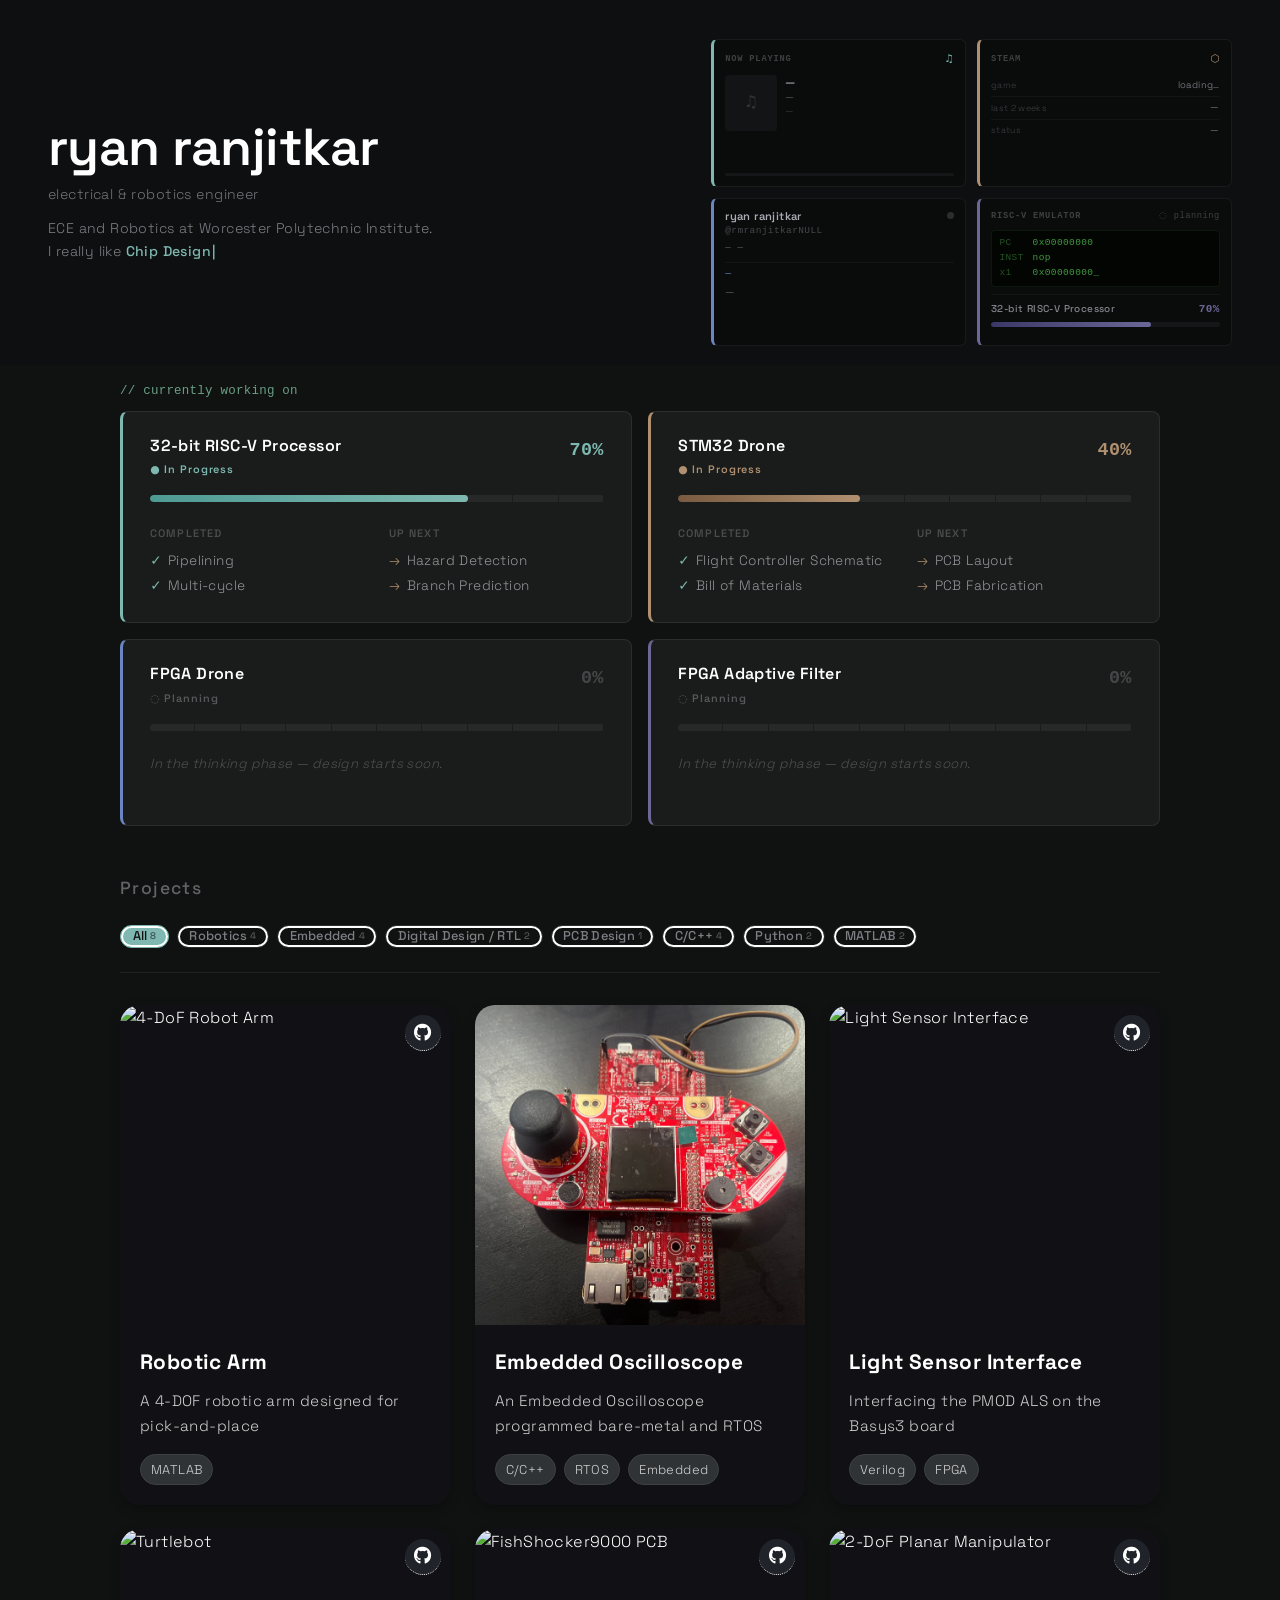
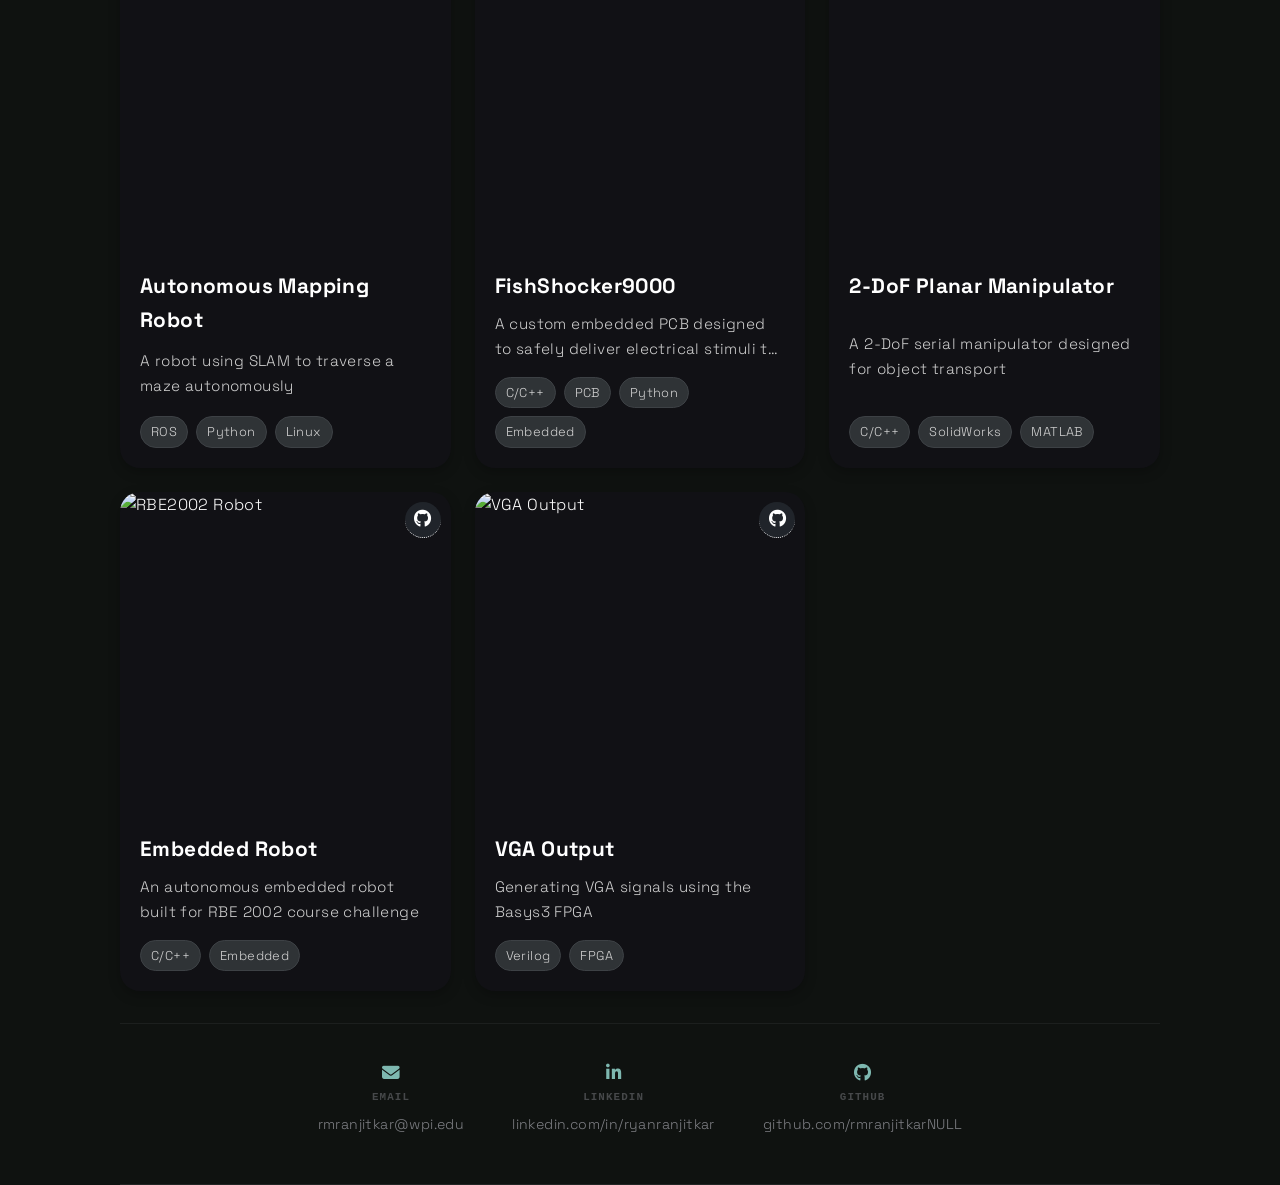
==== index.html @ ca146d17 "Fixed the background color" ====
<!DOCTYPE HTML>
<html>
  <head>
    <title>Ryan Ranjitkar</title>
    <meta charset="utf-8" />
    <meta name="viewport" content="width=device-width, initial-scale=1, user-scalable=no" />
    <link rel="preconnect" href="https://fonts.googleapis.com">
    <link rel="preconnect" href="https://fonts.gstatic.com" crossorigin>
    <link rel="stylesheet" href="assets/css/main.css" />
    <link rel="stylesheet" href="assets/css/project_list.css" />
    <link rel="stylesheet" href="https://cdnjs.cloudflare.com/ajax/libs/font-awesome/6.5.0/css/all.min.css" />
    <style>
      /* ── Global background override ────────────── */
      html, body, #wrapper { background: #0f1210 !important; }

      /* ── Keyframes ─────────────────────────────── */
      @keyframes heroFade {
        from { opacity: 0; transform: translateY(22px); }
        to   { opacity: 1; transform: translateY(0);    }
      }

      /* ── Hero banner animations ─────────────────── */
      body:not(.is-preload) #banner h1 {
        animation: heroFade 0.75s cubic-bezier(0.16, 1, 0.3, 1) both;
      }
      body:not(.is-preload) #banner .content p {
        animation: heroFade 0.75s 0.14s cubic-bezier(0.16, 1, 0.3, 1) both;
      }

      /* ── Scroll-reveal base ─────────────────────── */
      .reveal {
        opacity: 0;
        transform: translateY(14px);
        transition: opacity 0.55s ease, transform 0.55s ease;
      }
      .reveal.visible { opacity: 1; transform: none; }
      .reveal.visible.delay-1 { transition-delay: 0.09s; }

      /* ── Project cards ──────────────────────────── */
      .project-card {
        opacity: 0;
        transform: translateY(16px);
        transition: opacity 0.4s ease, transform 0.35s ease, box-shadow 0.25s ease;
      }
      .project-card.visible { opacity: 1; transform: none; }
      .project-card.hidden  { display: none !important; }

      .project-card.exiting {
        opacity: 0 !important;
        transform: scale(0.93) translateY(6px) !important;
        transition: opacity 0.16s ease, transform 0.16s ease !important;
        pointer-events: none;
      }

      /* ── BANNER FIX: override HTML5UP Forty's absolute-positioned .inner ── */
      #banner {
        display: block !important;
        height: auto !important;
        min-height: 0 !important;
        max-height: none !important;
        padding: 0 !important;
        overflow: visible !important;
      }
      /* Forty theme sets .inner to position:absolute — undo that */
      #banner > .inner {
        position: relative !important;
        top: auto !important;
        left: auto !important;
        right: auto !important;
        bottom: auto !important;
        transform: none !important;
        display: flex !important;
        flex-direction: row !important;
        align-items: center !important;
        justify-content: space-between !important;
        gap: 3.5em;
        padding: 2.2em 3em 1.2em !important;
        width: 100% !important;
        box-sizing: border-box !important;
        max-width: none !important;
      }

      /* Left column: name + subtitle + bio */
      .banner-left { flex: 1; min-width: 0; }
      .banner-name {
        font-size: 2.8em;
        font-weight: 600;
        color: #fff;
        line-height: 1.15;
        margin: 0 0 0.1em;
        letter-spacing: -0.01em;
        /* override any template h1 inside #banner */
        border: none !important;
      }
      .banner-sub {
        font-size: 0.88em;
        color: rgba(200,200,210,0.55);
        letter-spacing: 0.03em;
        margin: 0 0 0.75em;
      }
      .banner-bio {
        font-size: 0.88em;
        color: rgba(200,200,210,0.6);
        line-height: 1.65;
        margin: 0;
      }

      /* ── Banner right: 2×2 cards ───────────────── */
      .banner-right { flex: 0 0 44%; min-width: 0; padding-top: 0.25em; }
      .banner-cards-grid { display: grid; grid-template-columns: 1fr 1fr; gap: 0.65em; }

      /* Base card */
      .bc-card {
        background: rgba(10,12,10,0.82);
        border: 1px solid rgba(200,200,210,0.08);
        border-left: 3px solid var(--bc-accent, #7eb8b0);
        border-radius: 6px;
        padding: 0.8em 0.9em;
        font-size: 0.78em;
        display: flex;
        flex-direction: column;
        gap: 0.55em;
        overflow: hidden;
        height: 148px;
      }
      .bc-header { display: flex; align-items: center; justify-content: space-between; gap: 0.4em; flex-shrink: 0; }
      .bc-label {
        font-family: ui-monospace, 'Cascadia Mono', monospace;
        font-size: 0.7em; letter-spacing: 0.09em; text-transform: uppercase;
        color: rgba(200,200,210,0.28); font-weight: 600;
      }
      .bc-label-icon { font-size: 0.85em; color: var(--bc-accent, #7eb8b0); }

      /* Card A: Now Playing */
      .bc-now-playing { --bc-accent: #7eb8b0; }
      .bc-music-body { display: flex; gap: 0.6em; align-items: flex-start; flex: 1; min-height: 0; }
      .bc-album-art {
        width: 52px; height: 56px; border-radius: 4px; background: rgba(200,200,210,0.05);
        flex-shrink: 0; display: flex; align-items: center; justify-content: center; overflow: hidden;
      }
      .bc-album-art img { width: 100%; height: 100%; object-fit: cover; border-radius: 4px; display: block; }
      .bc-art-placeholder { color: rgba(200,200,210,0.18); font-size: 1.3em; }
      .bc-music-info { flex: 1; min-width: 0; display: flex; flex-direction: column; gap: 0.12em; justify-content: center; }
      .bc-track  { font-size: 0.92em; font-weight: 500; color: rgba(200,200,210,0.85); margin: 0; line-height: 1.3; white-space: nowrap; overflow: hidden; text-overflow: ellipsis; }
      .bc-artist { font-size: 0.80em; color: rgba(200,200,210,0.50); margin: 0; line-height: 1.3; white-space: nowrap; overflow: hidden; text-overflow: ellipsis; }
      .bc-album  { font-size: 0.74em; color: rgba(200,200,210,0.28); margin: 0; line-height: 1.3; white-space: nowrap; overflow: hidden; text-overflow: ellipsis; }
      .bc-progress-track { height: 3px; background: rgba(200,200,210,0.06); border-radius: 2px; overflow: hidden; flex-shrink: 0; }
      .bc-progress-fill  { height: 100%; background: #7eb8b0; width: 0; border-radius: 2px; transition: width 0.5s ease; }
      .bc-progress-scan  { animation: bc-scan 200s linear forwards; }
      @keyframes bc-scan { 0%{width:0%} 100%{width:100%} }
      .bc-eq { display: none; align-items: flex-end; gap: 2px; height: 13px; }
      .bc-eq.active { display: flex; }
      .bc-eq span { width: 3px; background: #7eb8b0; border-radius: 1px; animation: bc-bar 0.8s ease infinite; }
      .bc-eq span:nth-child(1){animation-delay:0s;    animation-duration:0.70s}
      .bc-eq span:nth-child(2){animation-delay:0.10s; animation-duration:0.90s}
      .bc-eq span:nth-child(3){animation-delay:0.20s; animation-duration:0.75s}
      .bc-eq span:nth-child(4){animation-delay:0.05s; animation-duration:0.85s}
      .bc-eq span:nth-child(5){animation-delay:0.15s; animation-duration:0.65s}
      @keyframes bc-bar { 0%,100%{height:4px} 50%{height:13px} }

      /* Card B: Steam */
      .bc-steam { --bc-accent: #b09070; }
      .bc-stat-rows { display: flex; flex-direction: column; flex: 1; }
      .bc-stat-row { display: flex; justify-content: space-between; align-items: center; padding: 0.28em 0; border-bottom: 1px solid rgba(200,200,210,0.05); font-size: 0.88em; }
      .bc-stat-row:last-child { border-bottom: none; }
      .bc-stat-label { color: rgba(200,200,210,0.28); font-size: 0.80em; letter-spacing: 0.04em; }
      .bc-stat-val   { color: rgba(200,200,210,0.70); font-size: 0.86em; text-align: right; max-width: 65%; white-space: nowrap; overflow: hidden; text-overflow: ellipsis; }

      /* Card C: GitHub */
      .bc-github { --bc-accent: #6a85c0; }
      .bc-gh-header { display: flex; align-items: flex-start; gap: 0.6em; flex-shrink: 0; }
      .bc-gh-avatar  { width: 34px; height: 34px; border-radius: 50%; background: rgba(200,200,210,0.08); flex-shrink: 0; display: block; }
      .bc-gh-info    { flex: 1; min-width: 0; }
      .bc-gh-name    { font-size: 0.90em; color: rgba(200,200,210,0.85); font-weight: 600; margin: 0; line-height: 1.25; }
      .bc-gh-handle  { font-family: ui-monospace,monospace; font-size: 0.76em; color: rgba(200,200,210,0.32); margin: 0 0 0.2em; }
      .bc-gh-stats   { display: flex; gap: 0.5em; flex-wrap: wrap; }
      .bc-gh-stats span { font-family: ui-monospace,monospace; font-size: 0.73em; color: rgba(200,200,210,0.42); }
      .bc-pulse      { width: 7px; height: 7px; border-radius: 50%; background: rgba(200,200,210,0.18); flex-shrink: 0; margin-top: 0.25em; }
      .bc-pulse.active { background: #7eb8b0; animation: bc-pulse 1.8s ease infinite; }
      @keyframes bc-pulse { 0%{box-shadow:0 0 0 0 rgba(126,184,176,0.4)} 70%{box-shadow:0 0 0 5px rgba(126,184,176,0)} 100%{box-shadow:0 0 0 0 rgba(126,184,176,0)} }
      .bc-gh-commit  { display: flex; flex-direction: column; gap: 0.12em; padding: 0.28em 0; border-top: 1px solid rgba(200,200,210,0.05); flex-shrink: 0; }
      .bc-gh-repo-name  { font-family: ui-monospace,monospace; font-size: 0.78em; color: #6a85c0; }
      .bc-gh-commit-msg { font-size: 0.82em; color: rgba(200,200,210,0.52); white-space: nowrap; overflow: hidden; text-overflow: ellipsis; }
      .bc-heatmap { display: flex; gap: 2px; overflow: hidden; flex-shrink: 0; }
      .bc-heat-cell { width: 8px; height: 8px; border-radius: 1.5px; background: rgba(106,133,192,0.08); flex-shrink: 0; }
      .bc-heat-cell.l1 { background: rgba(106,133,192,0.22); }
      .bc-heat-cell.l2 { background: rgba(106,133,192,0.48); }
      .bc-heat-cell.l3 { background: rgba(106,133,192,0.78); }

      /* Card D: RISC-V */
      .bc-riscv { --bc-accent: #6b6898; }
      .bc-planning-badge { font-family: ui-monospace,monospace; font-size: 0.70em; color: rgba(200,200,210,0.28); letter-spacing: 0.06em; }
      .bc-terminal {
        background: rgba(3,6,3,0.92); border: 1px solid rgba(80,160,80,0.12); border-radius: 4px;
        padding: 0.45em 0.6em; font-family: ui-monospace,'Cascadia Mono',monospace;
        display: flex; flex-direction: column; gap: 0.05em; flex-shrink: 0;
      }
      .bc-term-line { font-size: 0.76em; color: rgba(90,210,90,0.72); line-height: 1.5; }
      .bc-term-reg  { color: rgba(90,210,90,0.38); display: inline-block; width: 3.5em; }
      .bc-cursor { animation: bc-blink 0.7s steps(1) infinite; }
      @keyframes bc-blink { 0%,100%{opacity:1} 50%{opacity:0} }
      .bc-wip { display: flex; flex-direction: column; gap: 0.35em; padding-top: 0.4em; border-top: 1px solid rgba(200,200,210,0.05); }
      .bc-wip-hdr { display: flex; justify-content: space-between; align-items: center; }
      .bc-wip-name { font-size: 0.80em; color: rgba(200,200,210,0.65); font-weight: 500; }
      .bc-wip-pct  { font-family: ui-monospace,monospace; font-size: 0.88em; font-weight: 700; color: #6b6898; }
      .bc-wip-track { height: 5px; border-radius: 3px; background: rgba(200,200,210,0.06); overflow: hidden; }
      .bc-wip-fill  { height: 100%; background: linear-gradient(90deg,#3b3868,#6b6898); border-radius: 3px; width: 0; transition: width 1.1s cubic-bezier(0.16,1,0.3,1); position: relative; overflow: hidden; }
      .bc-wip-fill::after { content:''; position:absolute; top:0; left:-100%; width:100%; height:100%; background:linear-gradient(90deg,transparent,rgba(255,255,255,0.18),transparent); animation: bc-shimmer 2.2s infinite; }
      @keyframes bc-shimmer { 0%{left:-100%} 100%{left:100%} }
      .bc-wip-tasks { display: grid; grid-template-columns: 1fr 1fr; gap: 0.4em 0.8em; }
      .bc-task-label { font-size: 0.64em; letter-spacing: 0.1em; text-transform: uppercase; color: rgba(200,200,210,0.22); font-weight: 600; margin-bottom: 0.25em; }
      .bc-wip-done ul, .bc-wip-next ul { list-style: none; padding: 0; margin: 0; }
      .bc-wip-done li, .bc-wip-next li { font-size: 0.79em; color: rgba(200,200,210,0.58); padding: 0.1em 0; display: flex; align-items: flex-start; gap: 0.3em; line-height: 1.35; }
      .bc-wip-done li::before { content:'✓'; color:#7eb8b0; flex-shrink:0; }
      .bc-wip-next li::before { content:'→'; color:#b09070; flex-shrink:0; }


      /* ── Banner name link ───────────────────────── */
      .banner-name-link {
        color: inherit;
        text-decoration: none;
        border: 0;
        transition: color 0.2s;
        position: relative;
        display: inline-block;
        cursor: pointer;
      }
      .banner-name-link:hover { color: #7eb8b0; }
      .banner-name-link .name-tooltip {
        position: absolute;
        bottom: calc(100% + 0.15em);
        left: 0.05em;
        font-family: ui-monospace, 'Cascadia Mono', monospace;
        font-size: 0.27em;
        font-weight: 400;
        letter-spacing: 0.06em;
        color: rgba(200,200,210,0.3);
        white-space: nowrap;
        opacity: 0;
        transition: opacity 0.25s;
        pointer-events: none;
      }
      .banner-name-link:hover .name-tooltip { opacity: 1; }

      /* ── Unified contact ────────────────────────── */
      .unified-contact {
        display: flex;
        justify-content: center;
        gap: 3em;
        flex-wrap: wrap;
        padding: 2.5em 1em 3em;
        border-top: 1px solid rgba(200,200,210,0.07);
        max-width: 65em;
        margin: 0 auto;
        width: calc(100% - 6em);
        box-sizing: border-box;
        opacity: 0;
        transform: translateY(12px);
        transition: opacity 0.55s ease, transform 0.55s ease;
      }
      .unified-contact.visible { opacity: 1; transform: none; }
      .unified-contact-item {
        display: flex;
        flex-direction: column;
        align-items: center;
        gap: 0.35em;
        text-align: center;
      }
      .unified-contact-item i {
        font-size: 1.1em;
        color: #7eb8b0;
        margin-bottom: 0.1em;
      }
      .uc-label {
        font-family: ui-monospace, 'Cascadia Mono', monospace;
        font-size: 0.68em;
        letter-spacing: 0.1em;
        text-transform: uppercase;
        color: rgba(200,200,210,0.3);
        font-weight: 600;
      }
      .unified-contact-item a {
        font-size: 0.88em;
        color: rgba(200,200,210,0.6);
        text-decoration: none;
        border: 0;
        transition: color 0.2s;
      }
      .unified-contact-item a:hover { color: #7eb8b0; }

      /* ── Responsive ─────────────────────────────── */
      @media (max-width: 900px) {
        #banner > .inner { flex-direction: column !important; gap: 1.5em; padding: 1.8em 2em !important; }
        .banner-right { flex: none !important; width: 100%; }
      }
      @media (max-width: 736px) {
        .unified-contact { gap: 2em; width: calc(100% - 3em); }
      }
      @media (max-width: 600px) {
        .banner-cards-grid { grid-template-columns: 1fr; }
      }
      @media (max-width: 500px) {
        .banner-name { font-size: 2em; }
        #banner > .inner { padding: 1.5em 1.25em !important; }
      }

      /* ── Projects section ───────────────────────── */
      .projects-section {
        max-width: 65em;
        margin: 1em auto 0;
        width: calc(100% - 6em);
        padding: 0 0 2em;
      }
      .bio { display: none; }

      /* ── Bio + typewriter ───────────────────────── */
      .bio-intro {
        font-size: 0.95em;
        color: rgba(200,200,210,0.6);
        line-height: 1.6;
      }
      .type-target {
        color: #7eb8b0;
        font-weight: 500;
      }
      .type-target::after {
        content: '|';
        color: #7eb8b0;
        animation: cursor-blink 0.65s steps(1) infinite;
        margin-left: 1px;
      }
      @keyframes cursor-blink {
        0%, 100% { opacity: 1; }
        50%       { opacity: 0; }
      }

      /* ── Section label (comment style) ─────────── */
      .section-comment {
        font-family: ui-monospace, 'Cascadia Mono', 'Fira Code', 'Courier New', monospace;
        font-size: 0.78em;
        color: #6a9e85;
        letter-spacing: 0.02em;
        margin-bottom: 0.75em;
      }

      /* ── WIP Grid 2×2 ──────────────────────────── */
      .wip-grid {
        display: grid;
        grid-template-columns: 1fr 1fr;
        gap: 1em;
        margin-bottom: 3em;
      }

      .wip-card {
        --accent:      #7eb8b0;
        --accent-dark: #4e9a93;
        background: rgba(255,255,255,0.045);
        border: 1px solid rgba(200,200,210,0.1);
        border-left: 3px solid var(--accent);
        border-radius: 8px;
        padding: 1.5em 1.7em;
        transition: transform 0.22s ease, box-shadow 0.22s ease;
      }
      .wip-card:hover {
        transform: translateY(-3px);
        box-shadow: 0 8px 24px rgba(0,0,0,0.22);
      }

      .wip-header {
        display: flex;
        justify-content: space-between;
        align-items: flex-start;
        gap: 1em;
        margin-bottom: 1em;
      }
      .wip-title-block { display: flex; flex-direction: column; gap: 0.3em; }
      .wip-name {
        font-size: 1em;
        font-weight: 600;
        color: #fff;
        line-height: 1.3;
      }
      .wip-status-badge {
        font-size: 0.68em;
        font-weight: 600;
        letter-spacing: 0.08em;
        color: var(--accent);
      }
      .wip-planning-badge { color: rgba(200,200,210,0.35); }
      .wip-pct {
        font-family: ui-monospace, 'Cascadia Mono', 'Courier New', monospace;
        font-size: 1.15em;
        font-weight: 700;
        color: var(--accent);
        flex-shrink: 0;
      }
      .wip-planning .wip-pct { color: rgba(200,200,210,0.25); }

      .wip-track {
        height: 7px;
        border-radius: 4px;
        background: rgba(200,200,210,0.08);
        background-image: repeating-linear-gradient(
          90deg,
          transparent 0, transparent calc(10% - 1px),
          rgba(15,15,18,0.5) calc(10% - 1px), rgba(15,15,18,0.5) 10%
        );
        margin-bottom: 1.4em;
        overflow: hidden;
      }
      .wip-fill {
        height: 100%;
        background: linear-gradient(90deg, var(--accent-dark), var(--accent));
        border-radius: 4px;
        width: 0;
        transition: width 1.1s cubic-bezier(0.16, 1, 0.3, 1);
      }

      .wip-tasks {
        display: grid;
        grid-template-columns: 1fr 1fr;
        gap: 0.8em 1.5em;
      }
      .task-label {
        font-size: 0.68em;
        letter-spacing: 0.1em;
        text-transform: uppercase;
        color: rgba(200,200,210,0.28);
        font-weight: 600;
        margin-bottom: 0.5em;
      }
      .wip-tasks ul { list-style: none; padding: 0; margin: 0; }
      .wip-tasks li {
        font-size: 0.85em;
        color: rgba(200,200,210,0.7);
        padding: 0.22em 0;
        display: flex;
        align-items: flex-start;
        gap: 0.45em;
        line-height: 1.4;
      }
      .wip-done li::before { content: '✓'; color: #7eb8b0; flex-shrink: 0; }
      .wip-next li::before { content: '→'; color: #b09070; flex-shrink: 0; }

      .planning-note {
        font-size: 0.83em;
        color: rgba(200,200,210,0.3);
        font-style: italic;
        margin-top: 0.2em;
      }

      @media (max-width: 900px) { .wip-grid  { grid-template-columns: 1fr; } }
      @media (max-width: 600px) { .wip-tasks { grid-template-columns: 1fr; } }

      /* ── Projects section h2 ────────────────────── */
      .projects-section h2 {
        font-size: 1.1em;
        font-weight: 500;
        letter-spacing: 0.08em;
        color: rgba(200,200,210,0.45);
        margin-bottom: 1.2em;
      }

      /* ── Filter bar ─────────────────────────────── */
      .filter-bar {
        display: flex;
        flex-wrap: wrap;
        gap: 0.5em;
        margin-bottom: 2em;
        padding-bottom: 1.5em;
        border-bottom: 1px solid rgba(200,200,210,0.08);
      }
      .filter-btn {
        display: inline-flex;
        align-items: center;
        justify-content: center;
        background: transparent;
        border: 1px solid rgba(200,200,210,0.15);
        color: rgba(200,200,210,0.6);
        font-family: "Space Grotesk", system-ui, sans-serif;
        font-size: 0.8em;
        font-weight: 500;
        padding: 0.35em 0.9em;
        line-height: 1;
        height: auto;
        min-height: 0;
        border-radius: 2em;
        cursor: pointer;
        transition: background 0.2s, border-color 0.2s, color 0.2s, transform 0.12s;
        letter-spacing: 0.02em;
      }
      .filter-btn:hover  { border-color: rgba(200,200,210,0.4); color: #fff; }
      .filter-btn:active { transform: scale(0.94); }
      .filter-btn.active {
        background: #7eb8b0;
        border-color: #7eb8b0;
        color: #0f0f12;
      }
      .filter-count {
        font-size: 0.75em;
        opacity: 0.6;
        margin-left: 0.3em;
      }

      /* ── Card hover preview ─────────────────────── */
      .card-preview {
        position: absolute;
        top: 0; left: 0;
        width: 100%;
        height: 320px;
        object-fit: cover;
        opacity: 0;
        transition: opacity 0.4s ease;
        pointer-events: none;
        z-index: 2;
        border-radius: 20px 20px 0 0;
      }
      .card-preview.preview-visible { opacity: 1; }

      @media (max-width: 736px) {
        .projects-section { width: calc(100% - 3em); padding: 2em 0; }
      }
    </style>
  </head>
  <body class="is-preload">

    <div id="wrapper">

      <!-- Banner -->
      <section id="banner" class="major" style="background-image: url('assets/images/pics/prof_photo.jpg'); background-size: cover; background-position: center;">
        <div class="inner">

          <!-- LEFT: name + subtitle + bio -->
          <div class="banner-left">
            <h1 class="banner-name"><a href="aboutme.html" class="banner-name-link">ryan ranjitkar<span class="name-tooltip">about me →</span></a></h1>
            <p class="banner-sub">electrical &amp; robotics engineer</p>
            <p class="banner-bio">ECE and Robotics at Worcester Polytechnic Institute.
            <p class="banner-bio">I really like <span class="type-target"></span></p>
          </div>

          <!-- RIGHT: 2×2 activity cards -->
          <div class="banner-right">
            <div class="banner-cards-grid">

              <!-- Card A: Now Playing -->
              <div class="bc-card bc-now-playing">
                <div class="bc-header">
                  <span class="bc-label">now playing</span>
                  <span class="bc-eq" id="bc-eq"><span></span><span></span><span></span><span></span><span></span></span>
                  <span class="bc-label-icon" id="bc-music-icon">♫</span>
                </div>
                <div class="bc-music-body">
                  <div class="bc-album-art" id="bc-album-art">
                    <span class="bc-art-placeholder">♫</span>
                  </div>
                  <div class="bc-music-info">
                    <p class="bc-track"  id="bc-track">—</p>
                    <p class="bc-artist" id="bc-artist">—</p>
                    <p class="bc-album"  id="bc-album">—</p>
                  </div>
                </div>
                <div class="bc-progress-track">
                  <div class="bc-progress-fill" id="bc-progress"></div>
                </div>
              </div>

              <!-- Card B: Steam -->
              <div class="bc-card bc-steam">
                <div class="bc-header">
                  <span class="bc-label">steam</span>
                  <span class="bc-label-icon">⬡</span>
                </div>
                <div class="bc-stat-rows">
                  <div class="bc-stat-row">
                    <span class="bc-stat-label">game</span>
                    <span class="bc-stat-val" id="bc-steam-game">loading…</span>
                  </div>
                  <div class="bc-stat-row">
                    <span class="bc-stat-label">last 2 weeks</span>
                    <span class="bc-stat-val" id="bc-steam-hrs">—</span>
                  </div>
                  <div class="bc-stat-row">
                    <span class="bc-stat-label">status</span>
                    <span class="bc-stat-val" id="bc-steam-status">—</span>
                  </div>
                </div>
              </div>

              <!-- Card C: GitHub -->
              <div class="bc-card bc-github">
                <div class="bc-gh-header">
                  <img src="https://github.com/rmranjitkarNULL.png" class="bc-gh-avatar" alt="avatar" onerror="this.style.display='none'">
                  <div class="bc-gh-info">
                    <p class="bc-gh-name">ryan ranjitkar</p>
                    <p class="bc-gh-handle">@rmranjitkarNULL</p>
                    <div class="bc-gh-stats">
                      <span id="bc-gh-repos">—</span>
                      <span id="bc-gh-followers">—</span>
                    </div>
                  </div>
                  <span class="bc-pulse" id="bc-pulse"></span>
                </div>
                <div class="bc-gh-commit">
                  <span class="bc-gh-repo-name"  id="bc-gh-cmt-repo">—</span>
                  <span class="bc-gh-commit-msg" id="bc-gh-cmt-msg">—</span>
                </div>
              </div>

              <!-- Card D: RISC-V Emulator -->
              <div class="bc-card bc-riscv">
                <div class="bc-header">
                  <span class="bc-label">risc-v emulator</span>
                  <span class="bc-planning-badge">◌ planning</span>
                </div>
                <div class="bc-terminal">
                  <span class="bc-term-line"><span class="bc-term-reg">PC  </span>0x00000000</span>
                  <span class="bc-term-line"><span class="bc-term-reg">INST</span>nop</span>
                  <span class="bc-term-line"><span class="bc-term-reg">x1  </span>0x00000000<span class="bc-cursor">_</span></span>
                </div>
                <div class="bc-wip">
                  <div class="bc-wip-hdr">
                    <span class="bc-wip-name">32-bit RISC-V Processor</span>
                    <span class="bc-wip-pct" id="bc-rv-pct">0%</span>
                  </div>
                  <div class="bc-wip-track">
                    <div class="bc-wip-fill" id="bc-rv-fill" data-pct="70"></div>
                  </div>
                </div>
              </div>

            </div>
          </div>

        </div>
      </section>

      <!-- Projects -->
      <div class="projects-section">

        <!-- ── Currently Working On ──────────────────── -->
        <div class="wip-section">
          <p class="section-comment reveal">// currently working on</p>
          <div class="wip-grid">

            <!-- 32-bit RISC-V Processor -->
            <div class="wip-card reveal">
              <div class="wip-header">
                <div class="wip-title-block">
                  <span class="wip-name">32-bit RISC-V Processor</span>
                  <span class="wip-status-badge">● In Progress</span>
                </div>
                <span class="wip-pct">0%</span>
              </div>
              <div class="wip-track">
                <div class="wip-fill" data-pct="70"></div>
              </div>
              <div class="wip-tasks">
                <div class="wip-done">
                  <p class="task-label">Completed</p>
                  <ul>
                    <li>Pipelining</li>
                    <li>Multi-cycle</li>
                  </ul>
                </div>
                <div class="wip-next">
                  <p class="task-label">Up Next</p>
                  <ul>
                    <li>Hazard Detection</li>
                    <li>Branch Prediction</li>
                  </ul>
                </div>
              </div>
            </div>

            <!-- STM32 Drone -->
            <div class="wip-card reveal" style="--accent:#b09070;--accent-dark:#7a5a40;">
              <div class="wip-header">
                <div class="wip-title-block">
                  <span class="wip-name">STM32 Drone</span>
                  <span class="wip-status-badge">● In Progress</span>
                </div>
                <span class="wip-pct">0%</span>
              </div>
              <div class="wip-track">
                <div class="wip-fill" data-pct="40"></div>
              </div>
              <div class="wip-tasks">
                <div class="wip-done">
                  <p class="task-label">Completed</p>
                  <ul>
                    <li>Flight Controller Schematic</li>
                    <li>Bill of Materials</li>
                  </ul>
                </div>
                <div class="wip-next">
                  <p class="task-label">Up Next</p>
                  <ul>
                    <li>PCB Layout</li>
                    <li>PCB Fabrication</li>
                  </ul>
                </div>
              </div>
            </div>

            <!-- FPGA Drone -->
            <div class="wip-card wip-planning reveal" style="--accent:#6a85c0;--accent-dark:#3a5590;">
              <div class="wip-header">
                <div class="wip-title-block">
                  <span class="wip-name">FPGA Drone</span>
                  <span class="wip-status-badge wip-planning-badge">◌ Planning</span>
                </div>
                <span class="wip-pct">0%</span>
              </div>
              <div class="wip-track">
                <div class="wip-fill" data-pct="0"></div>
              </div>
              <p class="planning-note">In the thinking phase — design starts soon.</p>
            </div>

            <!-- FPGA Adaptive Filter -->
            <div class="wip-card wip-planning reveal" style="--accent:#6b6898;--accent-dark:#3b3868;">
              <div class="wip-header">
                <div class="wip-title-block">
                  <span class="wip-name">FPGA Adaptive Filter</span>
                  <span class="wip-status-badge wip-planning-badge">◌ Planning</span>
                </div>
                <span class="wip-pct">0%</span>
              </div>
              <div class="wip-track">
                <div class="wip-fill" data-pct="0"></div>
              </div>
              <p class="planning-note">In the thinking phase — design starts soon.</p>
            </div>

          </div>
        </div>

        <h2 class="reveal">Projects</h2>

        <!-- Filter bar -->
        <div class="filter-bar reveal delay-1">
          <button class="filter-btn active" data-filter="all">All <span class="filter-count"></span></button>
          <button class="filter-btn" data-filter="robotics">Robotics <span class="filter-count"></span></button>
          <button class="filter-btn" data-filter="embedded">Embedded <span class="filter-count"></span></button>
          <button class="filter-btn" data-filter="digital-design">Digital Design / RTL <span class="filter-count"></span></button>
          <button class="filter-btn" data-filter="pcb">PCB Design <span class="filter-count"></span></button>
          <button class="filter-btn" data-filter="cpp">C/C++ <span class="filter-count"></span></button>
          <button class="filter-btn" data-filter="python">Python <span class="filter-count"></span></button>
          <button class="filter-btn" data-filter="matlab">MATLAB <span class="filter-count"></span></button>
        </div>

        <!-- Grid -->
        <div class="projects-grid">

          <div class="project-card" data-category="robotics matlab" data-preview="assets/images/projects/proj4_RBE3001/3001VidShort.mp4">
            <a href="projects/proj4_4DoFArm.html" class="project-link">
              <img src="assets/images/projects/proj4_RBE3001/robotArm.jpg" alt="4-DoF Robot Arm" loading="lazy">
              <div class="content">
                <h3>Robotic Arm</h3>
                <p>A 4-DOF robotic arm designed for pick-and-place</p>
                <div class="tags"><span>MATLAB</span></div>
              </div>
            </a>
            <a href="https://github.com/WPI-RBE-300n/RBE3001_A25_16" target="_blank" class="github-icon-btn" title="View on GitHub">
              <i class="fab fa-github"></i>
            </a>
          </div>

          <div class="project-card" data-category="embedded cpp">
            <a href="projects/proj1_EmbeddedOscope.html" class="project-link">
              <img src="assets/images/projects/proj1_EmbeddedOscop/escope.jpg" alt="TI-Board" loading="lazy">
              <div class="content">
                <h3>Embedded Oscilloscope</h3>
                <p>An Embedded Oscilloscope programmed bare-metal and RTOS</p>
                <div class="tags"><span>C/C++</span><span>RTOS</span><span>Embedded</span></div>
              </div>
            </a>
          </div>

          <div class="project-card" data-category="digital-design">
            <a href="projects/proj6_3829Lab3.html" class="project-link">
              <img src="assets/images/under-construction-warning-sign-vector.jpg" alt="Light Sensor Interface" loading="lazy">
              <div class="content">
                <h3>Light Sensor Interface</h3>
                <p>Interfacing the PMOD ALS on the Basys3 board</p>
                <div class="tags"><span>Verilog</span><span>FPGA</span></div>
              </div>
            </a>
            <a href="https://github.com/rmranjitkarNULL/ECE3829" target="_blank" class="github-icon-btn" title="View on GitHub">
              <i class="fab fa-github"></i>
            </a>
          </div>

          <div class="project-card" data-category="robotics python" data-preview="assets/images/projects/proj2_turtlebot/pp.gif">
            <a href="projects/proj2_RBE3002.html" class="project-link">
              <img src="assets/images/projects/proj2_turtlebot/turtlebot.png" alt="Turtlebot" loading="lazy">
              <div class="content">
                <h3>Autonomous Mapping Robot</h3>
                <p>A robot using SLAM to traverse a maze autonomously</p>
                <div class="tags"><span>ROS</span><span>Python</span><span>Linux</span></div>
              </div>
            </a>
            <a href="https://github.com/RBE300X-Lab/RBE3002_D25_Team05" target="_blank" class="github-icon-btn" title="View on GitHub">
              <i class="fab fa-github"></i>
            </a>
          </div>

          <div class="project-card" data-category="embedded pcb python cpp">
            <a href="projects/proj3_fshkr9k.html" class="project-link">
              <img src="assets/images/projects/proj3_FSH9K/FishShocker9000.png" alt="FishShocker9000 PCB" loading="lazy">
              <div class="content">
                <h3>FishShocker9000</h3>
                <p>A custom embedded PCB designed to safely deliver electrical stimuli to Zebra fish for research</p>
                <div class="tags"><span>C/C++</span><span>PCB</span><span>Python</span><span>Embedded</span></div>
              </div>
            </a>
            <a href="https://github.com/rmranjitkarNULL/FishShocker9000" target="_blank" class="github-icon-btn" title="View on GitHub">
              <i class="fab fa-github"></i>
            </a>
          </div>

          <div class="project-card" data-category="robotics embedded matlab cpp" data-preview="assets/images/projects/proj5_RBE2001/2001GripperDemo.mp4">
            <a href="projects/proj5_RBE2001.html" class="project-link">
              <img src="assets/images/projects/proj5_RBE2001/2001RomiRender.png" alt="2-DoF Planar Manipulator" loading="lazy">
              <div class="content">
                <h3>2-DoF Planar Manipulator</h3>
                <p>A 2-DoF serial manipulator designed for object transport</p>
                <div class="tags"><span>C/C++</span><span>SolidWorks</span><span>MATLAB</span></div>
              </div>
            </a>
            <a href="https://github.com/notMarque/RBE2001Group1Final" target="_blank" class="github-icon-btn" title="View on GitHub">
              <i class="fab fa-github"></i>
            </a>
          </div>

          <div class="project-card" data-category="robotics embedded cpp">
            <a href="projects/proj7_RBE2002.html" class="project-link">
              <img src="assets/images/under-construction-warning-sign-vector.jpg" alt="RBE2002 Robot" loading="lazy">
              <div class="content">
                <h3>Embedded Robot</h3>
                <p>An autonomous embedded robot built for RBE 2002 course challenge</p>
                <div class="tags"><span>C/C++</span><span>Embedded</span></div>
              </div>
            </a>
            <a href="https://github.com/rmranjitkarNULL/RBE2002FINAL" target="_blank" class="github-icon-btn" title="View on GitHub">
              <i class="fab fa-github"></i>
            </a>
          </div>

          <div class="project-card" data-category="digital-design">
            <a href="projects/proj6_3829Lab3.html" class="project-link">
              <img src="assets/images/under-construction-warning-sign-vector.jpg" alt="VGA Output" loading="lazy">
              <div class="content">
                <h3>VGA Output</h3>
                <p>Generating VGA signals using the Basys3 FPGA</p>
                <div class="tags"><span>Verilog</span><span>FPGA</span></div>
              </div>
            </a>
            <a href="https://github.com/rmranjitkarNULL/ECE3829" target="_blank" class="github-icon-btn" title="View on GitHub">
              <i class="fab fa-github"></i>
            </a>
          </div>

        </div>
      </div>

      <!-- Contact -->
      <div class="unified-contact" id="contact">
        <div class="unified-contact-item">
          <i class="fas fa-envelope"></i>
          <span class="uc-label">email</span>
          <a href="mailto:rmranjitkar@wpi.edu">rmranjitkar@wpi.edu</a>
        </div>
        <div class="unified-contact-item">
          <i class="fab fa-linkedin-in"></i>
          <span class="uc-label">linkedin</span>
          <a href="https://www.linkedin.com/in/ryanranjitkar/">linkedin.com/in/ryanranjitkar</a>
        </div>
        <div class="unified-contact-item">
          <i class="fab fa-github"></i>
          <span class="uc-label">github</span>
          <a href="https://github.com/rmranjitkarNULL">github.com/rmranjitkarNULL</a>
        </div>
      </div>

    </div>

    <script>
      document.addEventListener('DOMContentLoaded', () => {
        document.body.classList.remove('is-preload');

        const LASTFM_USER     = 'rmranjitkar';
        const LASTFM_KEY      = 'a9a1d649b3cabcf5600dac93702c5acb';
        const STEAM_PROXY_URL = 'https://steep-limit-8708.rmranjitkar.workers.dev/';

        function timeAgo(iso) {
          const s = Math.floor((Date.now() - new Date(iso)) / 1000);
          if (s < 60)   return 'just now';
          if (s < 3600) return `${Math.floor(s/60)}m ago`;
          if (s < 86400)return `${Math.floor(s/3600)}h ago`;
          return `${Math.floor(s/86400)}d ago`;
        }

        function cache(key, ttlMs, fn) {
          const hit = JSON.parse(sessionStorage.getItem(key) || 'null');
          if (hit && Date.now() - hit.ts < ttlMs) return Promise.resolve(hit.data);
          return fn().then(data => {
            sessionStorage.setItem(key, JSON.stringify({ ts: Date.now(), data }));
            return data;
          });
        }

        async function loadGitHub() {
          try {
            const data = await cache('act_gh', 5*60*1000, async () => {
              const r = await fetch('https://api.github.com/users/rmranjitkarNULL/events/public');
              if (!r.ok) return null;
              const events = await r.json();
              const push = events.find(e => e.type === 'PushEvent');

              const now = Date.now(), dayMs = 86400000;
              const heatmap = Array(21).fill(0);
              let pulse = false;
              events.forEach(ev => {
                const age = (now - new Date(ev.created_at)) / dayMs;
                if (age < 21) heatmap[Math.min(20, Math.floor(age))]++;
                if (age < 1) pulse = true;
              });

              return {
                repo:    push ? push.repo.name.split('/')[1] : null,
                url:     push ? `https://github.com/${push.repo.name}` : 'https://github.com/rmranjitkarNULL',
                msg:     push ? (push.payload.commits?.[0]?.message || 'pushed code').split('\n')[0] : null,
                time:    push ? push.created_at : null,
                heatmap: [...heatmap].reverse(),
                pulse,
              };
            });
            if (data) {
              // Card C — commit
              const cRepoEl = document.getElementById('bc-gh-cmt-repo');
              const cMsgEl  = document.getElementById('bc-gh-cmt-msg');
              if (cRepoEl) cRepoEl.textContent = data.repo || '—';
              if (cMsgEl)  cMsgEl.textContent  = data.msg  || '—';
              // Card C — heatmap
              const hmEl = document.getElementById('bc-heatmap');
              if (hmEl && data.heatmap) {
                const mx = Math.max(1, ...data.heatmap);
                hmEl.innerHTML = data.heatmap.map(n => {
                  const l = n === 0 ? '' : n/mx < 0.33 ? 'l1' : n/mx < 0.66 ? 'l2' : 'l3';
                  return `<span class="bc-heat-cell${l ? ' '+l : ''}"></span>`;
                }).join('');
              }
              // Card C — pulse dot
              const pulseEl = document.getElementById('bc-pulse');
              if (pulseEl) pulseEl.classList.toggle('active', !!data.pulse);
            }
          } catch { /* noop */ }
        }

        async function loadLastFm() {
          if (!LASTFM_USER || !LASTFM_KEY) return;
          try {
            const data = await cache('act_lfm2', 90*1000, async () => {
              const url = `https://ws.audioscrobbler.com/2.0/?method=user.getrecenttracks&user=${LASTFM_USER}&api_key=${LASTFM_KEY}&format=json&limit=1`;
              const r = await fetch(url);
              const j = await r.json();
              const t = j.recenttracks?.track?.[0];
              if (!t) return null;
              return {
                name:       t.name,
                artist:     t.artist['#text'],
                album:      t.album?.['#text'] || '',
                image:      t.image?.[3]?.['#text'] || t.image?.[2]?.['#text'] || '',
                nowplaying: !!t['@attr']?.nowplaying,
                time:       t.date ? new Date(t.date.uts * 1000).toISOString() : null,
              };
            });
            if (data) {
              // Card A
              const trackEl  = document.getElementById('bc-track');
              const artistEl = document.getElementById('bc-artist');
              const albumEl  = document.getElementById('bc-album');
              const artEl    = document.getElementById('bc-album-art');
              const eqEl     = document.getElementById('bc-eq');
              const iconEl   = document.getElementById('bc-music-icon');
              const progEl   = document.getElementById('bc-progress');
              if (trackEl)  trackEl.textContent  = data.name;
              if (artistEl) artistEl.textContent = data.artist;
              if (albumEl)  albumEl.textContent  = data.album;
              if (artEl && data.image) {
                artEl.innerHTML = `<img src="${data.image}" alt="" onerror="this.parentElement.innerHTML='<span class=bc-art-placeholder>♫</span>'">`;
              }
              if (eqEl)   eqEl.classList.toggle('active', !!data.nowplaying);
              if (iconEl) iconEl.style.display = data.nowplaying ? 'none' : '';
              if (progEl) {
                if (data.nowplaying) {
                  progEl.classList.add('bc-progress-scan');
                } else {
                  progEl.classList.remove('bc-progress-scan');
                  progEl.style.width = '0';
                }
              }
            } else {
              const trackEl = document.getElementById('bc-track');
              if (trackEl) trackEl.textContent = 'not playing';
            }
          } catch { /* noop */ }
        }

        async function loadSteam() {
          if (!STEAM_PROXY_URL) return;
          try {
            const data = await cache('act_steam', 5*60*1000, async () => {
              const r = await fetch(STEAM_PROXY_URL);
              const j = await r.json();
              const game = j.response?.games?.[0];
              if (!game) return null;
              return { name: game.name, hrs: (game.playtime_2weeks / 60).toFixed(1) };
            });
            if (data) {
              // Card B
              const gameEl   = document.getElementById('bc-steam-game');
              const hrsEl    = document.getElementById('bc-steam-hrs');
              const statusEl = document.getElementById('bc-steam-status');
              if (gameEl)   gameEl.textContent   = data.name;
              if (hrsEl)    hrsEl.textContent    = `${data.hrs}h`;
              if (statusEl) statusEl.textContent = 'recently played';
            } else {
              const gameEl = document.getElementById('bc-steam-game');
              if (gameEl) gameEl.textContent = 'no recent games';
            }
          } catch { /* noop */ }
        }

        async function loadGitHubStats() {
          try {
            const data = await cache('act_gh_user', 30*60*1000, async () => {
              const r = await fetch('https://api.github.com/users/rmranjitkarNULL');
              if (!r.ok) return null;
              const u = await r.json();
              return { repos: u.public_repos, followers: u.followers };
            });
            if (data) {
              // Card C
              const reposEl = document.getElementById('bc-gh-repos');
              const follEl  = document.getElementById('bc-gh-followers');
              if (reposEl) reposEl.textContent = `${data.repos} repos`;
              if (follEl)  follEl.textContent  = `${data.followers} followers`;
            }
          } catch { /* noop */ }
        }

        loadGitHub();
        loadLastFm();
        loadSteam();
        loadGitHubStats();

        // ── Card hover preview ────────────────────────────────────
        document.querySelectorAll('.project-card[data-preview]').forEach(card => {
          let timer = null;
          let preview = null;

          card.addEventListener('mouseenter', () => {
            timer = setTimeout(() => {
              if (!preview) {
                const src = card.dataset.preview;
                const isVideo = /\.(mp4|webm)$/i.test(src);
                if (isVideo) {
                  preview = document.createElement('video');
                  preview.src = src;
                  preview.autoplay = true;
                  preview.loop = true;
                  preview.muted = true;
                  preview.playsInline = true;
                } else {
                  preview = document.createElement('img');
                  preview.src = src;
                }
                preview.className = 'card-preview';
                card.appendChild(preview);
                preview.getBoundingClientRect();
              }
              preview.classList.add('preview-visible');
              if (preview.tagName === 'VIDEO') preview.play().catch(() => {});
            }, 500);
          });

          card.addEventListener('mouseleave', () => {
            clearTimeout(timer);
            if (preview) {
              preview.classList.remove('preview-visible');
              if (preview.tagName === 'VIDEO') { preview.pause(); preview.currentTime = 0; }
            }
          });
        });

        // ── Filter / cards ────────────────────────────────────────
        const cards   = Array.from(document.querySelectorAll('.project-card'));
        const buttons = Array.from(document.querySelectorAll('.filter-btn'));
        let filtering = false;
        const activeFilters = new Set();

        // Counts: total per category (not filtered)
        buttons.forEach(btn => {
          const f = btn.dataset.filter;
          const n = f === 'all' ? cards.length
            : cards.filter(c => c.dataset.category.split(' ').includes(f)).length;
          btn.querySelector('.filter-count').textContent = n;
        });

        function cardVisible(card) {
          if (activeFilters.size === 0) return true;
          return [...activeFilters].some(f => card.dataset.category.split(' ').includes(f));
        }

        function syncAllBtn() {
          const allBtn = buttons.find(b => b.dataset.filter === 'all');
          if (allBtn) allBtn.classList.toggle('active', activeFilters.size === 0);
        }

        function applyFilters() {
          if (filtering) return;
          const leaving  = cards.filter(c => !cardVisible(c) && !c.classList.contains('hidden'));
          const entering = cards.filter(c =>  cardVisible(c) &&  c.classList.contains('hidden'));
          if (leaving.length === 0 && entering.length === 0) return;
          filtering = true;
          leaving.forEach(c => c.classList.add('exiting'));
          setTimeout(() => {
            leaving.forEach(c => { c.classList.remove('exiting', 'visible'); c.classList.add('hidden'); });
            entering.forEach((c, i) => {
              c.classList.remove('hidden');
              requestAnimationFrame(() => setTimeout(() => c.classList.add('visible'), i * 55));
            });
            filtering = false;
          }, 180);
        }

        // ── Typewriter ────────────────────────────────────────────
        const interests = [
          'Chip Design', 'FPGAs', 'Real Time Embedded Systems',
          'Digital Signal Processing', 'Image Processing', 'Robotics'
        ];
        const typeEl = document.querySelector('.type-target');
        if (typeEl) {
          let idx = 0, txt = '', deleting = false;
          const S = { type: 68, del: 36, pause: 1900, gap: 380 };
          (function tick() {
            const word = interests[idx];
            txt = deleting ? word.slice(0, txt.length - 1) : word.slice(0, txt.length + 1);
            typeEl.textContent = txt;
            let delay = deleting ? S.del : S.type;
            if (!deleting && txt === word)  { delay = S.pause; deleting = true; }
            else if (deleting && txt === '') { deleting = false; idx = (idx + 1) % interests.length; delay = S.gap; }
            setTimeout(tick, delay);
          })();
        }

        // ── Scroll reveal ─────────────────────────────────────────
        const io = new IntersectionObserver((entries) => {
          entries.forEach(entry => {
            if (!entry.isIntersecting) return;
            io.unobserve(entry.target);
            entry.target.classList.add('visible');
          });
        }, { threshold: 0.08, rootMargin: '0px 0px -30px 0px' });

        document.querySelectorAll('.reveal').forEach(el => io.observe(el));

        const cardIo = new IntersectionObserver((entries) => {
          const hitting = entries.filter(e => e.isIntersecting);
          hitting.forEach((entry, i) => {
            cardIo.unobserve(entry.target);
            setTimeout(() => entry.target.classList.add('visible'), i * 60);
          });
        }, { threshold: 0.08, rootMargin: '0px 0px -20px 0px' });

        cards.forEach(c => cardIo.observe(c));

        // ── Progress bars ─────────────────────────────────────────
        document.querySelectorAll('.wip-card').forEach(card => {
          const fill  = card.querySelector('.wip-fill');
          const pctEl = card.querySelector('.wip-pct');
          if (!fill || !pctEl) return;
          const target = parseInt(fill.dataset.pct, 10) || 0;

          const barIo = new IntersectionObserver(([e]) => {
            if (!e.isIntersecting) return;
            barIo.disconnect();
            fill.style.width = target + '%';
            if (target > 0) {
              let cur = 0;
              const step = () => {
                cur = Math.min(cur + 1, target);
                pctEl.textContent = cur + '%';
                if (cur < target) requestAnimationFrame(step);
              };
              requestAnimationFrame(step);
            }
          }, { threshold: 0.25 });

          barIo.observe(card);
        });

        // ── Card D: sync with first RISC-V wip-card ──────────────────
        (() => {
          const src = document.querySelector('.wip-card');
          const rvFill   = document.getElementById('bc-rv-fill');
          const rvPct    = document.getElementById('bc-rv-pct');
          const rvDone   = document.getElementById('bc-rv-done');
          const rvNext   = document.getElementById('bc-rv-next');
          if (!src || !rvFill) return;

          const pct  = parseInt(src.querySelector('.wip-fill')?.dataset.pct, 10) || 70;
          const done = Array.from(src.querySelectorAll('.wip-done li')).map(li => li.textContent.trim());
          const next = Array.from(src.querySelectorAll('.wip-next li')).map(li => li.textContent.trim());
          rvFill.dataset.pct = pct;
          if (rvDone) rvDone.innerHTML = done.map(t => `<li>${t}</li>`).join('');
          if (rvNext) rvNext.innerHTML = next.map(t => `<li>${t}</li>`).join('');

          const rvIo = new IntersectionObserver(([e]) => {
            if (!e.isIntersecting) return;
            rvIo.disconnect();
            rvFill.style.width = pct + '%';
            if (pct > 0 && rvPct) {
              let cur = 0;
              const step = () => { cur = Math.min(cur + 1, pct); rvPct.textContent = cur + '%'; if (cur < pct) requestAnimationFrame(step); };
              requestAnimationFrame(step);
            }
          }, { threshold: 0.25 });
          const rvCard = document.querySelector('.bc-riscv');
          if (rvCard) rvIo.observe(rvCard);
        })();

        // ── Contact reveal ────────────────────────────────────────
        const contactIo = new IntersectionObserver((entries) => {
          entries.forEach(e => {
            if (!e.isIntersecting) return;
            contactIo.unobserve(e.target);
            e.target.classList.add('visible');
          });
        }, { threshold: 0.1 });
        const contact = document.getElementById('contact');
        if (contact) contactIo.observe(contact);

        // ── Filter with animation (multi-select) ─────────────────
        buttons.forEach(btn => {
          btn.addEventListener('click', () => {
            const filter = btn.dataset.filter;
            if (filter === 'all') {
              activeFilters.clear();
              buttons.forEach(b => b.classList.remove('active'));
            } else {
              if (activeFilters.has(filter)) {
                activeFilters.delete(filter);
                btn.classList.remove('active');
              } else {
                activeFilters.add(filter);
                btn.classList.add('active');
              }
            }
            syncAllBtn();
            applyFilters();
          });
        });

        // ── GitHub buttons: prevent card navigation ───────────────
        document.querySelectorAll('.github-icon-btn').forEach(btn => {
          btn.addEventListener('click', e => e.stopPropagation());
        });
      });
    </script>

  </body>
</html>
---- assets/css/main.css ----
@import url(fontawesome-all.min.css);
@import url("https://fonts.googleapis.com/css2?family=Space+Grotesk:wght@300;400;500;600&display=swap");

/*
	Forty by HTML5 UP
	html5up.net | @ajlkn
	Free for personal and commercial use under the CCA 3.0 license (html5up.net/license)
*/

html, body, div, span, applet, object,
iframe, h1, h2, h3, h4, h5, h6, p, blockquote,
pre, a, abbr, acronym, address, big, cite,
code, del, dfn, em, img, ins, kbd, q, s, samp,
small, strike, strong, sub, sup, tt, var, b,
u, i, center, dl, dt, dd, ol, ul, li, fieldset,
form, label, legend, table, caption, tbody,
tfoot, thead, tr, th, td, article, aside,
canvas, details, embed, figure, figcaption,
footer, header, hgroup, menu, nav, output, ruby,
section, summary, time, mark, audio, video {
	margin: 0;
	padding: 0;
	border: 0;
	font-size: 100%;
	font: inherit;
	vertical-align: baseline;}

article, aside, details, figcaption, figure,
footer, header, hgroup, menu, nav, section {
	display: block;}

body {
	line-height: 1;
}

ol, ul {
	list-style: none;
}

blockquote, q {
	quotes: none;
}

	blockquote:before, blockquote:after, q:before, q:after {
		content: '';
		content: none;
	}

table {
	border-collapse: collapse;
	border-spacing: 0;
}

body {
	-webkit-text-size-adjust: none;
}

mark {
	background-color: transparent;
	color: inherit;
}

input::-moz-focus-inner {
	border: 0;
	padding: 0;
}

input, select, textarea {
	-moz-appearance: none;
	-webkit-appearance: none;
	-ms-appearance: none;
	appearance: none;
}

/* Basic */

	@-ms-viewport {
		width: device-width;
	}

	body {
		-ms-overflow-style: scrollbar;
	}

	@media screen and (max-width: 480px) {

		html, body {
			min-width: 320px;
		}

	}

	html {
		box-sizing: border-box;
	}

	*, *:before, *:after {
		box-sizing: inherit;
	}

	body {
		background: #0f0f12;
	}

		body.is-preload *, body.is-preload *:before, body.is-preload *:after {
			-moz-animation: none !important;
			-webkit-animation: none !important;
			-ms-animation: none !important;
			animation: none !important;
			-moz-transition: none !important;
			-webkit-transition: none !important;
			-ms-transition: none !important;
			transition: none !important;
		}

/* Type */

	body, input, select, textarea {
		color: #ffffff;
		font-family: "Space Grotesk", system-ui, sans-serif;
		font-size: 17pt;
		font-weight: 300;
		letter-spacing: 0.025em;
		line-height: 1.65;
	}

		@media screen and (max-width: 1680px) {

			body, input, select, textarea {
				font-size: 14pt;
			}

		}

		@media screen and (max-width: 1280px) {

			body, input, select, textarea {
				font-size: 12pt;
			}

		}

		@media screen and (max-width: 360px) {

			body, input, select, textarea {
				font-size: 11pt;
			}

		}

	a {
		-moz-transition: color 0.2s ease-in-out, border-bottom-color 0.2s ease-in-out;
		-webkit-transition: color 0.2s ease-in-out, border-bottom-color 0.2s ease-in-out;
		-ms-transition: color 0.2s ease-in-out, border-bottom-color 0.2s ease-in-out;
		transition: color 0.2s ease-in-out, border-bottom-color 0.2s ease-in-out;
		border-bottom: dotted 1px;
		color: inherit;
		text-decoration: none;
	}

		a:hover {
			border-bottom-color: transparent;
			color: #7eb8b0 !important;
		}

		a:active {
			color: #4e9a93 !important;
		}

	strong, b {
		color: #ffffff;
		font-weight: 600;
	}

	em, i {
		font-style: italic;
	}

	p {
		margin: 0 0 2em 0;
	}

	h1, h2, h3, h4, h5, h6 {
		color: #ffffff;
		font-weight: 600;
		line-height: 1.65;
		margin: 0 0 1em 0;
	}

		h1 a, h2 a, h3 a, h4 a, h5 a, h6 a {
			color: inherit;
			border-bottom: 0;
		}

	h1 {
		font-size: 2.5em;
	}

	h2 {
		font-size: 1.75em;
	}

	h3 {
		font-size: 1.35em;
	}

	h4 {
		font-size: 1.1em;
	}

	h5 {
		font-size: 0.9em;
	}

	h6 {
		font-size: 0.7em;
	}

	@media screen and (max-width: 736px) {

		h1 {
			font-size: 2em;
		}

		h2 {
			font-size: 1.5em;
		}

		h3 {
			font-size: 1.25em;
		}

	}

	sub {
		font-size: 0.8em;
		position: relative;
		top: 0.5em;
	}

	sup {
		font-size: 0.8em;
		position: relative;
		top: -0.5em;
	}

	blockquote {
		border-left: solid 4px rgba(200, 200, 210, 0.1);
		font-style: italic;
		margin: 0 0 2em 0;
		padding: 0.5em 0 0.5em 2em;
	}

	code {
		background: rgba(200, 200, 210, 0.035);
		font-family: "Courier New", monospace;
		font-size: 0.9em;
		margin: 0 0.25em;
		padding: 0.25em 0.65em;
	}

	pre {
		-webkit-overflow-scrolling: touch;
		font-family: "Courier New", monospace;
		font-size: 0.9em;
		margin: 0 0 2em 0;
	}

		pre code {
			display: block;
			line-height: 1.75;
			padding: 1em 1.5em;
			overflow-x: auto;
		}

	hr {
		border: 0;
		border-bottom: solid 1px rgba(200, 200, 210, 0.1);
		margin: 2em 0;
	}

		hr.major {
			margin: 3em 0;
		}

	.align-left {
		text-align: left;
	}

	.align-center {
		text-align: center;
	}

	.align-right {
		text-align: right;
	}

/* Row */

	.row {
		display: flex;
		flex-wrap: wrap;
		box-sizing: border-box;
		align-items: stretch;
	}

		.row > * {
			box-sizing: border-box;
		}

		.row.gtr-uniform > * > :last-child {
			margin-bottom: 0;
		}

		.row.aln-left {
			justify-content: flex-start;
		}

		.row.aln-center {
			justify-content: center;
		}

		.row.aln-right {
			justify-content: flex-end;
		}

		.row.aln-top {
			align-items: flex-start;
		}

		.row.aln-middle {
			align-items: center;
		}

		.row.aln-bottom {
			align-items: flex-end;
		}

		.row > .imp {
			order: -1;
		}

		.row > .col-1 {
			width: 8.33333%;
		}

		.row > .off-1 {
			margin-left: 8.33333%;
		}

		.row > .col-2 {
			width: 16.66667%;
		}

		.row > .off-2 {
			margin-left: 16.66667%;
		}

		.row > .col-3 {
			width: 25%;
		}

		.row > .off-3 {
			margin-left: 25%;
		}

		.row > .col-4 {
			width: 33.33333%;
		}

		.row > .off-4 {
			margin-left: 33.33333%;
		}

		.row > .col-5 {
			width: 41.66667%;
		}

		.row > .off-5 {
			margin-left: 41.66667%;
		}

		.row > .col-6 {
			width: 50%;
		}

		.row > .off-6 {
			margin-left: 50%;
		}

		.row > .col-7 {
			width: 58.33333%;
		}

		.row > .off-7 {
			margin-left: 58.33333%;
		}

		.row > .col-8 {
			width: 66.66667%;
		}

		.row > .off-8 {
			margin-left: 66.66667%;
		}

		.row > .col-9 {
			width: 75%;
		}

		.row > .off-9 {
			margin-left: 75%;
		}

		.row > .col-10 {
			width: 83.33333%;
		}

		.row > .off-10 {
			margin-left: 83.33333%;
		}

		.row > .col-11 {
			width: 91.66667%;
		}

		.row > .off-11 {
			margin-left: 91.66667%;
		}

		.row > .col-12 {
			width: 100%;
		}

		.row > .off-12 {
			margin-left: 100%;
		}

		.row.gtr-0 {
			margin-top: 0;
			margin-left: 0em;
		}

			.row.gtr-0 > * {
				padding: 0 0 0 0em;
			}

			.row.gtr-0.gtr-uniform {
				margin-top: 0em;
			}

				.row.gtr-0.gtr-uniform > * {
					padding-top: 0em;
				}

		.row.gtr-25 {
			margin-top: 0;
			margin-left: -0.5em;
		}

			.row.gtr-25 > * {
				padding: 0 0 0 0.5em;
			}

			.row.gtr-25.gtr-uniform {
				margin-top: -0.5em;
			}

				.row.gtr-25.gtr-uniform > * {
					padding-top: 0.5em;
				}

		.row.gtr-50 {
			margin-top: 0;
			margin-left: -1em;
		}

			.row.gtr-50 > * {
				padding: 0 0 0 1em;
			}

			.row.gtr-50.gtr-uniform {
				margin-top: -1em;
			}

				.row.gtr-50.gtr-uniform > * {
					padding-top: 1em;
				}

		.row {
			margin-top: 0;
			margin-left: -2em;
		}

			.row > * {
				padding: 0 0 0 2em;
			}

			.row.gtr-uniform {
				margin-top: -2em;
			}

				.row.gtr-uniform > * {
					padding-top: 2em;
				}

		.row.gtr-150 {
			margin-top: 0;
			margin-left: -3em;
		}

			.row.gtr-150 > * {
				padding: 0 0 0 3em;
			}

			.row.gtr-150.gtr-uniform {
				margin-top: -3em;
			}

				.row.gtr-150.gtr-uniform > * {
					padding-top: 3em;
				}

		.row.gtr-200 {
			margin-top: 0;
			margin-left: -4em;
		}

			.row.gtr-200 > * {
				padding: 0 0 0 4em;
			}

			.row.gtr-200.gtr-uniform {
				margin-top: -4em;
			}

				.row.gtr-200.gtr-uniform > * {
					padding-top: 4em;
				}

		@media screen and (max-width: 1680px) {

			.row {
				display: flex;
				flex-wrap: wrap;
				box-sizing: border-box;
				align-items: stretch;
			}

				.row > * {
					box-sizing: border-box;
				}

				.row.gtr-uniform > * > :last-child {
					margin-bottom: 0;
				}

				.row.aln-left {
					justify-content: flex-start;
				}

				.row.aln-center {
					justify-content: center;
				}

				.row.aln-right {
					justify-content: flex-end;
				}

				.row.aln-top {
					align-items: flex-start;
				}

				.row.aln-middle {
					align-items: center;
				}

				.row.aln-bottom {
					align-items: flex-end;
				}

				.row > .imp-xlarge {
					order: -1;
				}

				.row > .col-1-xlarge {
					width: 8.33333%;
				}

				.row > .off-1-xlarge {
					margin-left: 8.33333%;
				}

				.row > .col-2-xlarge {
					width: 16.66667%;
				}

				.row > .off-2-xlarge {
					margin-left: 16.66667%;
				}

				.row > .col-3-xlarge {
					width: 25%;
				}

				.row > .off-3-xlarge {
					margin-left: 25%;
				}

				.row > .col-4-xlarge {
					width: 33.33333%;
				}

				.row > .off-4-xlarge {
					margin-left: 33.33333%;
				}

				.row > .col-5-xlarge {
					width: 41.66667%;
				}

				.row > .off-5-xlarge {
					margin-left: 41.66667%;
				}

				.row > .col-6-xlarge {
					width: 50%;
				}

				.row > .off-6-xlarge {
					margin-left: 50%;
				}

				.row > .col-7-xlarge {
					width: 58.33333%;
				}

				.row > .off-7-xlarge {
					margin-left: 58.33333%;
				}

				.row > .col-8-xlarge {
					width: 66.66667%;
				}

				.row > .off-8-xlarge {
					margin-left: 66.66667%;
				}

				.row > .col-9-xlarge {
					width: 75%;
				}

				.row > .off-9-xlarge {
					margin-left: 75%;
				}

				.row > .col-10-xlarge {
					width: 83.33333%;
				}

				.row > .off-10-xlarge {
					margin-left: 83.33333%;
				}

				.row > .col-11-xlarge {
					width: 91.66667%;
				}

				.row > .off-11-xlarge {
					margin-left: 91.66667%;
				}

				.row > .col-12-xlarge {
					width: 100%;
				}

				.row > .off-12-xlarge {
					margin-left: 100%;
				}

				.row.gtr-0 {
					margin-top: 0;
					margin-left: 0em;
				}

					.row.gtr-0 > * {
						padding: 0 0 0 0em;
					}

					.row.gtr-0.gtr-uniform {
						margin-top: 0em;
					}

						.row.gtr-0.gtr-uniform > * {
							padding-top: 0em;
						}

				.row.gtr-25 {
					margin-top: 0;
					margin-left: -0.5em;
				}

					.row.gtr-25 > * {
						padding: 0 0 0 0.5em;
					}

					.row.gtr-25.gtr-uniform {
						margin-top: -0.5em;
					}

						.row.gtr-25.gtr-uniform > * {
							padding-top: 0.5em;
						}

				.row.gtr-50 {
					margin-top: 0;
					margin-left: -1em;
				}

					.row.gtr-50 > * {
						padding: 0 0 0 1em;
					}

					.row.gtr-50.gtr-uniform {
						margin-top: -1em;
					}

						.row.gtr-50.gtr-uniform > * {
							padding-top: 1em;
						}

				.row {
					margin-top: 0;
					margin-left: -2em;
				}

					.row > * {
						padding: 0 0 0 2em;
					}

					.row.gtr-uniform {
						margin-top: -2em;
					}

						.row.gtr-uniform > * {
							padding-top: 2em;
						}

				.row.gtr-150 {
					margin-top: 0;
					margin-left: -3em;
				}

					.row.gtr-150 > * {
						padding: 0 0 0 3em;
					}

					.row.gtr-150.gtr-uniform {
						margin-top: -3em;
					}

						.row.gtr-150.gtr-uniform > * {
							padding-top: 3em;
						}

				.row.gtr-200 {
					margin-top: 0;
					margin-left: -4em;
				}

					.row.gtr-200 > * {
						padding: 0 0 0 4em;
					}

					.row.gtr-200.gtr-uniform {
						margin-top: -4em;
					}

						.row.gtr-200.gtr-uniform > * {
							padding-top: 4em;
						}

		}

		@media screen and (max-width: 1280px) {

			.row {
				display: flex;
				flex-wrap: wrap;
				box-sizing: border-box;
				align-items: stretch;
			}

				.row > * {
					box-sizing: border-box;
				}

				.row.gtr-uniform > * > :last-child {
					margin-bottom: 0;
				}

				.row.aln-left {
					justify-content: flex-start;
				}

				.row.aln-center {
					justify-content: center;
				}

				.row.aln-right {
					justify-content: flex-end;
				}

				.row.aln-top {
					align-items: flex-start;
				}

				.row.aln-middle {
					align-items: center;
				}

				.row.aln-bottom {
					align-items: flex-end;
				}

				.row > .imp-large {
					order: -1;
				}

				.row > .col-1-large {
					width: 8.33333%;
				}

				.row > .off-1-large {
					margin-left: 8.33333%;
				}

				.row > .col-2-large {
					width: 16.66667%;
				}

				.row > .off-2-large {
					margin-left: 16.66667%;
				}

				.row > .col-3-large {
					width: 25%;
				}

				.row > .off-3-large {
					margin-left: 25%;
				}

				.row > .col-4-large {
					width: 33.33333%;
				}

				.row > .off-4-large {
					margin-left: 33.33333%;
				}

				.row > .col-5-large {
					width: 41.66667%;
				}

				.row > .off-5-large {
					margin-left: 41.66667%;
				}

				.row > .col-6-large {
					width: 50%;
				}

				.row > .off-6-large {
					margin-left: 50%;
				}

				.row > .col-7-large {
					width: 58.33333%;
				}

				.row > .off-7-large {
					margin-left: 58.33333%;
				}

				.row > .col-8-large {
					width: 66.66667%;
				}

				.row > .off-8-large {
					margin-left: 66.66667%;
				}

				.row > .col-9-large {
					width: 75%;
				}

				.row > .off-9-large {
					margin-left: 75%;
				}

				.row > .col-10-large {
					width: 83.33333%;
				}

				.row > .off-10-large {
					margin-left: 83.33333%;
				}

				.row > .col-11-large {
					width: 91.66667%;
				}

				.row > .off-11-large {
					margin-left: 91.66667%;
				}

				.row > .col-12-large {
					width: 100%;
				}

				.row > .off-12-large {
					margin-left: 100%;
				}

				.row.gtr-0 {
					margin-top: 0;
					margin-left: 0em;
				}

					.row.gtr-0 > * {
						padding: 0 0 0 0em;
					}

					.row.gtr-0.gtr-uniform {
						margin-top: 0em;
					}

						.row.gtr-0.gtr-uniform > * {
							padding-top: 0em;
						}

				.row.gtr-25 {
					margin-top: 0;
					margin-left: -0.375em;
				}

					.row.gtr-25 > * {
						padding: 0 0 0 0.375em;
					}

					.row.gtr-25.gtr-uniform {
						margin-top: -0.375em;
					}

						.row.gtr-25.gtr-uniform > * {
							padding-top: 0.375em;
						}

				.row.gtr-50 {
					margin-top: 0;
					margin-left: -0.75em;
				}

					.row.gtr-50 > * {
						padding: 0 0 0 0.75em;
					}

					.row.gtr-50.gtr-uniform {
						margin-top: -0.75em;
					}

						.row.gtr-50.gtr-uniform > * {
							padding-top: 0.75em;
						}

				.row {
					margin-top: 0;
					margin-left: -1.5em;
				}

					.row > * {
						padding: 0 0 0 1.5em;
					}

					.row.gtr-uniform {
						margin-top: -1.5em;
					}

						.row.gtr-uniform > * {
							padding-top: 1.5em;
						}

				.row.gtr-150 {
					margin-top: 0;
					margin-left: -2.25em;
				}

					.row.gtr-150 > * {
						padding: 0 0 0 2.25em;
					}

					.row.gtr-150.gtr-uniform {
						margin-top: -2.25em;
					}

						.row.gtr-150.gtr-uniform > * {
							padding-top: 2.25em;
						}

				.row.gtr-200 {
					margin-top: 0;
					margin-left: -3em;
				}

					.row.gtr-200 > * {
						padding: 0 0 0 3em;
					}

					.row.gtr-200.gtr-uniform {
						margin-top: -3em;
					}

						.row.gtr-200.gtr-uniform > * {
							padding-top: 3em;
						}

		}

		@media screen and (max-width: 980px) {

			.row {
				display: flex;
				flex-wrap: wrap;
				box-sizing: border-box;
				align-items: stretch;
			}

				.row > * {
					box-sizing: border-box;
				}

				.row.gtr-uniform > * > :last-child {
					margin-bottom: 0;
				}

				.row.aln-left {
					justify-content: flex-start;
				}

				.row.aln-center {
					justify-content: center;
				}

				.row.aln-right {
					justify-content: flex-end;
				}

				.row.aln-top {
					align-items: flex-start;
				}

				.row.aln-middle {
					align-items: center;
				}

				.row.aln-bottom {
					align-items: flex-end;
				}

				.row > .imp-medium {
					order: -1;
				}

				.row > .col-1-medium {
					width: 8.33333%;
				}

				.row > .off-1-medium {
					margin-left: 8.33333%;
				}

				.row > .col-2-medium {
					width: 16.66667%;
				}

				.row > .off-2-medium {
					margin-left: 16.66667%;
				}

				.row > .col-3-medium {
					width: 25%;
				}

				.row > .off-3-medium {
					margin-left: 25%;
				}

				.row > .col-4-medium {
					width: 33.33333%;
				}

				.row > .off-4-medium {
					margin-left: 33.33333%;
				}

				.row > .col-5-medium {
					width: 41.66667%;
				}

				.row > .off-5-medium {
					margin-left: 41.66667%;
				}

				.row > .col-6-medium {
					width: 50%;
				}

				.row > .off-6-medium {
					margin-left: 50%;
				}

				.row > .col-7-medium {
					width: 58.33333%;
				}

				.row > .off-7-medium {
					margin-left: 58.33333%;
				}

				.row > .col-8-medium {
					width: 66.66667%;
				}

				.row > .off-8-medium {
					margin-left: 66.66667%;
				}

				.row > .col-9-medium {
					width: 75%;
				}

				.row > .off-9-medium {
					margin-left: 75%;
				}

				.row > .col-10-medium {
					width: 83.33333%;
				}

				.row > .off-10-medium {
					margin-left: 83.33333%;
				}

				.row > .col-11-medium {
					width: 91.66667%;
				}

				.row > .off-11-medium {
					margin-left: 91.66667%;
				}

				.row > .col-12-medium {
					width: 100%;
				}

				.row > .off-12-medium {
					margin-left: 100%;
				}

				.row.gtr-0 {
					margin-top: 0;
					margin-left: 0em;
				}

					.row.gtr-0 > * {
						padding: 0 0 0 0em;
					}

					.row.gtr-0.gtr-uniform {
						margin-top: 0em;
					}

						.row.gtr-0.gtr-uniform > * {
							padding-top: 0em;
						}

				.row.gtr-25 {
					margin-top: 0;
					margin-left: -0.375em;
				}

					.row.gtr-25 > * {
						padding: 0 0 0 0.375em;
					}

					.row.gtr-25.gtr-uniform {
						margin-top: -0.375em;
					}

						.row.gtr-25.gtr-uniform > * {
							padding-top: 0.375em;
						}

				.row.gtr-50 {
					margin-top: 0;
					margin-left: -0.75em;
				}

					.row.gtr-50 > * {
						padding: 0 0 0 0.75em;
					}

					.row.gtr-50.gtr-uniform {
						margin-top: -0.75em;
					}

						.row.gtr-50.gtr-uniform > * {
							padding-top: 0.75em;
						}

				.row {
					margin-top: 0;
					margin-left: -1.5em;
				}

					.row > * {
						padding: 0 0 0 1.5em;
					}

					.row.gtr-uniform {
						margin-top: -1.5em;
					}

						.row.gtr-uniform > * {
							padding-top: 1.5em;
						}

				.row.gtr-150 {
					margin-top: 0;
					margin-left: -2.25em;
				}

					.row.gtr-150 > * {
						padding: 0 0 0 2.25em;
					}

					.row.gtr-150.gtr-uniform {
						margin-top: -2.25em;
					}

						.row.gtr-150.gtr-uniform > * {
							padding-top: 2.25em;
						}

				.row.gtr-200 {
					margin-top: 0;
					margin-left: -3em;
				}

					.row.gtr-200 > * {
						padding: 0 0 0 3em;
					}

					.row.gtr-200.gtr-uniform {
						margin-top: -3em;
					}

						.row.gtr-200.gtr-uniform > * {
							padding-top: 3em;
						}

		}

		@media screen and (max-width: 736px) {

			.row {
				display: flex;
				flex-wrap: wrap;
				box-sizing: border-box;
				align-items: stretch;
			}

				.row > * {
					box-sizing: border-box;
				}

				.row.gtr-uniform > * > :last-child {
					margin-bottom: 0;
				}

				.row.aln-left {
					justify-content: flex-start;
				}

				.row.aln-center {
					justify-content: center;
				}

				.row.aln-right {
					justify-content: flex-end;
				}

				.row.aln-top {
					align-items: flex-start;
				}

				.row.aln-middle {
					align-items: center;
				}

				.row.aln-bottom {
					align-items: flex-end;
				}

				.row > .imp-small {
					order: -1;
				}

				.row > .col-1-small {
					width: 8.33333%;
				}

				.row > .off-1-small {
					margin-left: 8.33333%;
				}

				.row > .col-2-small {
					width: 16.66667%;
				}

				.row > .off-2-small {
					margin-left: 16.66667%;
				}

				.row > .col-3-small {
					width: 25%;
				}

				.row > .off-3-small {
					margin-left: 25%;
				}

				.row > .col-4-small {
					width: 33.33333%;
				}

				.row > .off-4-small {
					margin-left: 33.33333%;
				}

				.row > .col-5-small {
					width: 41.66667%;
				}

				.row > .off-5-small {
					margin-left: 41.66667%;
				}

				.row > .col-6-small {
					width: 50%;
				}

				.row > .off-6-small {
					margin-left: 50%;
				}

				.row > .col-7-small {
					width: 58.33333%;
				}

				.row > .off-7-small {
					margin-left: 58.33333%;
				}

				.row > .col-8-small {
					width: 66.66667%;
				}

				.row > .off-8-small {
					margin-left: 66.66667%;
				}

				.row > .col-9-small {
					width: 75%;
				}

				.row > .off-9-small {
					margin-left: 75%;
				}

				.row > .col-10-small {
					width: 83.33333%;
				}

				.row > .off-10-small {
					margin-left: 83.33333%;
				}

				.row > .col-11-small {
					width: 91.66667%;
				}

				.row > .off-11-small {
					margin-left: 91.66667%;
				}

				.row > .col-12-small {
					width: 100%;
				}

				.row > .off-12-small {
					margin-left: 100%;
				}

				.row.gtr-0 {
					margin-top: 0;
					margin-left: 0em;
				}

					.row.gtr-0 > * {
						padding: 0 0 0 0em;
					}

					.row.gtr-0.gtr-uniform {
						margin-top: 0em;
					}

						.row.gtr-0.gtr-uniform > * {
							padding-top: 0em;
						}

				.row.gtr-25 {
					margin-top: 0;
					margin-left: -0.3125em;
				}

					.row.gtr-25 > * {
						padding: 0 0 0 0.3125em;
					}

					.row.gtr-25.gtr-uniform {
						margin-top: -0.3125em;
					}

						.row.gtr-25.gtr-uniform > * {
							padding-top: 0.3125em;
						}

				.row.gtr-50 {
					margin-top: 0;
					margin-left: -0.625em;
				}

					.row.gtr-50 > * {
						padding: 0 0 0 0.625em;
					}

					.row.gtr-50.gtr-uniform {
						margin-top: -0.625em;
					}

						.row.gtr-50.gtr-uniform > * {
							padding-top: 0.625em;
						}

				.row {
					margin-top: 0;
					margin-left: -1.25em;
				}

					.row > * {
						padding: 0 0 0 1.25em;
					}

					.row.gtr-uniform {
						margin-top: -1.25em;
					}

						.row.gtr-uniform > * {
							padding-top: 1.25em;
						}

				.row.gtr-150 {
					margin-top: 0;
					margin-left: -1.875em;
				}

					.row.gtr-150 > * {
						padding: 0 0 0 1.875em;
					}

					.row.gtr-150.gtr-uniform {
						margin-top: -1.875em;
					}

						.row.gtr-150.gtr-uniform > * {
							padding-top: 1.875em;
						}

				.row.gtr-200 {
					margin-top: 0;
					margin-left: -2.5em;
				}

					.row.gtr-200 > * {
						padding: 0 0 0 2.5em;
					}

					.row.gtr-200.gtr-uniform {
						margin-top: -2.5em;
					}

						.row.gtr-200.gtr-uniform > * {
							padding-top: 2.5em;
						}

		}

		@media screen and (max-width: 480px) {

			.row {
				display: flex;
				flex-wrap: wrap;
				box-sizing: border-box;
				align-items: stretch;
			}

				.row > * {
					box-sizing: border-box;
				}

				.row.gtr-uniform > * > :last-child {
					margin-bottom: 0;
				}

				.row.aln-left {
					justify-content: flex-start;
				}

				.row.aln-center {
					justify-content: center;
				}

				.row.aln-right {
					justify-content: flex-end;
				}

				.row.aln-top {
					align-items: flex-start;
				}

				.row.aln-middle {
					align-items: center;
				}

				.row.aln-bottom {
					align-items: flex-end;
				}

				.row > .imp-xsmall {
					order: -1;
				}

				.row > .col-1-xsmall {
					width: 8.33333%;
				}

				.row > .off-1-xsmall {
					margin-left: 8.33333%;
				}

				.row > .col-2-xsmall {
					width: 16.66667%;
				}

				.row > .off-2-xsmall {
					margin-left: 16.66667%;
				}

				.row > .col-3-xsmall {
					width: 25%;
				}

				.row > .off-3-xsmall {
					margin-left: 25%;
				}

				.row > .col-4-xsmall {
					width: 33.33333%;
				}

				.row > .off-4-xsmall {
					margin-left: 33.33333%;
				}

				.row > .col-5-xsmall {
					width: 41.66667%;
				}

				.row > .off-5-xsmall {
					margin-left: 41.66667%;
				}

				.row > .col-6-xsmall {
					width: 50%;
				}

				.row > .off-6-xsmall {
					margin-left: 50%;
				}

				.row > .col-7-xsmall {
					width: 58.33333%;
				}

				.row > .off-7-xsmall {
					margin-left: 58.33333%;
				}

				.row > .col-8-xsmall {
					width: 66.66667%;
				}

				.row > .off-8-xsmall {
					margin-left: 66.66667%;
				}

				.row > .col-9-xsmall {
					width: 75%;
				}

				.row > .off-9-xsmall {
					margin-left: 75%;
				}

				.row > .col-10-xsmall {
					width: 83.33333%;
				}

				.row > .off-10-xsmall {
					margin-left: 83.33333%;
				}

				.row > .col-11-xsmall {
					width: 91.66667%;
				}

				.row > .off-11-xsmall {
					margin-left: 91.66667%;
				}

				.row > .col-12-xsmall {
					width: 100%;
				}

				.row > .off-12-xsmall {
					margin-left: 100%;
				}

				.row.gtr-0 {
					margin-top: 0;
					margin-left: 0em;
				}

					.row.gtr-0 > * {
						padding: 0 0 0 0em;
					}

					.row.gtr-0.gtr-uniform {
						margin-top: 0em;
					}

						.row.gtr-0.gtr-uniform > * {
							padding-top: 0em;
						}

				.row.gtr-25 {
					margin-top: 0;
					margin-left: -0.3125em;
				}

					.row.gtr-25 > * {
						padding: 0 0 0 0.3125em;
					}

					.row.gtr-25.gtr-uniform {
						margin-top: -0.3125em;
					}

						.row.gtr-25.gtr-uniform > * {
							padding-top: 0.3125em;
						}

				.row.gtr-50 {
					margin-top: 0;
					margin-left: -0.625em;
				}

					.row.gtr-50 > * {
						padding: 0 0 0 0.625em;
					}

					.row.gtr-50.gtr-uniform {
						margin-top: -0.625em;
					}

						.row.gtr-50.gtr-uniform > * {
							padding-top: 0.625em;
						}

				.row {
					margin-top: 0;
					margin-left: -1.25em;
				}

					.row > * {
						padding: 0 0 0 1.25em;
					}

					.row.gtr-uniform {
						margin-top: -1.25em;
					}

						.row.gtr-uniform > * {
							padding-top: 1.25em;
						}

				.row.gtr-150 {
					margin-top: 0;
					margin-left: -1.875em;
				}

					.row.gtr-150 > * {
						padding: 0 0 0 1.875em;
					}

					.row.gtr-150.gtr-uniform {
						margin-top: -1.875em;
					}

						.row.gtr-150.gtr-uniform > * {
							padding-top: 1.875em;
						}

				.row.gtr-200 {
					margin-top: 0;
					margin-left: -2.5em;
				}

					.row.gtr-200 > * {
						padding: 0 0 0 2.5em;
					}

					.row.gtr-200.gtr-uniform {
						margin-top: -2.5em;
					}

						.row.gtr-200.gtr-uniform > * {
							padding-top: 2.5em;
						}

		}

/* Section/Article */

	section.special, article.special {
		text-align: center;
	}

	header.major {
		width: -moz-max-content;
		width: -webkit-max-content;
		width: -ms-max-content;
		width: max-content;
		margin-bottom: 2em;
	}

		header.major > :first-child {
			margin-bottom: 0;
			width: calc(100% + 0.5em);
		}

			header.major > :first-child:after {
				content: '';
				background-color: #ffffff;
				display: block;
				height: 2px;
				margin: 0.325em 0 0.5em 0;
				width: 100%;
			}

		header.major > p {
			font-size: 0.7em;
			font-weight: 600;
			letter-spacing: 0.05em;
			margin-bottom: 0;
			text-transform: none;
		}

		body.is-ie header.major > :first-child:after {
			max-width: 9em;
		}

		body.is-ie header.major > h1:after {
			max-width: 100% !important;
		}

	@media screen and (max-width: 736px) {

		header.major > p br {
			display: none;
		}

	}

/* Form */

	form {
		margin: 0 0 2em 0;
	}

		form > :last-child {
			margin-bottom: 0;
		}

		form > .fields {
			display: -moz-flex;
			display: -webkit-flex;
			display: -ms-flex;
			display: flex;
			-moz-flex-wrap: wrap;
			-webkit-flex-wrap: wrap;
			-ms-flex-wrap: wrap;
			flex-wrap: wrap;
			width: calc(100% + 3em);
			margin: -1.5em 0 2em -1.5em;
		}

			form > .fields > .field {
				-moz-flex-grow: 0;
				-webkit-flex-grow: 0;
				-ms-flex-grow: 0;
				flex-grow: 0;
				-moz-flex-shrink: 0;
				-webkit-flex-shrink: 0;
				-ms-flex-shrink: 0;
				flex-shrink: 0;
				padding: 1.5em 0 0 1.5em;
				width: calc(100% - 1.5em);
			}

				form > .fields > .field.half {
					width: calc(50% - 0.75em);
				}

				form > .fields > .field.third {
					width: calc(100%/3 - 0.5em);
				}

				form > .fields > .field.quarter {
					width: calc(25% - 0.375em);
				}

		@media screen and (max-width: 480px) {

			form > .fields {
				width: calc(100% + 3em);
				margin: -1.5em 0 2em -1.5em;
			}

				form > .fields > .field {
					padding: 1.5em 0 0 1.5em;
					width: calc(100% - 1.5em);
				}

					form > .fields > .field.half {
						width: calc(100% - 1.5em);
					}

					form > .fields > .field.third {
						width: calc(100% - 1.5em);
					}

					form > .fields > .field.quarter {
						width: calc(100% - 1.5em);
					}

		}

	label {
		color: #ffffff;
		display: block;
		font-size: 0.8em;
		font-weight: 600;
		letter-spacing: 0.25em;
		margin: 0 0 1em 0;
		text-transform: uppercase;
	}

	input[type="text"],
	input[type="password"],
	input[type="email"],
	input[type="tel"],
	input[type="search"],
	input[type="url"],
	select,
	textarea {
		-moz-appearance: none;
		-webkit-appearance: none;
		-ms-appearance: none;
		appearance: none;
		background: rgba(200, 200, 210, 0.035);
		border: none;
		border-radius: 0;
		color: inherit;
		display: block;
		outline: 0;
		padding: 0 1em;
		text-decoration: none;
		width: 100%;
	}

		input[type="text"]:invalid,
		input[type="password"]:invalid,
		input[type="email"]:invalid,
		input[type="tel"]:invalid,
		input[type="search"]:invalid,
		input[type="url"]:invalid,
		select:invalid,
		textarea:invalid {
			box-shadow: none;
		}

		input[type="text"]:focus,
		input[type="password"]:focus,
		input[type="email"]:focus,
		input[type="tel"]:focus,
		input[type="search"]:focus,
		input[type="url"]:focus,
		select:focus,
		textarea:focus {
			border-color: #7eb8b0;
			box-shadow: 0 0 0 2px #7eb8b0;
		}

	select {
		background-image: url("data:image/svg+xml;charset=utf8,%3Csvg xmlns='http://www.w3.org/2000/svg' width='40' height='40' preserveAspectRatio='none' viewBox='0 0 40 40'%3E%3Cpath d='M9.4,12.3l10.4,10.4l10.4-10.4c0.2-0.2,0.5-0.4,0.9-0.4c0.3,0,0.6,0.1,0.9,0.4l3.3,3.3c0.2,0.2,0.4,0.5,0.4,0.9 c0,0.4-0.1,0.6-0.4,0.9L20.7,31.9c-0.2,0.2-0.5,0.4-0.9,0.4c-0.3,0-0.6-0.1-0.9-0.4L4.3,17.3c-0.2-0.2-0.4-0.5-0.4-0.9 c0-0.4,0.1-0.6,0.4-0.9l3.3-3.3c0.2-0.2,0.5-0.4,0.9-0.4S9.1,12.1,9.4,12.3z' fill='rgba(200, 200, 210, 0.1)' /%3E%3C/svg%3E");
		background-size: 1.25rem;
		background-repeat: no-repeat;
		background-position: calc(100% - 1rem) center;
		height: 2.75em;
		padding-right: 2.75em;
		text-overflow: ellipsis;
	}

		select option {
			color: #ffffff;
			background: #0f0f12;
		}

		select:focus::-ms-value {
			background-color: transparent;
		}

		select::-ms-expand {
			display: none;
		}

	input[type="text"],
	input[type="password"],
	input[type="email"],
	input[type="tel"],
	input[type="search"],
	input[type="url"],
	select {
		height: 2.75em;
	}

	textarea {
		padding: 0.75em 1em;
	}

	input[type="checkbox"],
	input[type="radio"] {
		-moz-appearance: none;
		-webkit-appearance: none;
		-ms-appearance: none;
		appearance: none;
		display: block;
		float: left;
		margin-right: -2em;
		opacity: 0;
		width: 1em;
		z-index: -1;
	}

		input[type="checkbox"] + label,
		input[type="radio"] + label {
			text-decoration: none;
			color: #ffffff;
			cursor: pointer;
			display: inline-block;
			font-weight: 300;
			padding-left: 2.65em;
			padding-right: 0.75em;
			position: relative;
		}

			input[type="checkbox"] + label:before,
			input[type="radio"] + label:before {
				-moz-osx-font-smoothing: grayscale;
				-webkit-font-smoothing: antialiased;
				display: inline-block;
				font-style: normal;
				font-variant: normal;
				text-rendering: auto;
				line-height: 1;
				text-transform: none !important;
				font-family: 'Font Awesome 5 Free';
				font-weight: 900;
			}

			input[type="checkbox"] + label:before,
			input[type="radio"] + label:before {
				background: rgba(200, 200, 210, 0.035);
				content: '';
				display: inline-block;
				font-size: 0.8em;
				height: 2.0625em;
				left: 0;
				letter-spacing: 0;
				line-height: 2.0625em;
				position: absolute;
				text-align: center;
				top: 0;
				width: 2.0625em;
			}

		input[type="checkbox"]:checked + label:before,
		input[type="radio"]:checked + label:before {
			background: #ffffff;
			border-color: #7eb8b0;
			content: '\f00c';
			color: #0f0f12;
		}

		input[type="checkbox"]:focus + label:before,
		input[type="radio"]:focus + label:before {
			box-shadow: 0 0 0 2px #7eb8b0;
		}

	input[type="radio"] + label:before {
		border-radius: 100%;
	}

	::-webkit-input-placeholder {
		color: rgba(200, 200, 210, 0.2) !important;
		opacity: 1.0;
	}

	:-moz-placeholder {
		color: rgba(200, 200, 210, 0.2) !important;
		opacity: 1.0;
	}

	::-moz-placeholder {
		color: rgba(200, 200, 210, 0.2) !important;
		opacity: 1.0;
	}

	:-ms-input-placeholder {
		color: rgba(200, 200, 210, 0.2) !important;
		opacity: 1.0;
	}

/* Box */

	.box {
		border: solid 1px rgba(200, 200, 210, 0.1);
		margin-bottom: 2em;
		padding: 1.5em;
	}

		.box > :last-child,
		.box > :last-child > :last-child,
		.box > :last-child > :last-child > :last-child {
			margin-bottom: 0;
		}

		.box.alt {
			border: 0;
			border-radius: 0;
			padding: 0;
		}

/* Icon */

	.icon {
		text-decoration: none;
		border-bottom: none;
		position: relative;
	}

		.icon:before {
			-moz-osx-font-smoothing: grayscale;
			-webkit-font-smoothing: antialiased;
			display: inline-block;
			font-style: normal;
			font-variant: normal;
			text-rendering: auto;
			line-height: 1;
			text-transform: none !important;
			font-family: 'Font Awesome 5 Free';
			font-weight: 400;
		}

		.icon > .label {
			display: none;
		}

		.icon:before {
			line-height: inherit;
		}

		.icon.solid:before {
			font-weight: 900;
		}

		.icon.brands:before {
			font-family: 'Font Awesome 5 Brands';
		}

		.icon.alt:before {
			background-color: #ffffff;
			border-radius: 100%;
			color: #0f0f12;
			display: inline-block;
			height: 2em;
			line-height: 2em;
			text-align: center;
			width: 2em;
		}

	a.icon.alt:before {
		-moz-transition: background-color 0.2s ease-in-out;
		-webkit-transition: background-color 0.2s ease-in-out;
		-ms-transition: background-color 0.2s ease-in-out;
		transition: background-color 0.2s ease-in-out;
	}

	a.icon.alt:hover:before {
		background-color: #5a8a9f;
	}

	a.icon.alt:active:before {
		background-color: #3d6070;
	}

/* Image */

	.image {
		border: 0;
		display: inline-block;
		position: relative;
	}

		.image img {
			display: block;
		}

		.image.left, .image.right {
			max-width: 30%;
		}

			.image.left img, .image.right img {
				width: 100%;
			}

		.image.left {
			float: left;
			margin: 0 1.5em 1.25em 0;
			top: 0.25em;
		}

		.image.right {
			float: right;
			margin: 0 0 1.25em 1.5em;
			top: 0.25em;
		}

		.image.fit {
			display: block;
			margin: 0 0 2em 0;
			width: 100%;
		}

			.image.fit img {
				width: 100%;
			}

		.image.main {
			display: block;
			margin: 2.5em 0;
			width: 100%;
		}


			.image.main img {
				width: 100%;
			}

			@media screen and (max-width: 736px) {

				.image.main {
					margin: 1.5em 0;
				}

			}
		

/* List */

	ol {
		list-style: decimal;
		margin: 0 0 2em 0;
		padding-left: 1.25em;
	}

		ol li {
			padding-left: 0.25em;
		}

	ul {
		list-style: disc;
		margin: 0 0 2em 0;
		padding-left: 1em;
	}

		ul li {
			padding-left: 0.5em;
		}

		ul.alt {
			list-style: none;
			padding-left: 0;
		}

			ul.alt li {
				border-top: solid 1px rgba(200, 200, 210, 0.1);
				padding: 0.5em 0;
			}

				ul.alt li:first-child {
					border-top: 0;
					padding-top: 0;
				}

	dl {
		margin: 0 0 2em 0;
	}

		dl dt {
			display: block;
			font-weight: 600;
			margin: 0 0 1em 0;
		}

		dl dd {
			margin-left: 2em;
		}

/* Actions */

	ul.actions {
		display: -moz-flex;
		display: -webkit-flex;
		display: -ms-flex;
		display: flex;
		cursor: default;
		list-style: none;
		margin-left: -1em;
		padding-left: 0;
	}

		ul.actions li {
			padding: 0 0 0 1em;
			vertical-align: middle;
		}

		ul.actions.special {
			-moz-justify-content: center;
			-webkit-justify-content: center;
			-ms-justify-content: center;
			justify-content: center;
			width: 100%;
			margin-left: 0;
		}

			ul.actions.special li:first-child {
				padding-left: 0;
			}

		ul.actions.stacked {
			-moz-flex-direction: column;
			-webkit-flex-direction: column;
			-ms-flex-direction: column;
			flex-direction: column;
			margin-left: 0;
		}

			ul.actions.stacked li {
				padding: 1.3em 0 0 0;
			}

				ul.actions.stacked li:first-child {
					padding-top: 0;
				}

		ul.actions.fit {
			width: calc(100% + 1em);
		}

			ul.actions.fit li {
				-moz-flex-grow: 1;
				-webkit-flex-grow: 1;
				-ms-flex-grow: 1;
				flex-grow: 1;
				-moz-flex-shrink: 1;
				-webkit-flex-shrink: 1;
				-ms-flex-shrink: 1;
				flex-shrink: 1;
				width: 100%;
			}

				ul.actions.fit li > * {
					width: 100%;
				}

			ul.actions.fit.stacked {
				width: 100%;
			}

/* Icons */

	ul.icons {
		cursor: default;
		list-style: none;
		padding-left: 0;
	}

		ul.icons li {
			display: inline-block;
			padding: 0 1em 0 0;
		}

			ul.icons li:last-child {
				padding-right: 0;
			}

		@media screen and (max-width: 736px) {

			ul.icons li {
				padding: 0 0.75em 0 0;
			}

		}

/* Pagination */

	ul.pagination {
		cursor: default;
		list-style: none;
		padding-left: 0;
	}

		ul.pagination li {
			display: inline-block;
			padding-left: 0;
			vertical-align: middle;
		}

			ul.pagination li > .page {
				-moz-transition: background-color 0.2s ease-in-out, color 0.2s ease-in-out;
				-webkit-transition: background-color 0.2s ease-in-out, color 0.2s ease-in-out;
				-ms-transition: background-color 0.2s ease-in-out, color 0.2s ease-in-out;
				transition: background-color 0.2s ease-in-out, color 0.2s ease-in-out;
				border-bottom: 0;
				display: inline-block;
				font-size: 0.8em;
				font-weight: 600;
				height: 1.5em;
				line-height: 1.5em;
				margin: 0 0.125em;
				min-width: 1.5em;
				padding: 0 0.5em;
				text-align: center;
			}

				ul.pagination li > .page.active {
					background-color: #ffffff;
					color: #0f0f12;
				}

					ul.pagination li > .page.active:hover {
						background-color: #7eb8b0;
						color: #0f0f12 !important;
					}

					ul.pagination li > .page.active:active {
						background-color: #4e9a93;
					}

			ul.pagination li:first-child {
				padding-right: 0.75em;
			}

			ul.pagination li:last-child {
				padding-left: 0.75em;
			}

		@media screen and (max-width: 480px) {

			ul.pagination li:nth-child(n+2):nth-last-child(n+2) {
				display: none;
			}

			ul.pagination li:first-child {
				padding-right: 0;
			}

		}

/* Table */

	.table-wrapper {
		-webkit-overflow-scrolling: touch;
		overflow-x: auto;
	}

	table {
		margin: 0 0 2em 0;
		width: 100%;
	}

		table tbody tr {
			border: solid 1px rgba(200, 200, 210, 0.1);
			border-left: 0;
			border-right: 0;
		}

			table tbody tr:nth-child(2n + 1) {
				background-color: rgba(200, 200, 210, 0.035);
			}

		table td {
			padding: 0.75em 0.75em;
		}

		table th {
			color: #ffffff;
			font-size: 0.9em;
			font-weight: 600;
			padding: 0 0.75em 0.75em 0.75em;
			text-align: left;
		}

		table thead {
			border-bottom: solid 2px rgba(200, 200, 210, 0.1);
		}

		table tfoot {
			border-top: solid 2px rgba(200, 200, 210, 0.1);
		}

		table.alt {
			border-collapse: separate;
		}

			table.alt tbody tr td {
				border: solid 1px rgba(200, 200, 210, 0.1);
				border-left-width: 0;
				border-top-width: 0;
			}

				table.alt tbody tr td:first-child {
					border-left-width: 1px;
				}

			table.alt tbody tr:first-child td {
				border-top-width: 1px;
			}

			table.alt thead {
				border-bottom: 0;
			}

			table.alt tfoot {
				border-top: 0;
			}

/* Button */

	input[type="submit"],
	input[type="reset"],
	input[type="button"],
	button,
	.button {
		-moz-appearance: none;
		-webkit-appearance: none;
		-ms-appearance: none;
		appearance: none;
		-moz-transition: background-color 0.2s ease-in-out, box-shadow 0.2s ease-in-out, color 0.2s ease-in-out;
		-webkit-transition: background-color 0.2s ease-in-out, box-shadow 0.2s ease-in-out, color 0.2s ease-in-out;
		-ms-transition: background-color 0.2s ease-in-out, box-shadow 0.2s ease-in-out, color 0.2s ease-in-out;
		transition: background-color 0.2s ease-in-out, box-shadow 0.2s ease-in-out, color 0.2s ease-in-out;
		background-color: transparent;
		border: 0;
		border-radius: 0;
		box-shadow: inset 0 0 0 2px #ffffff;
		color: #ffffff;
		cursor: pointer;
		display: inline-block;
		font-size: 0.8em;
		font-weight: 600;
		height: 3.5em;
		letter-spacing: 0.05em;
		line-height: 3.5em;
		padding: 0 1.75em;
		text-align: center;
		text-decoration: none;
		text-transform: none;
		white-space: nowrap;
	}

		input[type="submit"]:hover, input[type="submit"]:active,
		input[type="reset"]:hover,
		input[type="reset"]:active,
		input[type="button"]:hover,
		input[type="button"]:active,
		button:hover,
		button:active,
		.button:hover,
		.button:active {
			box-shadow: inset 0 0 0 2px #7eb8b0;
			color: #7eb8b0;
		}

		input[type="submit"]:active,
		input[type="reset"]:active,
		input[type="button"]:active,
		button:active,
		.button:active {
			background-color: rgba(126, 184, 176, 0.1);
			box-shadow: inset 0 0 0 2px #4e9a93;
			color: #4e9a93;
		}

		input[type="submit"].icon:before,
		input[type="reset"].icon:before,
		input[type="button"].icon:before,
		button.icon:before,
		.button.icon:before {
			margin-right: 0.5em;
		}

		input[type="submit"].fit,
		input[type="reset"].fit,
		input[type="button"].fit,
		button.fit,
		.button.fit {
			width: 100%;
		}

		input[type="submit"].small,
		input[type="reset"].small,
		input[type="button"].small,
		button.small,
		.button.small {
			font-size: 0.6em;
		}

		input[type="submit"].large,
		input[type="reset"].large,
		input[type="button"].large,
		button.large,
		.button.large {
			font-size: 1.25em;
			height: 3em;
			line-height: 3em;
		}

		input[type="submit"].next,
		input[type="reset"].next,
		input[type="button"].next,
		button.next,
		.button.next {
			padding-right: 4.5em;
			position: relative;
		}

			input[type="submit"].next:before, input[type="submit"].next:after,
			input[type="reset"].next:before,
			input[type="reset"].next:after,
			input[type="button"].next:before,
			input[type="button"].next:after,
			button.next:before,
			button.next:after,
			.button.next:before,
			.button.next:after {
				-moz-transition: opacity 0.2s ease-in-out;
				-webkit-transition: opacity 0.2s ease-in-out;
				-ms-transition: opacity 0.2s ease-in-out;
				transition: opacity 0.2s ease-in-out;
				background-position: center right;
				background-repeat: no-repeat;
				background-size: 36px 24px;
				content: '';
				display: block;
				height: 100%;
				position: absolute;
				right: 1.5em;
				top: 0;
				vertical-align: middle;
				width: 36px;
			}

			input[type="submit"].next:before,
			input[type="reset"].next:before,
			input[type="button"].next:before,
			button.next:before,
			.button.next:before {
				background-image: url("data:image/svg+xml;charset=utf8,%3Csvg xmlns='http://www.w3.org/2000/svg' xmlns:xlink='http://www.w3.org/1999/xlink' width='36px' height='24px' viewBox='0 0 36 24' zoomAndPan='disable'%3E%3Cstyle%3Eline %7B stroke: %23ffffff%3B stroke-width: 2px%3B %7D%3C/style%3E%3Cline x1='0' y1='12' x2='34' y2='12' /%3E%3Cline x1='25' y1='4' x2='34' y2='12.5' /%3E%3Cline x1='25' y1='20' x2='34' y2='11.5' /%3E%3C/svg%3E");
			}

			input[type="submit"].next:after,
			input[type="reset"].next:after,
			input[type="button"].next:after,
			button.next:after,
			.button.next:after {
				background-image: url("data:image/svg+xml;charset=utf8,%3Csvg xmlns='http://www.w3.org/2000/svg' xmlns:xlink='http://www.w3.org/1999/xlink' width='36px' height='24px' viewBox='0 0 36 24' zoomAndPan='disable'%3E%3Cstyle%3Eline %7B stroke: %239bf1ff%3B stroke-width: 2px%3B %7D%3C/style%3E%3Cline x1='0' y1='12' x2='34' y2='12' /%3E%3Cline x1='25' y1='4' x2='34' y2='12.5' /%3E%3Cline x1='25' y1='20' x2='34' y2='11.5' /%3E%3C/svg%3E");
				opacity: 0;
				z-index: 1;
			}

			input[type="submit"].next:hover:after, input[type="submit"].next:active:after,
			input[type="reset"].next:hover:after,
			input[type="reset"].next:active:after,
			input[type="button"].next:hover:after,
			input[type="button"].next:active:after,
			button.next:hover:after,
			button.next:active:after,
			.button.next:hover:after,
			.button.next:active:after {
				opacity: 1;
			}

			@media screen and (max-width: 1280px) {

				input[type="submit"].next,
				input[type="reset"].next,
				input[type="button"].next,
				button.next,
				.button.next {
					padding-right: 5em;
				}

			}

		input[type="submit"].primary,
		input[type="reset"].primary,
		input[type="button"].primary,
		button.primary,
		.button.primary {
			background-color: #ffffff;
			box-shadow: none;
			color: #0f0f12;
		}

			input[type="submit"].primary:hover, input[type="submit"].primary:active,
			input[type="reset"].primary:hover,
			input[type="reset"].primary:active,
			input[type="button"].primary:hover,
			input[type="button"].primary:active,
			button.primary:hover,
			button.primary:active,
			.button.primary:hover,
			.button.primary:active {
				background-color: #7eb8b0;
				color: #0f0f12 !important;
			}

			input[type="submit"].primary:active,
			input[type="reset"].primary:active,
			input[type="button"].primary:active,
			button.primary:active,
			.button.primary:active {
				background-color: #4e9a93;
			}

		input[type="submit"].disabled, input[type="submit"]:disabled,
		input[type="reset"].disabled,
		input[type="reset"]:disabled,
		input[type="button"].disabled,
		input[type="button"]:disabled,
		button.disabled,
		button:disabled,
		.button.disabled,
		.button:disabled {
			pointer-events: none;
			cursor: default;
			opacity: 0.25;
		}

/* Tiles */

	.tiles {
		display: -moz-flex;
		display: -webkit-flex;
		display: -ms-flex;
		display: flex;
		-moz-flex-wrap: wrap;
		-webkit-flex-wrap: wrap;
		-ms-flex-wrap: wrap;
		flex-wrap: wrap;
		border-top: 0 !important;
	}

		.tiles + * {
			border-top: 0 !important;
		}

		.tiles article {
			-moz-align-items: center;
			-webkit-align-items: center;
			-ms-align-items: center;
			align-items: center;
			display: -moz-flex;
			display: -webkit-flex;
			display: -ms-flex;
			display: flex;
			-moz-transition: -moz-transform 0.25s ease, opacity 0.25s ease, -moz-filter 1s ease, -webkit-filter 1s ease;
			-webkit-transition: -webkit-transform 0.25s ease, opacity 0.25s ease, -webkit-filter 1s ease, -webkit-filter 1s ease;
			-ms-transition: -ms-transform 0.25s ease, opacity 0.25s ease, -ms-filter 1s ease, -webkit-filter 1s ease;
			transition: transform 0.25s ease, opacity 0.25s ease, filter 1s ease, -webkit-filter 1s ease;
			padding: 4em 4em 2em 4em ;
			background-position: center;
			background-repeat: no-repeat;
			background-size: cover;
			cursor: default;
			height: 40vh;
			max-height: 40em;
			min-height: 23em;
			overflow: hidden;
			position: relative;
			width: 40%;
		}

			.tiles article .image {
				display: none;
			}

			.tiles article header {
				position: relative;
				z-index: 3;
			}

			.tiles article h3 {
				font-size: 1.75em;
			}

				.tiles article h3 a:hover {
					color: inherit !important;
				}

			.tiles article .link.primary {
				border: 0;
				height: 100%;
				left: 0;
				position: absolute;
				top: 0;
				width: 100%;
				z-index: 4;
			}

			.tiles article:before {
				-moz-transition: opacity 0.5s ease;
				-webkit-transition: opacity 0.5s ease;
				-ms-transition: opacity 0.5s ease;
				transition: opacity 0.5s ease;
				bottom: 0;
				content: '';
				display: block;
				height: 100%;
				left: 0;
				opacity: 0.85;
				position: absolute;
				width: 100%;
				z-index: 2;
			}

			.tiles article:after {
				background-color: rgba(15, 15, 18, 0.25);
				content: '';
				display: block;
				height: 100%;
				left: 0;
				position: absolute;
				top: 0;
				width: 100%;
				z-index: 1;
			}

			.tiles article:hover:before {
				opacity: 0;
			}

			.tiles article.is-transitioning {
				-moz-transform: scale(0.95);
				-webkit-transform: scale(0.95);
				-ms-transform: scale(0.95);
				transform: scale(0.95);
				-moz-filter: blur(0.5em);
				-webkit-filter: blur(0.5em);
				-ms-filter: blur(0.5em);
				filter: blur(0.5em);
				opacity: 0;
			}

			.tiles article:nth-child(4n - 1), .tiles article:nth-child(4n - 2) {
				width: 60%;
			}

			.tiles article:nth-child(6n - 5):before {
				background-color: #5a8a9f;
			}

			.tiles article:nth-child(6n - 4):before {
				background-color: #6b6898;
			}

			.tiles article:nth-child(6n - 3):before {
				background-color: #b07070;
			}

			.tiles article:nth-child(6n - 2):before {
				background-color: #b09070;
			}

			.tiles article:nth-child(6n - 1):before {
				background-color: #6a85c0;
			}

			.tiles article:nth-child(6n):before {
				background-color: #6a9e85;
			}

		@media screen and (max-width: 1280px) {

			.tiles article {
				padding: 4em 3em 2em 3em ;
				height: 30vh;
				max-height: 30em;
				min-height: 20em;
			}

		}

		@media screen and (max-width: 980px) {

			.tiles article {
				width: 50% !important;
			}

		}

		@media screen and (max-width: 736px) {

			.tiles article {
				padding: 3em 1.5em 1em 1.5em ;
				height: 16em;
				max-height: none;
				min-height: 0;
			}

				.tiles article h3 {
					font-size: 1.5em;
				}

		}

		@media screen and (max-width: 480px) {

			.tiles {
				display: block;
			}

				.tiles article {
					height: 20em;
					width: 100% !important;
				}

		}

/* Contact Method */

	.contact-method {
		margin: 0 0 2em 0;
		padding-left: 3.25em;
		position: relative;
	}

		.contact-method .icon {
			left: 0;
			position: absolute;
			top: 0;
		}

		.contact-method h3 {
			margin: 0 0 0.5em 0;
		}

/* Spotlights */

	.spotlights {
		border-top: 0 !important;
	}

		.spotlights + * {
			border-top: 0 !important;
		}

		.spotlights > section {
			display: -moz-flex;
			display: -webkit-flex;
			display: -ms-flex;
			display: flex;
			-moz-flex-direction: row;
			-webkit-flex-direction: row;
			-ms-flex-direction: row;
			flex-direction: row;
			background-color: #1a1a22;
		}

			.spotlights > section > .image {
				background-position: center center;
				background-size: cover;
				border-radius: 0;
				display: block;
				position: relative;
				width: 30%;
			}

				.spotlights > section > .image img {
					border-radius: 0;
					display: block;
					width: 100%;
				}

				.spotlights > section > .image:before {
					background: rgba(15, 15, 18, 0.9);
					content: '';
					display: block;
					height: 100%;
					left: 0;
					opacity: 0;
					position: absolute;
					top: 0;
					width: 100%;
				}

			.spotlights > section > .content {
				display: -moz-flex;
				display: -webkit-flex;
				display: -ms-flex;
				display: flex;
				-moz-flex-direction: column;
				-webkit-flex-direction: column;
				-ms-flex-direction: column;
				flex-direction: column;
				-moz-justify-content: center;
				-webkit-justify-content: center;
				-ms-justify-content: center;
				justify-content: center;
				-moz-align-items: center;
				-webkit-align-items: center;
				-ms-align-items: center;
				align-items: center;
				padding: 2em 3em 0.1em 3em ;
				width: 70%;
			}

				.spotlights > section > .content > .inner {
					margin: 0 auto;
					max-width: 100%;
					width: 65em;
				}

			.spotlights > section:nth-child(2n) {
				-moz-flex-direction: row-reverse;
				-webkit-flex-direction: row-reverse;
				-ms-flex-direction: row-reverse;
				flex-direction: row-reverse;
				background-color: #1f1f28;
			}

				.spotlights > section:nth-child(2n) > .content {
					-moz-align-items: -moz-flex-end;
					-webkit-align-items: -webkit-flex-end;
					-ms-align-items: -ms-flex-end;
					align-items: flex-end;
				}

		@media screen and (max-width: 1680px) {

			.spotlights > section > .image {
				width: 40%;
			}

			.spotlights > section > .content {
				width: 60%;
			}

		}

		@media screen and (max-width: 1280px) {

			.spotlights > section > .image {
				width: 45%;
			}

			.spotlights > section > .content {
				width: 55%;
			}

		}

		@media screen and (max-width: 980px) {

			.spotlights > section {
				display: block;
			}

				.spotlights > section > .image {
					width: 100%;
				}

				.spotlights > section > .content {
					padding: 4em 3em 2em 3em ;
					width: 100%;
				}

		}

		@media screen and (max-width: 736px) {

			.spotlights > section > .content {
				padding: 3em 1.5em 1em 1.5em ;
			}

		}

/* Header */

	@-moz-keyframes reveal-header {
		0% {
			top: -4em;
			opacity: 0;
		}

		100% {
			top: 0;
			opacity: 1;
		}
	}

	@-webkit-keyframes reveal-header {
		0% {
			top: -4em;
			opacity: 0;
		}

		100% {
			top: 0;
			opacity: 1;
		}
	}

	@-ms-keyframes reveal-header {
		0% {
			top: -4em;
			opacity: 0;
		}

		100% {
			top: 0;
			opacity: 1;
		}
	}

	@keyframes reveal-header {
		0% {
			top: -4em;
			opacity: 0;
		}

		100% {
			top: 0;
			opacity: 1;
		}
	}

	#header {
		display: -moz-flex;
		display: -webkit-flex;
		display: -ms-flex;
		display: flex;
		background-color: #15151c;
		box-shadow: 0 0 0.25em 0 rgba(0, 0, 0, 0.15);
		cursor: default;
		font-weight: 600;
		height: 3.25em;
		left: 0;
		letter-spacing: 0.25em;
		line-height: 3.25em;
		margin: 0;
		position: fixed;
		text-transform: uppercase;
		top: 0;
		width: 100%;
		z-index: 10000;
	}

		#header .logo {
			border: 0;
			display: inline-block;
			font-size: 0.8em;
			height: inherit;
			line-height: inherit;
			padding: 0 1.5em;
		}

			#header .logo strong {
				-moz-transition: background-color 0.2s ease-in-out, color 0.2s ease-in-out;
				-webkit-transition: background-color 0.2s ease-in-out, color 0.2s ease-in-out;
				-ms-transition: background-color 0.2s ease-in-out, color 0.2s ease-in-out;
				transition: background-color 0.2s ease-in-out, color 0.2s ease-in-out;
				background-color: #ffffff;
				color: #0f0f12;
				display: inline-block;
				line-height: 1.65em;
				margin-right: 0.325em;
				padding: 0 0.125em 0 0.375em;
			}

			#header .logo:hover strong {
				background-color: #7eb8b0;
			}

			#header .logo:active strong {
				background-color: #4e9a93;
			}

		#header nav {
			display: -moz-flex;
			display: -webkit-flex;
			display: -ms-flex;
			display: flex;
			-moz-justify-content: -moz-flex-end;
			-webkit-justify-content: -webkit-flex-end;
			-ms-justify-content: -ms-flex-end;
			justify-content: flex-end;
			-moz-flex-grow: 1;
			-webkit-flex-grow: 1;
			-ms-flex-grow: 1;
			flex-grow: 1;
			height: inherit;
			line-height: inherit;
		}

			#header nav a {
				border: 0;
				display: block;
				font-size: 0.8em;
				height: inherit;
				line-height: inherit;
				padding: 0 0.75em;
				position: relative;
				vertical-align: middle;
			}

				#header nav a:last-child {
					padding-right: 1.5em;
				}

				#header nav a[href="#menu"] {
					padding-right: 3.325em !important;
				}

					#header nav a[href="#menu"]:before, #header nav a[href="#menu"]:after {
						background-image: url("data:image/svg+xml;charset=utf8,%3Csvg xmlns='http://www.w3.org/2000/svg' width='24' height='32' viewBox='0 0 24 32' preserveAspectRatio='none'%3E%3Cstyle%3Eline %7B stroke-width: 2px%3B stroke: %23ffffff%3B %7D%3C/style%3E%3Cline x1='0' y1='11' x2='24' y2='11' /%3E%3Cline x1='0' y1='21' x2='24' y2='21' /%3E%3Cline x1='0' y1='16' x2='24' y2='16' /%3E%3C/svg%3E");
						background-position: center;
						background-repeat: no-repeat;
						background-size: 24px 32px;
						content: '';
						display: block;
						height: 100%;
						position: absolute;
						right: 1.5em;
						top: 0;
						vertical-align: middle;
						width: 24px;
					}

					#header nav a[href="#menu"]:after {
						-moz-transition: opacity 0.2s ease-in-out;
						-webkit-transition: opacity 0.2s ease-in-out;
						-ms-transition: opacity 0.2s ease-in-out;
						transition: opacity 0.2s ease-in-out;
						background-image: url("data:image/svg+xml;charset=utf8,%3Csvg xmlns='http://www.w3.org/2000/svg' width='24' height='32' viewBox='0 0 24 32' preserveAspectRatio='none'%3E%3Cstyle%3Eline %7B stroke-width: 2px%3B stroke: %239bf1ff%3B %7D%3C/style%3E%3Cline x1='0' y1='11' x2='24' y2='11' /%3E%3Cline x1='0' y1='21' x2='24' y2='21' /%3E%3Cline x1='0' y1='16' x2='24' y2='16' /%3E%3C/svg%3E");
						opacity: 0;
						z-index: 1;
					}

					#header nav a[href="#menu"]:hover:after, #header nav a[href="#menu"]:active:after {
						opacity: 1;
					}

					#header nav a[href="#menu"]:last-child {
						padding-right: 3.875em !important;
					}

						#header nav a[href="#menu"]:last-child:before, #header nav a[href="#menu"]:last-child:after {
							right: 2em;
						}

		#header.reveal {
			-moz-animation: reveal-header 0.35s ease;
			-webkit-animation: reveal-header 0.35s ease;
			-ms-animation: reveal-header 0.35s ease;
			animation: reveal-header 0.35s ease;
		}

		#header.alt {
			-moz-transition: opacity 2.5s ease;
			-webkit-transition: opacity 2.5s ease;
			-ms-transition: opacity 2.5s ease;
			transition: opacity 2.5s ease;
			-moz-transition-delay: 0.75s;
			-webkit-transition-delay: 0.75s;
			-ms-transition-delay: 0.75s;
			transition-delay: 0.75s;
			-moz-animation: none;
			-webkit-animation: none;
			-ms-animation: none;
			animation: none;
			background-color: transparent;
			box-shadow: none;
			position: absolute;
		}

			#header.alt.style1 .logo strong {
				color: #5a8a9f;
			}

			#header.alt.style2 .logo strong {
				color: #6b6898;
			}

			#header.alt.style3 .logo strong {
				color: #b07070;
			}

			#header.alt.style4 .logo strong {
				color: #b09070;
			}

			#header.alt.style5 .logo strong {
				color: #6a85c0;
			}

			#header.alt.style6 .logo strong {
				color: #6a9e85;
			}

		body.is-preload #header.alt {
			opacity: 0;
		}

		@media screen and (max-width: 1680px) {

			#header nav a[href="#menu"] {
				padding-right: 3.75em !important;
			}

				#header nav a[href="#menu"]:last-child {
					padding-right: 4.25em !important;
				}

		}

		@media screen and (max-width: 1280px) {

			#header nav a[href="#menu"] {
				padding-right: 4em !important;
			}

				#header nav a[href="#menu"]:last-child {
					padding-right: 4.5em !important;
				}

		}

		@media screen and (max-width: 736px) {

			#header {
				height: 2.75em;
				line-height: 2.75em;
			}

				#header .logo {
					padding: 0 1em;
				}

				#header nav a {
					padding: 0 0.5em;
				}

					#header nav a:last-child {
						padding-right: 1em;
					}

					#header nav a[href="#menu"] {
						padding-right: 3.25em !important;
					}

						#header nav a[href="#menu"]:before, #header nav a[href="#menu"]:after {
							right: 0.75em;
						}

						#header nav a[href="#menu"]:last-child {
							padding-right: 4em !important;
						}

							#header nav a[href="#menu"]:last-child:before, #header nav a[href="#menu"]:last-child:after {
								right: 1.5em;
							}

		}

		@media screen and (max-width: 480px) {

			#header .logo span {
				display: none;
			}

			#header nav a[href="#menu"] {
				overflow: hidden;
				padding-right: 0 !important;
				text-indent: 5em;
				white-space: nowrap;
				width: 5em;
			}

				#header nav a[href="#menu"]:before, #header nav a[href="#menu"]:after {
					right: 0;
					width: inherit;
				}

				#header nav a[href="#menu"]:last-child:before, #header nav a[href="#menu"]:last-child:after {
					width: 4em;
					right: 0;
				}

		}

/* Banner */

	#banner {
		-moz-align-items: center;
		-webkit-align-items: center;
		-ms-align-items: center;
		align-items: center;
		background-image: url("../../images/banner.jpg");
		display: -moz-flex;
		display: -webkit-flex;
		display: -ms-flex;
		display: flex;
		padding: 6em 0 2em 0 ;
		background-attachment: fixed;
		background-position: center;
		background-repeat: no-repeat;
		background-size: cover;
		border-bottom: 0 !important;
		cursor: default;
		height: 60vh;
		margin-bottom: 0;
		max-height: 32em;
		min-height: 22em;
		position: relative;
		top: 0;
	}

		#banner:after {
			-moz-transition: opacity 2.5s ease;
			-webkit-transition: opacity 2.5s ease;
			-ms-transition: opacity 2.5s ease;
			transition: opacity 2.5s ease;
			-moz-transition-delay: 0.75s;
			-webkit-transition-delay: 0.75s;
			-ms-transition-delay: 0.75s;
			transition-delay: 0.75s;
			pointer-events: none;
			background-color: #0f0f12;
			content: '';
			display: block;
			height: 100%;
			left: 0;
			opacity: 0.85;
			position: absolute;
			top: 0;
			width: 100%;
			z-index: 1;
		}

		#banner h1 {
			font-size: 3.25em;
		}

		#banner > .inner {
			-moz-transition: opacity 1.5s ease, -moz-transform 0.5s ease-out, -moz-filter 0.5s ease, -webkit-filter 0.5s ease;
			-webkit-transition: opacity 1.5s ease, -webkit-transform 0.5s ease-out, -webkit-filter 0.5s ease, -webkit-filter 0.5s ease;
			-ms-transition: opacity 1.5s ease, -ms-transform 0.5s ease-out, -ms-filter 0.5s ease, -webkit-filter 0.5s ease;
			transition: opacity 1.5s ease, transform 0.5s ease-out, filter 0.5s ease, -webkit-filter 0.5s ease;
			padding: 0 !important;
			position: relative;
			z-index: 2;
		}

			#banner > .inner .image {
				display: none;
			}

			#banner > .inner header {
				width: auto;
			}

				#banner > .inner header > :first-child {
					width: auto;
				}

					#banner > .inner header > :first-child:after {
						max-width: 100%;
					}

			#banner > .inner .content {
				display: -moz-flex;
				display: -webkit-flex;
				display: -ms-flex;
				display: flex;
				-moz-align-items: center;
				-webkit-align-items: center;
				-ms-align-items: center;
				align-items: center;
				margin: 0 0 2em 0;
			}

				#banner > .inner .content > * {
					margin-right: 1.5em;
					margin-bottom: 0;
				}

				#banner > .inner .content > :last-child {
					margin-right: 0;
				}

				#banner > .inner .content p {
					font-size: 0.7em;
					font-weight: 600;
					letter-spacing: 0.25em;
					text-transform: uppercase;
				}

		#banner.major {
			height: 75vh;
			min-height: 30em;
			max-height: 50em;
		}

			#banner.major.alt {
				opacity: 0.75;
			}

		#banner.style1:after {
			background-color: #5a8a9f;
		}

		#banner.style2:after {
			background-color: #6b6898;
		}

		#banner.style3:after {
			background-color: #b07070;
		}

		#banner.style4:after {
			background-color: #b09070;
		}

		#banner.style5:after {
			background-color: #6a85c0;
		}

		#banner.style6:after {
			background-color: #6a9e85;
		}

		body.is-preload #banner:after {
			opacity: 1.0;
		}

		body.is-preload #banner > .inner {
			-moz-filter: blur(0.125em);
			-webkit-filter: blur(0.125em);
			-ms-filter: blur(0.125em);
			filter: blur(0.125em);
			-moz-transform: translateX(-0.5em);
			-webkit-transform: translateX(-0.5em);
			-ms-transform: translateX(-0.5em);
			transform: translateX(-0.5em);
			opacity: 0;
		}

		@media screen and (max-width: 1280px) {

			#banner {
				background-attachment: scroll;
			}

		}

		@media screen and (max-width: 736px) {

			#banner {
				padding: 5em 0 1em 0 ;
				height: auto;
				margin-bottom: -2.75em;
				max-height: none;
				min-height: 0;
				top: -2.75em;
			}

				#banner h1 {
					font-size: 2em;
				}

				#banner > .inner .content {
					display: block;
				}

					#banner > .inner .content > * {
						margin-right: 0;
						margin-bottom: 2em;
					}

				#banner.major {
					height: auto;
					min-height: 0;
					max-height: none;
				}

		}

		@media screen and (max-width: 480px) {

			#banner {
				padding: 6em 0 2em 0 ;
			}

				#banner > .inner .content p br {
					display: none;
				}

				#banner.major {
					padding: 8em 0 4em 0 ;
				}

		}

/* Main */

	#main {
		background-color: #15151c;
	}

		#main > * {
			border-top: solid 1px rgba(200, 200, 210, 0.1);
		}

			#main > *:first-child {
				border-top: 0;
			}

			#main > * > .inner {
				padding: 4em 0 2em 0 ;
				margin: 0 auto;
				max-width: 65em;
				width: calc(100% - 6em);
			}

				@media screen and (max-width: 736px) {

					#main > * > .inner {
						padding: 3em 0 1em 0 ;
						width: calc(100% - 3em);
					}

				}

		#main.alt {
			background-color: transparent;
			border-bottom: solid 1px rgba(200, 200, 210, 0.1);
		}

/* Contact */

	#contact {
		border-bottom: solid 1px rgba(200, 200, 210, 0.1);
		overflow-x: hidden;
	}

		#contact > .inner {
			display: -moz-flex;
			display: -webkit-flex;
			display: -ms-flex;
			display: flex;
			padding: 0 !important;
		}

			#contact > .inner > :nth-child(2n - 1) {
				padding: 4em 3em 2em 0 ;
				border-right: solid 1px rgba(200, 200, 210, 0.1);
				width: 60%;
			}

			#contact > .inner > :nth-child(2n) {
				padding-left: 3em;
				width: 40%;
			}

			#contact > .inner > .split {
				padding: 0;
			}

				#contact > .inner > .split > * {
					padding: 3em 0 1em 3em ;
					position: relative;
				}

					#contact > .inner > .split > *:before {
						border-top: solid 1px rgba(200, 200, 210, 0.1);
						content: '';
						display: block;
						margin-left: -3em;
						position: absolute;
						top: 0;
						width: calc(100vw + 3em);
					}

				#contact > .inner > .split > :first-child:before {
					display: none;
				}

		@media screen and (max-width: 980px) {

			#contact > .inner {
				display: block;
			}

				#contact > .inner > :nth-child(2n - 1) {
					padding: 4em 0 2em 0 ;
					border-right: 0;
					width: 100%;
				}

				#contact > .inner > :nth-child(2n) {
					padding-left: 0;
					width: 100%;
				}

				#contact > .inner > .split > * {
					padding: 3em 0 1em 0 ;
				}

				#contact > .inner > .split > :first-child:before {
					display: block;
				}

		}

		@media screen and (max-width: 736px) {

			#contact > .inner > :nth-child(2n - 1) {
				padding: 3em 0 1em 0 ;
			}

		}

/* Footer */

	#footer .copyright {
		font-size: 0.8em;
		list-style: none;
		padding-left: 0;
	}

		#footer .copyright li {
			border-left: solid 1px rgba(200, 200, 210, 0.1);
			color: rgba(200, 200, 210, 0.2);
			display: inline-block;
			line-height: 1;
			margin-left: 1em;
			padding-left: 1em;
		}

			#footer .copyright li:first-child {
				border-left: 0;
				margin-left: 0;
				padding-left: 0;
			}

	@media screen and (max-width: 480px) {

		#footer .copyright li {
			display: block;
			border-left: 0;
			margin-left: 0;
			padding-left: 0;
			line-height: inherit;
		}

	}

/* Wrapper */

	#wrapper {
		-moz-transition: -moz-filter 0.35s ease, -webkit-filter 0.35s ease, opacity 0.375s ease-out;
		-webkit-transition: -webkit-filter 0.35s ease, -webkit-filter 0.35s ease, opacity 0.375s ease-out;
		-ms-transition: -ms-filter 0.35s ease, -webkit-filter 0.35s ease, opacity 0.375s ease-out;
		transition: filter 0.35s ease, -webkit-filter 0.35s ease, opacity 0.375s ease-out;
		padding-top: 0;
	}

		#wrapper.is-transitioning {
			opacity: 0;
		}

		#wrapper > * > .inner {
			padding: 4em 0 2em 0 ;
			margin: 0 auto;
			max-width: 65em;
			width: calc(100% - 6em);
		}

			@media screen and (max-width: 736px) {

				#wrapper > * > .inner {
					padding: 3em 0 1em 0 ;
					width: calc(100% - 3em);
				}

			}

		@media screen and (max-width: 736px) {

			#wrapper {
				padding-top: 0;
			}

		}

/* Menu */

	#menu {
		-moz-transition: -moz-transform 0.35s ease, opacity 0.35s ease, visibility 0.35s;
		-webkit-transition: -webkit-transform 0.35s ease, opacity 0.35s ease, visibility 0.35s;
		-ms-transition: -ms-transform 0.35s ease, opacity 0.35s ease, visibility 0.35s;
		transition: transform 0.35s ease, opacity 0.35s ease, visibility 0.35s;
		-moz-align-items: center;
		-webkit-align-items: center;
		-ms-align-items: center;
		align-items: center;
		display: -moz-flex;
		display: -webkit-flex;
		display: -ms-flex;
		display: flex;
		-moz-justify-content: center;
		-webkit-justify-content: center;
		-ms-justify-content: center;
		justify-content: center;
		pointer-events: none;
		background: rgba(15, 15, 18, 0.9);
		box-shadow: none;
		height: 100%;
		left: 0;
		opacity: 0;
		overflow: hidden;
		padding: 3em 2em;
		position: fixed;
		top: 0;
		visibility: hidden;
		width: 100%;
		z-index: 10002;
	}

		#menu .inner {
			-moz-transition: -moz-transform 0.35s ease-out, opacity 0.35s ease, visibility 0.35s;
			-webkit-transition: -webkit-transform 0.35s ease-out, opacity 0.35s ease, visibility 0.35s;
			-ms-transition: -ms-transform 0.35s ease-out, opacity 0.35s ease, visibility 0.35s;
			transition: transform 0.35s ease-out, opacity 0.35s ease, visibility 0.35s;
			-moz-transform: rotateX(20deg);
			-webkit-transform: rotateX(20deg);
			-ms-transform: rotateX(20deg);
			transform: rotateX(20deg);
			-webkit-overflow-scrolling: touch;
			max-width: 100%;
			max-height: 100vh;
			opacity: 0;
			overflow: auto;
			text-align: center;
			visibility: hidden;
			width: 18em;
		}

			#menu .inner > :first-child {
				margin-top: 2em;
			}

			#menu .inner > :last-child {
				margin-bottom: 3em;
			}

		#menu ul {
			margin: 0 0 1em 0;
		}

			#menu ul.links {
				list-style: none;
				padding: 0;
			}

				#menu ul.links > li {
					padding: 0;
				}

					#menu ul.links > li > a:not(.button) {
						border: 0;
						border-top: solid 1px rgba(200, 200, 210, 0.1);
						display: block;
						font-size: 0.8em;
						font-weight: 600;
						letter-spacing: 0.25em;
						line-height: 4em;
						text-decoration: none;
						text-transform: uppercase;
					}

					#menu ul.links > li > .button {
						display: block;
						margin: 0.5em 0 0 0;
					}

					#menu ul.links > li:first-child > a:not(.button) {
						border-top: 0 !important;
					}

		#menu .close {
			-moz-transition: color 0.2s ease-in-out;
			-webkit-transition: color 0.2s ease-in-out;
			-ms-transition: color 0.2s ease-in-out;
			transition: color 0.2s ease-in-out;
			-webkit-tap-highlight-color: rgba(0, 0, 0, 0);
			border: 0;
			cursor: pointer;
			display: block;
			height: 4em;
			line-height: 4em;
			overflow: hidden;
			padding-right: 1.25em;
			position: absolute;
			right: 0;
			text-align: right;
			text-indent: 8em;
			top: 0;
			vertical-align: middle;
			white-space: nowrap;
			width: 8em;
		}

			#menu .close:before, #menu .close:after {
				-moz-transition: opacity 0.2s ease-in-out;
				-webkit-transition: opacity 0.2s ease-in-out;
				-ms-transition: opacity 0.2s ease-in-out;
				transition: opacity 0.2s ease-in-out;
				background-position: center;
				background-repeat: no-repeat;
				content: '';
				display: block;
				height: 4em;
				position: absolute;
				right: 0;
				top: 0;
				width: 4em;
			}

			#menu .close:before {
				background-image: url("data:image/svg+xml;charset=utf8,%3Csvg xmlns='http://www.w3.org/2000/svg' xmlns:xlink='http://www.w3.org/1999/xlink' width='20px' height='20px' viewBox='0 0 20 20' zoomAndPan='disable'%3E%3Cstyle%3Eline %7B stroke: %23ffffff%3B stroke-width: 2%3B %7D%3C/style%3E%3Cline x1='0' y1='0' x2='20' y2='20' /%3E%3Cline x1='20' y1='0' x2='0' y2='20' /%3E%3C/svg%3E");
			}

			#menu .close:after {
				background-image: url("data:image/svg+xml;charset=utf8,%3Csvg xmlns='http://www.w3.org/2000/svg' xmlns:xlink='http://www.w3.org/1999/xlink' width='20px' height='20px' viewBox='0 0 20 20' zoomAndPan='disable'%3E%3Cstyle%3Eline %7B stroke: %239bf1ff%3B stroke-width: 2%3B %7D%3C/style%3E%3Cline x1='0' y1='0' x2='20' y2='20' /%3E%3Cline x1='20' y1='0' x2='0' y2='20' /%3E%3C/svg%3E");
				opacity: 0;
			}

			#menu .close:hover:after, #menu .close:active:after {
				opacity: 1;
			}

	body.is-ie #menu {
		background: rgba(21, 21, 28, 0.975);
	}

	body.is-menu-visible #wrapper {
		-moz-filter: blur(0.5em);
		-webkit-filter: blur(0.5em);
		-ms-filter: blur(0.5em);
		filter: blur(0.5em);
	}

	body.is-menu-visible #menu {
		pointer-events: auto;
		opacity: 1;
		visibility: visible;
	}

		body.is-menu-visible #menu .inner {
			-moz-transform: none;
			-webkit-transform: none;
			-ms-transform: none;
			transform: none;
			opacity: 1;
			visibility: visible;
		}

/* === Contact layout: icon + heading centered on one line, link centered beneath === */

/* 3-up layout */
.split {
  display: flex;
  gap: 2em;
}
.split > section {
  flex: 1;
}

/* Override Forty’s absolute icon; center the whole card */
.split .contact-method {
  padding-left: 0;              /* remove space reserved for absolute icon */
  display: flex;
  flex-direction: column;       /* stack rows: (h3) then (link) */
  align-items: center;          /* center horizontally */
  text-align: center;           /* center text */
}

/* Put icon + heading text on the same row, centered */
.split .contact-method h3 {
  display: inline-flex;         /* keep icon + text on one line */
  align-items: center;
  justify-content: center;
  gap: 0.5em;                   /* space between icon and heading text */
  margin: 0 0 0.5em 0;
}

/* Cancel theme’s absolute positioning for icons so they sit inline */
.split .contact-method .icon {
  position: static;
  display: inline-block;
}

/* Make the link its own centered line under the header */
.split .contact-method a {
  display: block;
  margin-top: 0.1em;           /* tiny breathing room */
  word-break: break-word;      /* wrap long URLs nicely */
}

/* Responsive: stack the three columns on small screens */
@media (max-width: 768px) {
  .split {
    flex-direction: column;
  }
}

/* ONLY AFFECTS ABOUT ME ARTICLE */
.tiles article.profile-tile {
  background-position: center 5%;  /* shift focus down */
}

/* Move the "About me" tile header further left */
.tiles article.profile-tile {
  /* default is: padding: 4em 4em 2em 4em; */
  padding: 4em 4em 2em 1.25em;  /* tweak this last value */
}

.tiles article.profile-tile > header {
  text-align: left;              /* optional, keeps text left-aligned */
}

/* ONLY AFFECTS PROJECTS ARTICLE */
.tiles article.projects-tile {
  /* adjust background if needed */
  background-position: center center;
  /* move header area in */
  padding: 4em 4em 2em 1.25em;
}

.tiles article.projects-tile > header {
  text-align: left;  /* makes "Projects" text left-aligned */
}

.image img {
  width: 100%;
  height: 100%;
  object-fit: cover;   /* fills container, crops overflow */
  display: block;      /* removes inline-gap space */
}

/* PROJECT TEMPLATES*/
.spotlights img {
  max-width: 2000px;  /* cap size */
  width: 100%;       /* scale down if container is smaller */
  height: auto;      /* preserve aspect ratio */
  margin: 0 auto;    /* center horizontally */
  display: block;
  object-fit: cover;
}

/* Center the entire View All Projects section */
.view-all-centered {
  text-align: center;
  padding: 4em 0;
}

/* Override .major default alignment */
.view-all-centered .major {
  text-align: center;
  margin: 0 auto;
}

/* Center the button horizontally */
.view-all-centered .actions {
  display: flex;
  justify-content: center;
  margin-top: 1.5em;
}

/* Optional: limit width for readability */
.view-all-centered .inner {
  max-width: 700px;
  margin: 0 auto;
}
---- assets/css/project_list.css ----
/* Project Grid Styles — override or extend HTML5UP defaults */

.projects {
  padding: 3em 0;
}

.projects h2 {
  text-align: center;
  font-size: 2.3em;
  margin-bottom: 1.5em;
}

/* Grid layout */
.projects-grid {
  display: grid;
  gap: 24px;
  grid-template-columns: repeat(auto-fit, minmax(320px, 1fr));
}

/* Card styling */
.project-card {
  background: #111115;
  border-radius: 20px;
  overflow: hidden;
  transition: transform 0.25s ease, box-shadow 0.25s ease;
  box-shadow: 0 4px 12px rgba(0,0,0,0.25);
}

.project-card:hover {
  transform: translateY(-6px);
  box-shadow: 0 8px 25px rgba(0,0,0,0.35);
}

/* Image */
.project-card img {
  width: 100%;
  height: 320px; /* was 220px */
  object-fit: cover;
  display: block;
}

/* Content */
.project-card .content {
  padding: 20px;
}

.project-card .content h3 {
  font-size: 1.3rem;
  font-weight: 700;
  margin-bottom: 8px;
  color: #fff;
}

.project-card .content p {
  color: #cfcfcf;
  font-size: 0.95rem;
  margin-bottom: 16px;
}

/* Tags */
.tags {
  display: flex;
  flex-wrap: wrap;
  gap: 8px;
}

.tags span {
  background-color: #2f3336;
  border: 1px solid #3d4145;
  color: #d3d3d3;
  font-size: 0.8rem;
  padding: 4px 10px;
  border-radius: 20px;
  transition: background 0.2s;
}

.tags span:hover {
  background-color: #44484b;
}

/* Reduce top spacing between banner and project grid */
#main.alt {
  padding-top: 0.1em; /* default was ~4em */
}

.projects {
  margin-top: 0;      /* remove extra space above grid */
  padding-top: 0.1em;   /* tighten vertical gap */
}

.image-container {
  position: relative;
  width: 100%;
  height: 320px; /* same as your image height */
  overflow: hidden;
  border-bottom: 1px solid rgba(255,255,255,0.05);
}

.image-container img,
.image-container video {
  width: 100%;
  height: 100%;
  object-fit: cover;
  display: block;
  transition: opacity 0.3s ease;
}

/* Hide video by default */
.hover-video {
  position: absolute;
  top: 0;
  left: 0;
  opacity: 0;
}

/* On hover — fade video in */
.project-card:hover .hover-video {
  opacity: 1;
}

/* Optionally fade image out */
.project-card:hover .static-img {
  opacity: 0;
}

/* Make the whole card clickable without the theme's link underline/border */
.project-link {
  display: block;
  text-decoration: none;
  color: inherit;
  border: 0 !important;           /* remove HTML5UP link border */
  border-bottom: 0 !important;    /* belt + suspenders */
  box-shadow: none !important;
}
.project-link:hover {
  color: inherit;
  border: 0 !important;
  border-bottom: 0 !important;
}

/* ---------- Uniform Project Card Heights ---------- */

/* 1. Make grid cells align evenly in each row */
.projects-grid {
  display: grid;
  gap: 24px;
  grid-template-columns: repeat(auto-fit, minmax(320px, 1fr));
  align-items: stretch; /* ensures each grid item is the same height in a row */
}

/* 2. Make the <a> link and card fill their grid cell */
.project-link,
.project-card {
  height: 100%;
  display: flex;
  flex-direction: column;
}

/* 3. Fix image size for consistency */
.project-card img {
  height: 320px;
  width: 100%;
  object-fit: cover;
  flex-shrink: 0;
}

/* 4. Let the content section stretch and stay even */
.project-card .content {
  flex: 1;
  display: flex;
  flex-direction: column;
  justify-content: space-between;
}

/* 5. Optional: limit text overflow (keeps all cards neat) */
.project-card .content p {
  overflow: hidden;
  display: -webkit-box;
  -webkit-line-clamp: 2; /* show only two lines */
  -webkit-box-orient: vertical;
}

.project-card {
  position: relative; /* allows overlay positioning */
  overflow: hidden;
}

/* Floating GitHub button */
.github-icon-btn {
  position: absolute;
  top: 10px;
  right: 10px;
  background: rgba(36, 41, 46, 0.85); /* dark GitHub gray w/ slight transparency */
  color: white;
  border-radius: 50%;
  width: 36px;
  height: 36px;
  display: flex;
  align-items: center;
  justify-content: center;
  text-decoration: none;
  transition: background 0.25s ease, transform 0.2s ease;
  z-index: 10;
}

.github-icon-btn:hover {
  background: #000;
  transform: scale(1.1);
}

.github-icon-btn i {
  font-size: 18px;
}

.video-container {
  margin: 2em 0;
  width: 100%;
  max-width: 800px;
  aspect-ratio: 16/9;
}

.video-container video {
  width: 100%;
  height: 100%;
  border-radius: 10px;
  object-fit: cover;
  box-shadow: 0 4px 12px rgba(0,0,0,0.25);
}
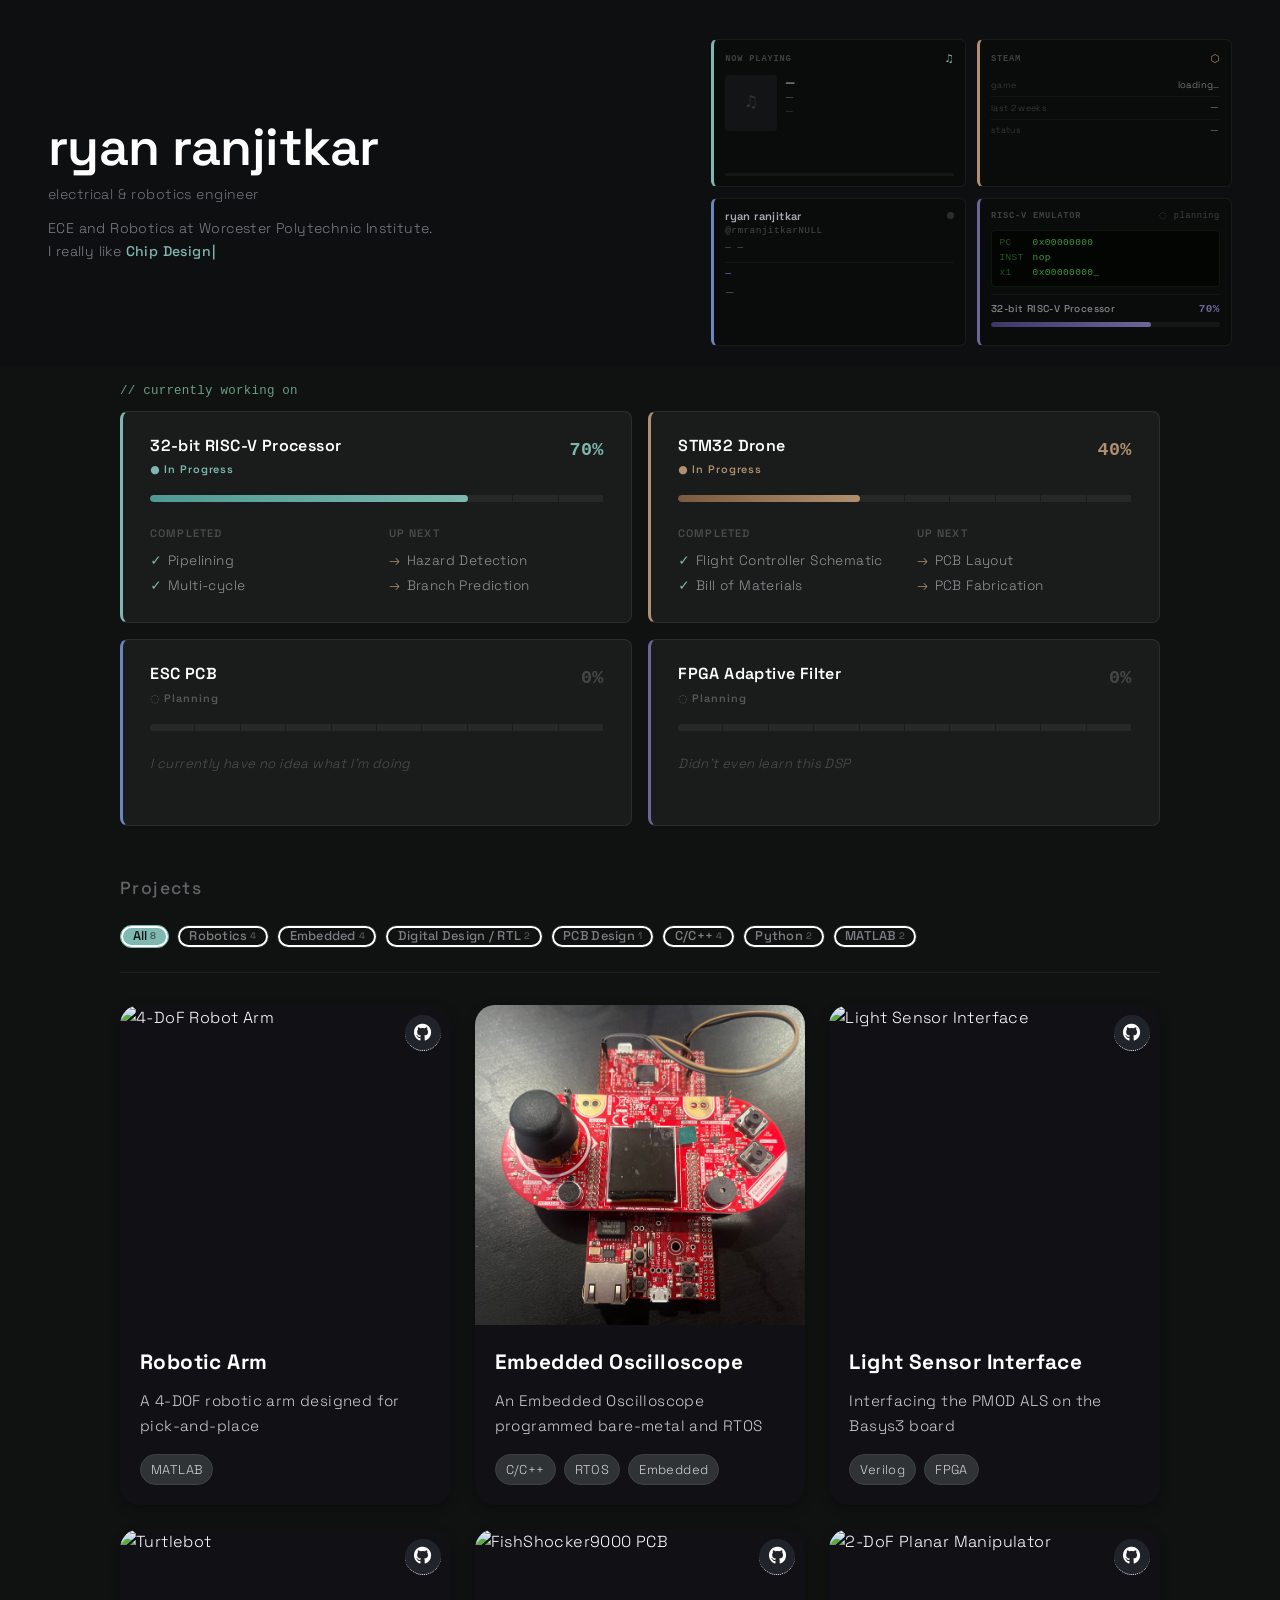
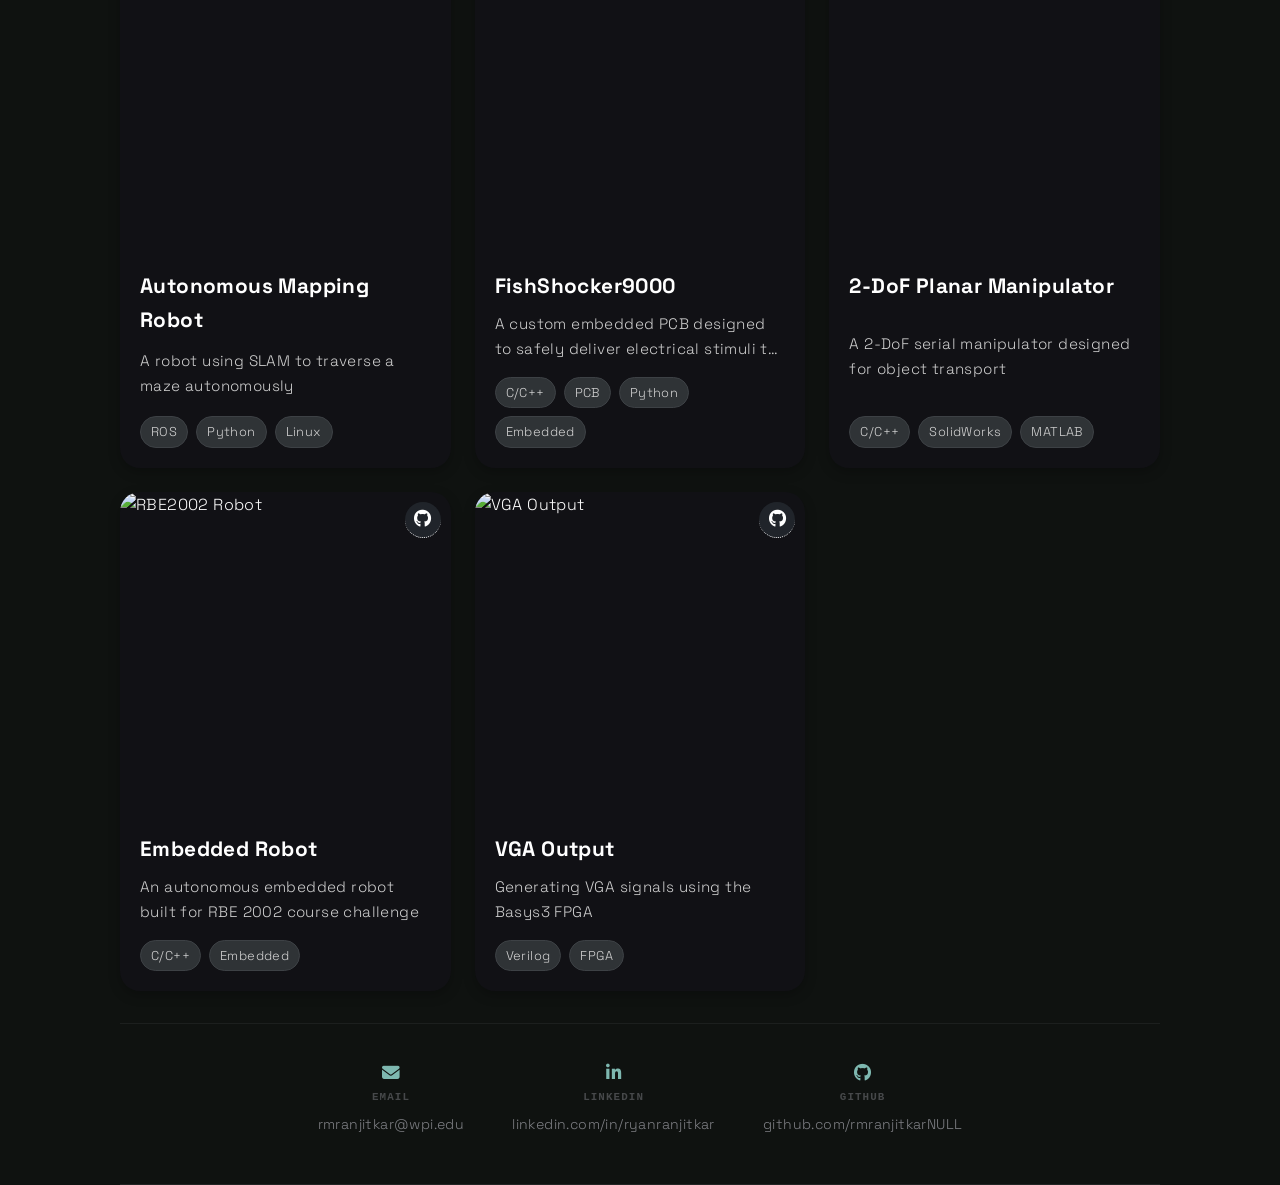
==== commit 674a46bc: "Fixed the issue where my banner was my face" ====
--- a/index.html
+++ b/index.html
@@ -527,7 +527,7 @@
     <div id="wrapper">
 
       <!-- Banner -->
-      <section id="banner" class="major" style="background-image: url('assets/images/pics/prof_photo.jpg'); background-size: cover; background-position: center;">
+      <section id="banner" class="major" style="background: #0f1210;">
         <div class="inner">
 
           <!-- LEFT: name + subtitle + bio -->
@@ -706,7 +706,7 @@
             <div class="wip-card wip-planning reveal" style="--accent:#6a85c0;--accent-dark:#3a5590;">
               <div class="wip-header">
                 <div class="wip-title-block">
-                  <span class="wip-name">FPGA Drone</span>
+                  <span class="wip-name">ESC PCB</span>
                   <span class="wip-status-badge wip-planning-badge">◌ Planning</span>
                 </div>
                 <span class="wip-pct">0%</span>
@@ -714,7 +714,7 @@
               <div class="wip-track">
                 <div class="wip-fill" data-pct="0"></div>
               </div>
-              <p class="planning-note">In the thinking phase — design starts soon.</p>
+              <p class="planning-note">I currently have no idea what I'm doing</p>
             </div>
 
             <!-- FPGA Adaptive Filter -->
@@ -729,7 +729,7 @@
               <div class="wip-track">
                 <div class="wip-fill" data-pct="0"></div>
               </div>
-              <p class="planning-note">In the thinking phase — design starts soon.</p>
+              <p class="planning-note">Didn't even learn this DSP</p>
             </div>
 
           </div>
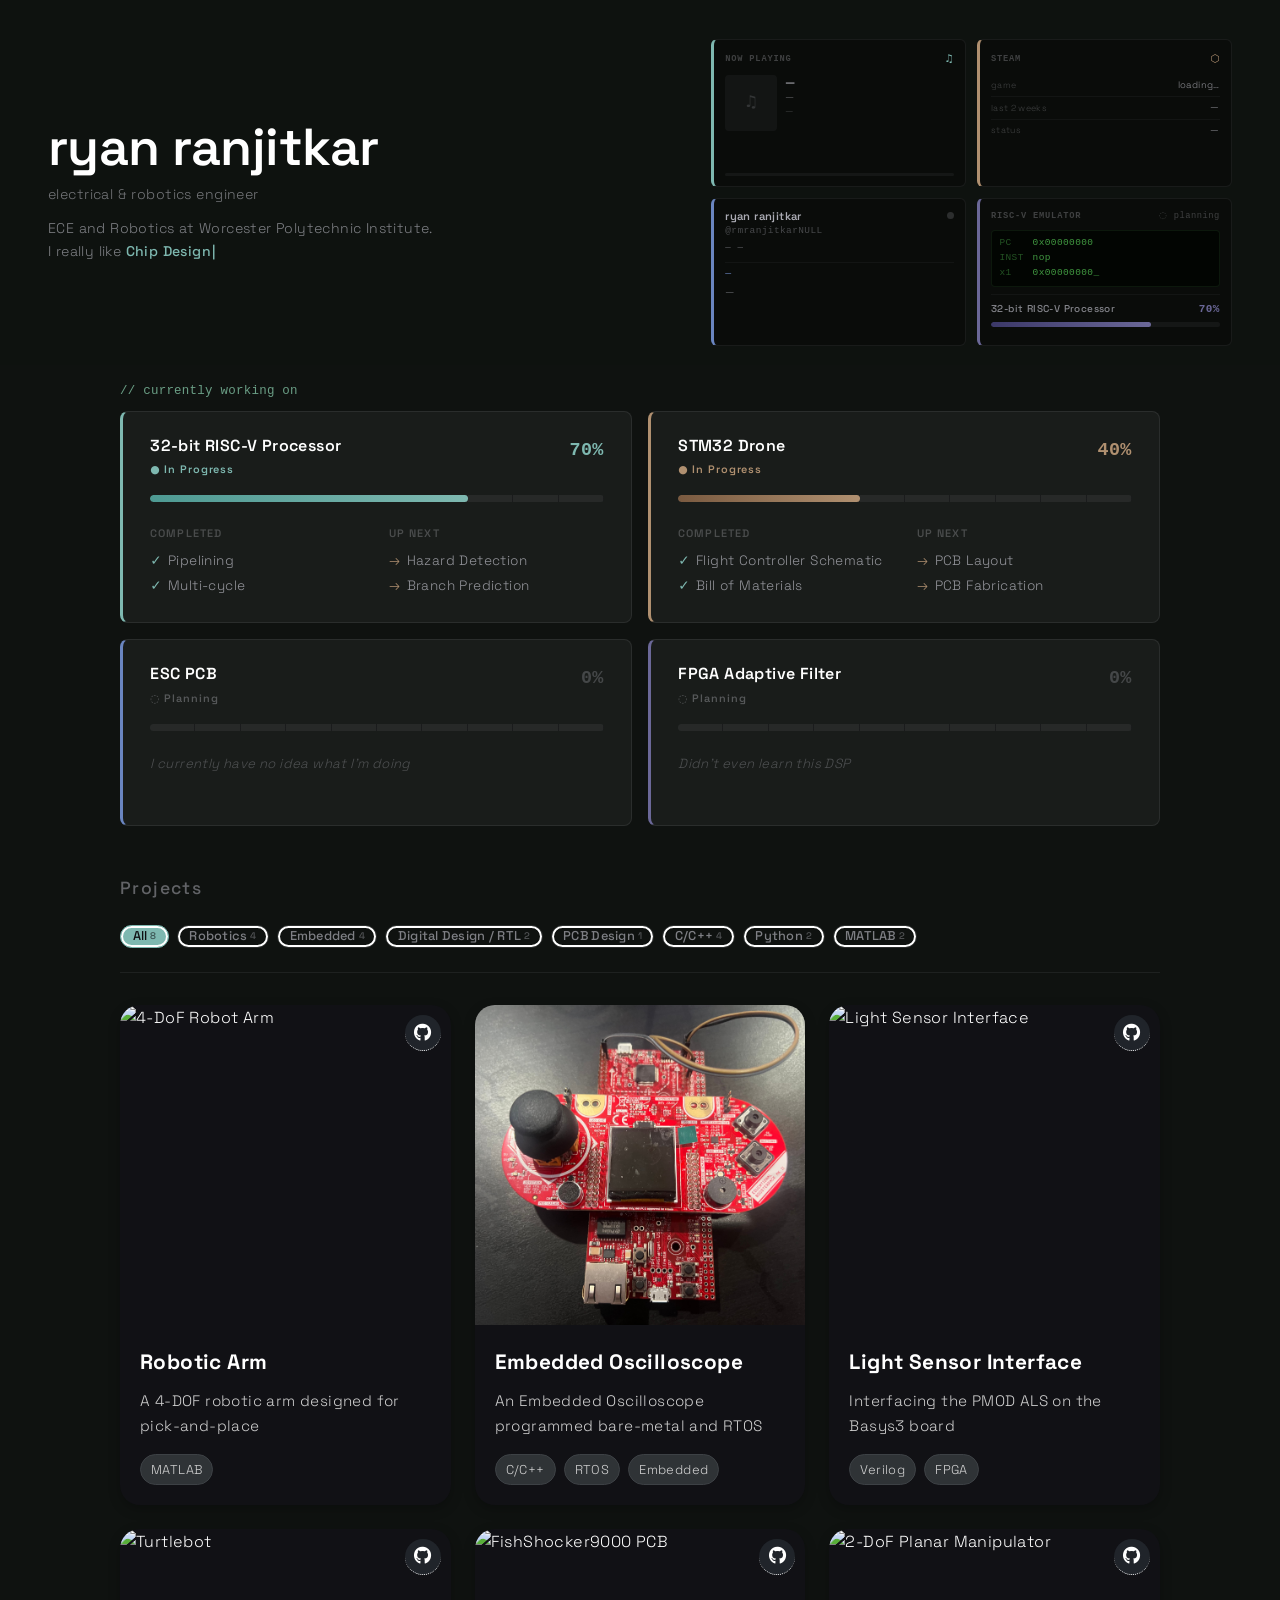
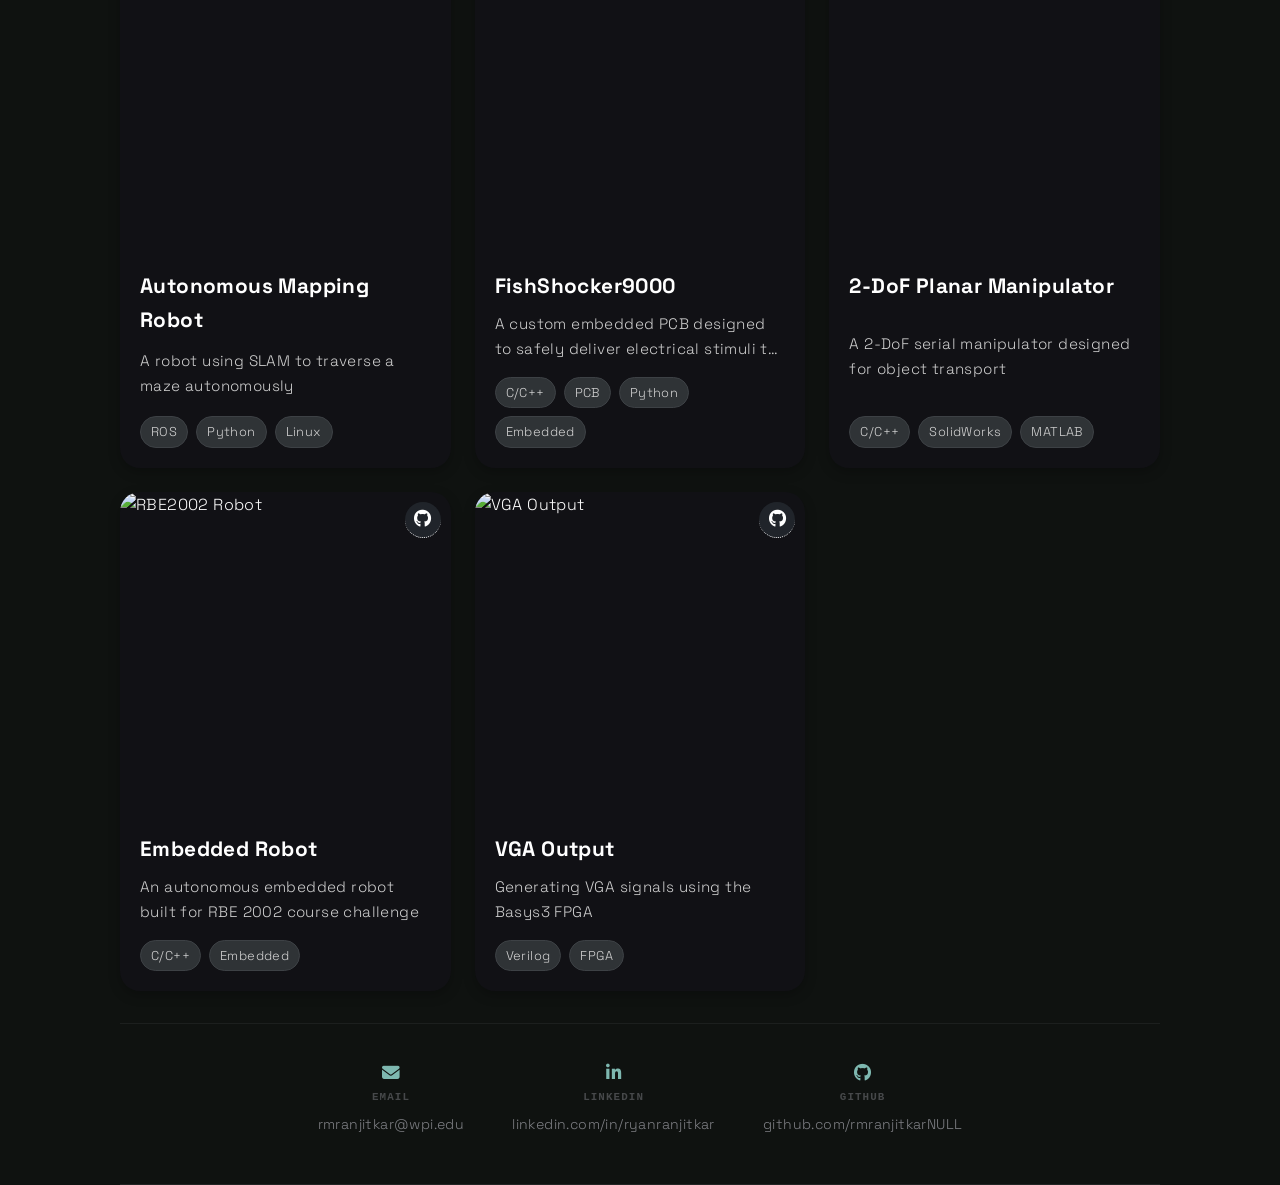
==== commit b80a77b4: "push to main cuz we live life onthe edge" ====
--- a/index.html
+++ b/index.html
@@ -12,6 +12,7 @@
     <style>
       /* ── Global background override ────────────── */
       html, body, #wrapper { background: #0f1210 !important; }
+      #banner:after { background-color: #0f1210; }
 
       /* ── Keyframes ─────────────────────────────── */
       @keyframes heroFade {
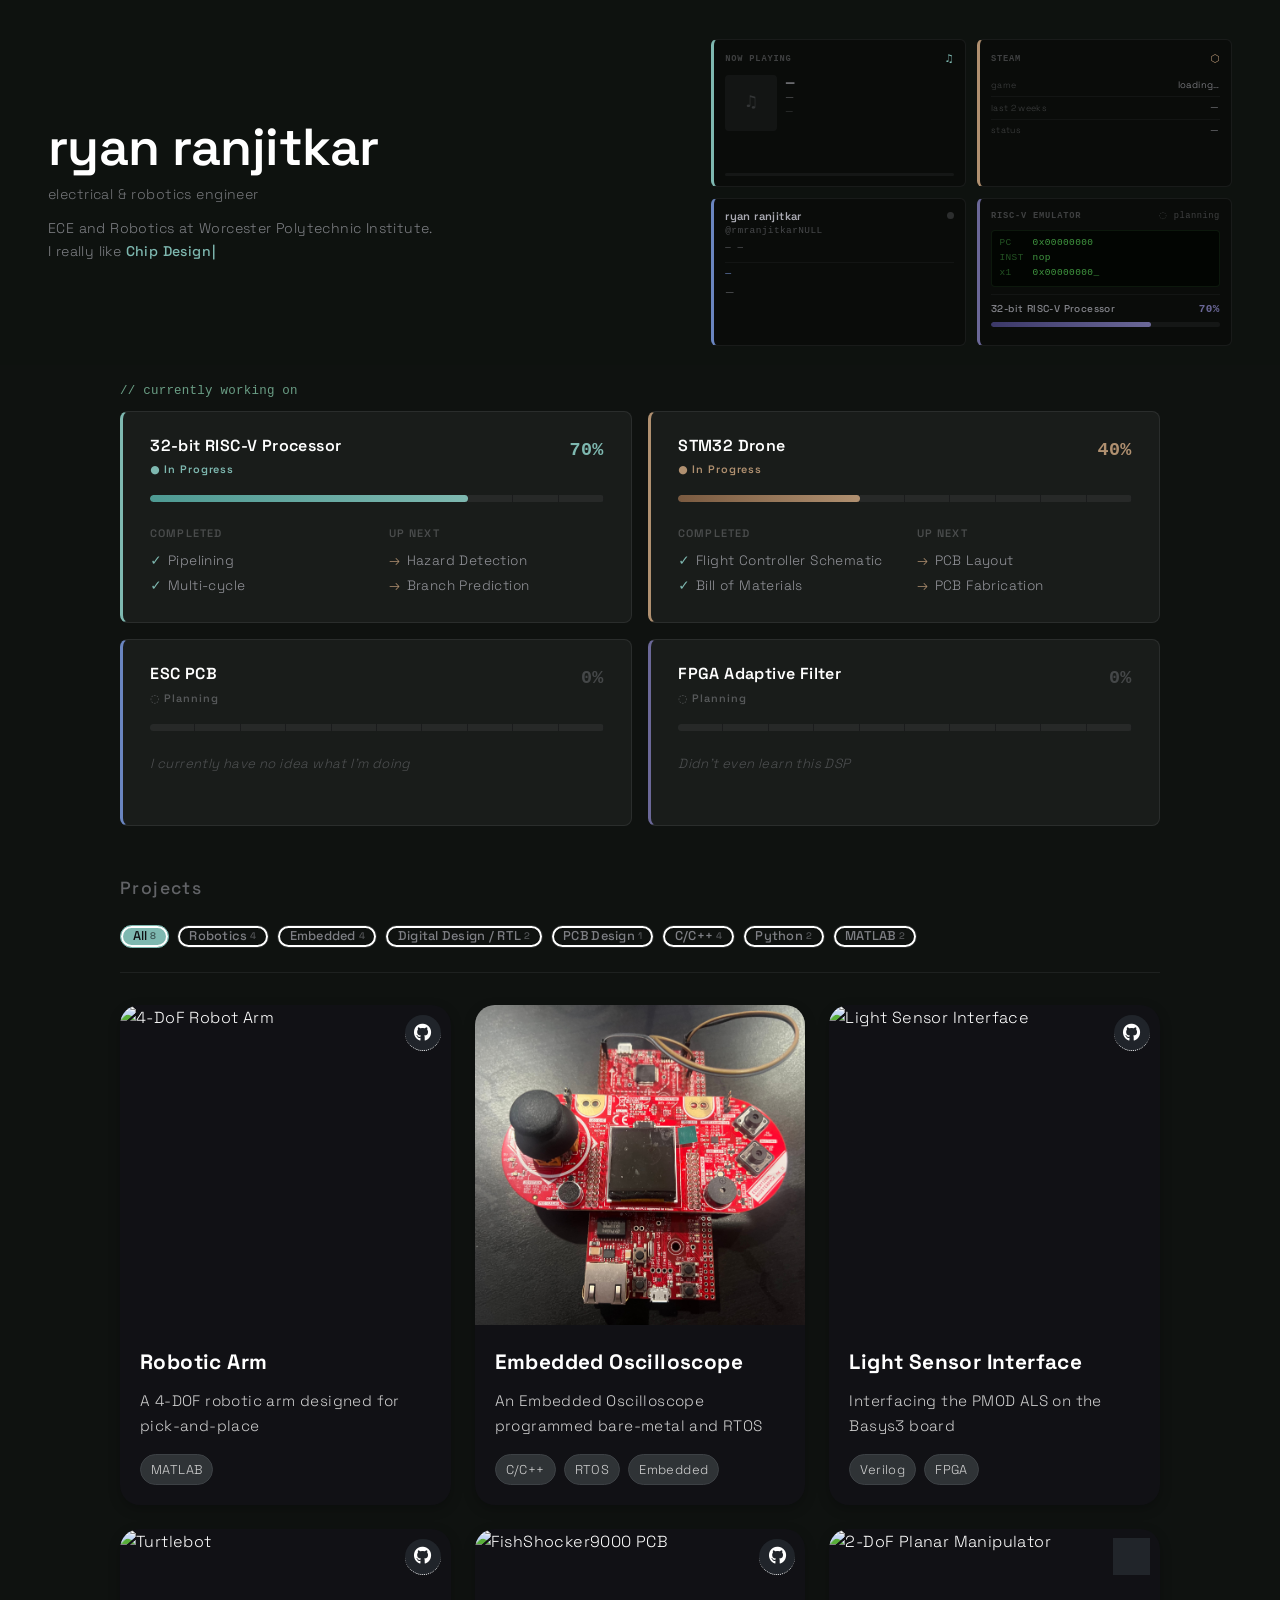
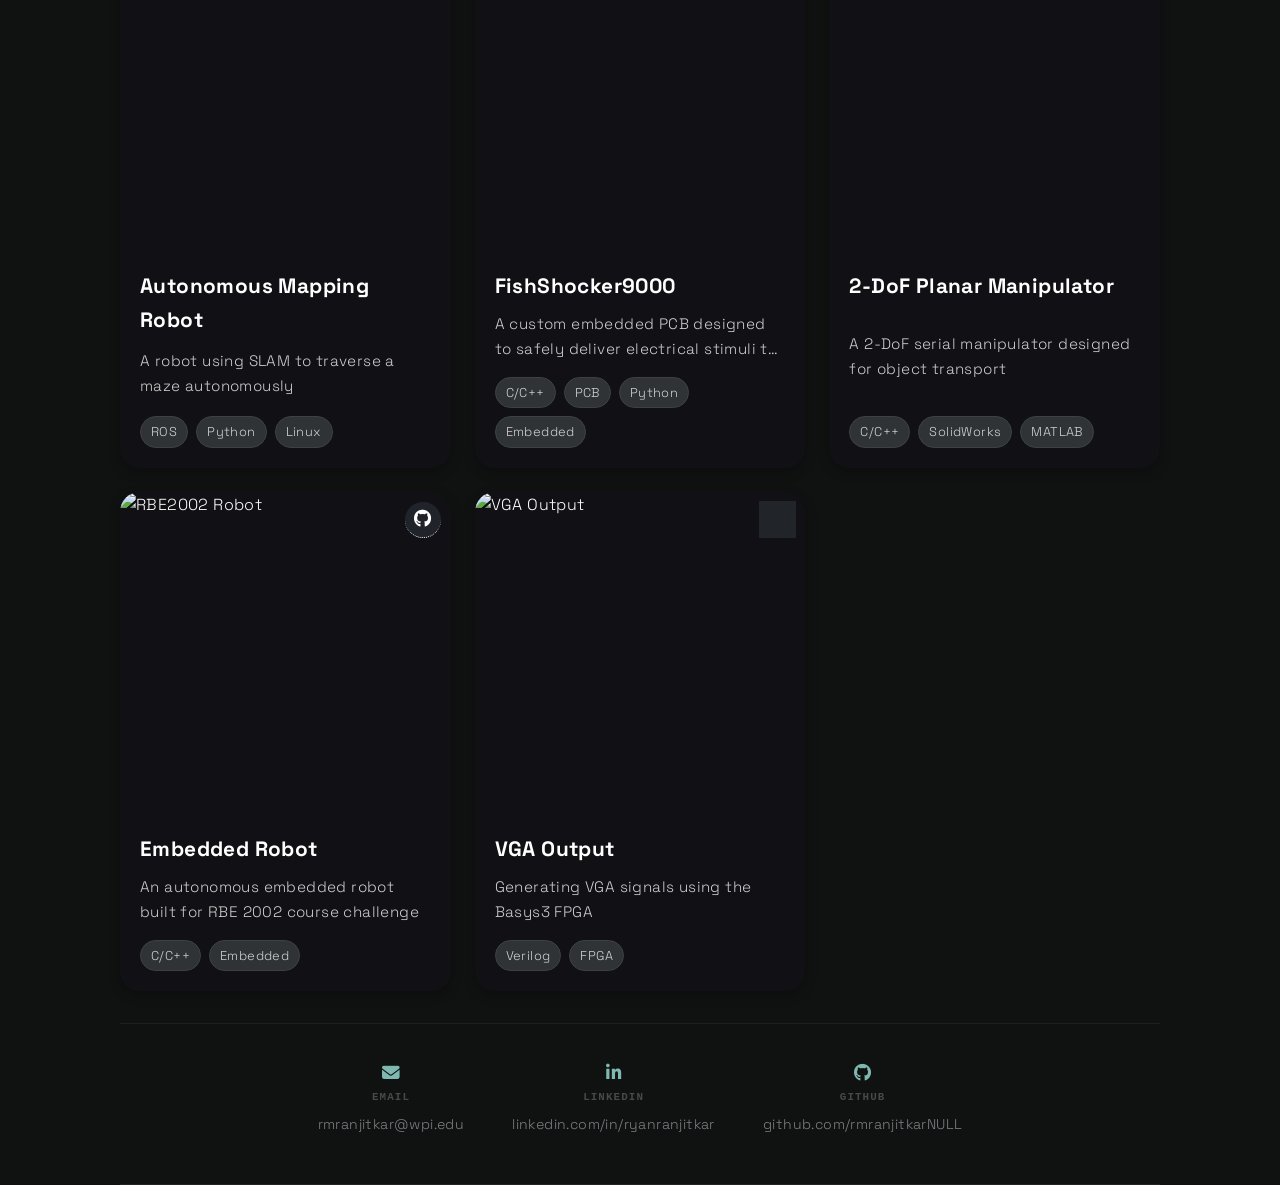
==== commit 13a9cadf: "Updated project description for FishShocker9000 to enhance clarity" ====
--- a/index.html
+++ b/index.html
@@ -12,7 +12,6 @@
     <style>
       /* ── Global background override ────────────── */
       html, body, #wrapper { background: #0f1210 !important; }
-      #banner:after { background-color: #0f1210; }
 
       /* ── Keyframes ─────────────────────────────── */
       @keyframes heroFade {
@@ -811,7 +810,7 @@
               <img src="assets/images/projects/proj3_FSH9K/FishShocker9000.png" alt="FishShocker9000 PCB" loading="lazy">
               <div class="content">
                 <h3>FishShocker9000</h3>
-                <p>A custom embedded PCB designed to safely deliver electrical stimuli to Zebra fish for research</p>
+                <p>A custom embedded PCB designed to safely deliver electrical stimuli to Zebra fish</p>
                 <div class="tags"><span>C/C++</span><span>PCB</span><span>Python</span><span>Embedded</span></div>
               </div>
             </a>
--- a/assets/css/main.css
+++ b/assets/css/main.css
@@ -99,7 +99,7 @@
 	}
 
 	body {
-		background: #0f0f12;
+		background: #0f1210;
 	}
 
 		body.is-preload *, body.is-preload *:before, body.is-preload *:after {
@@ -1957,7 +1957,7 @@
 
 		select option {
 			color: #ffffff;
-			background: #0f0f12;
+			background: #0f1210;
 		}
 
 		select:focus::-ms-value {
@@ -3412,7 +3412,7 @@
 			-ms-transition-delay: 0.75s;
 			transition-delay: 0.75s;
 			pointer-events: none;
-			background-color: #0f0f12;
+			background-color: #0f1210;
 			content: '';
 			display: block;
 			height: 100%;
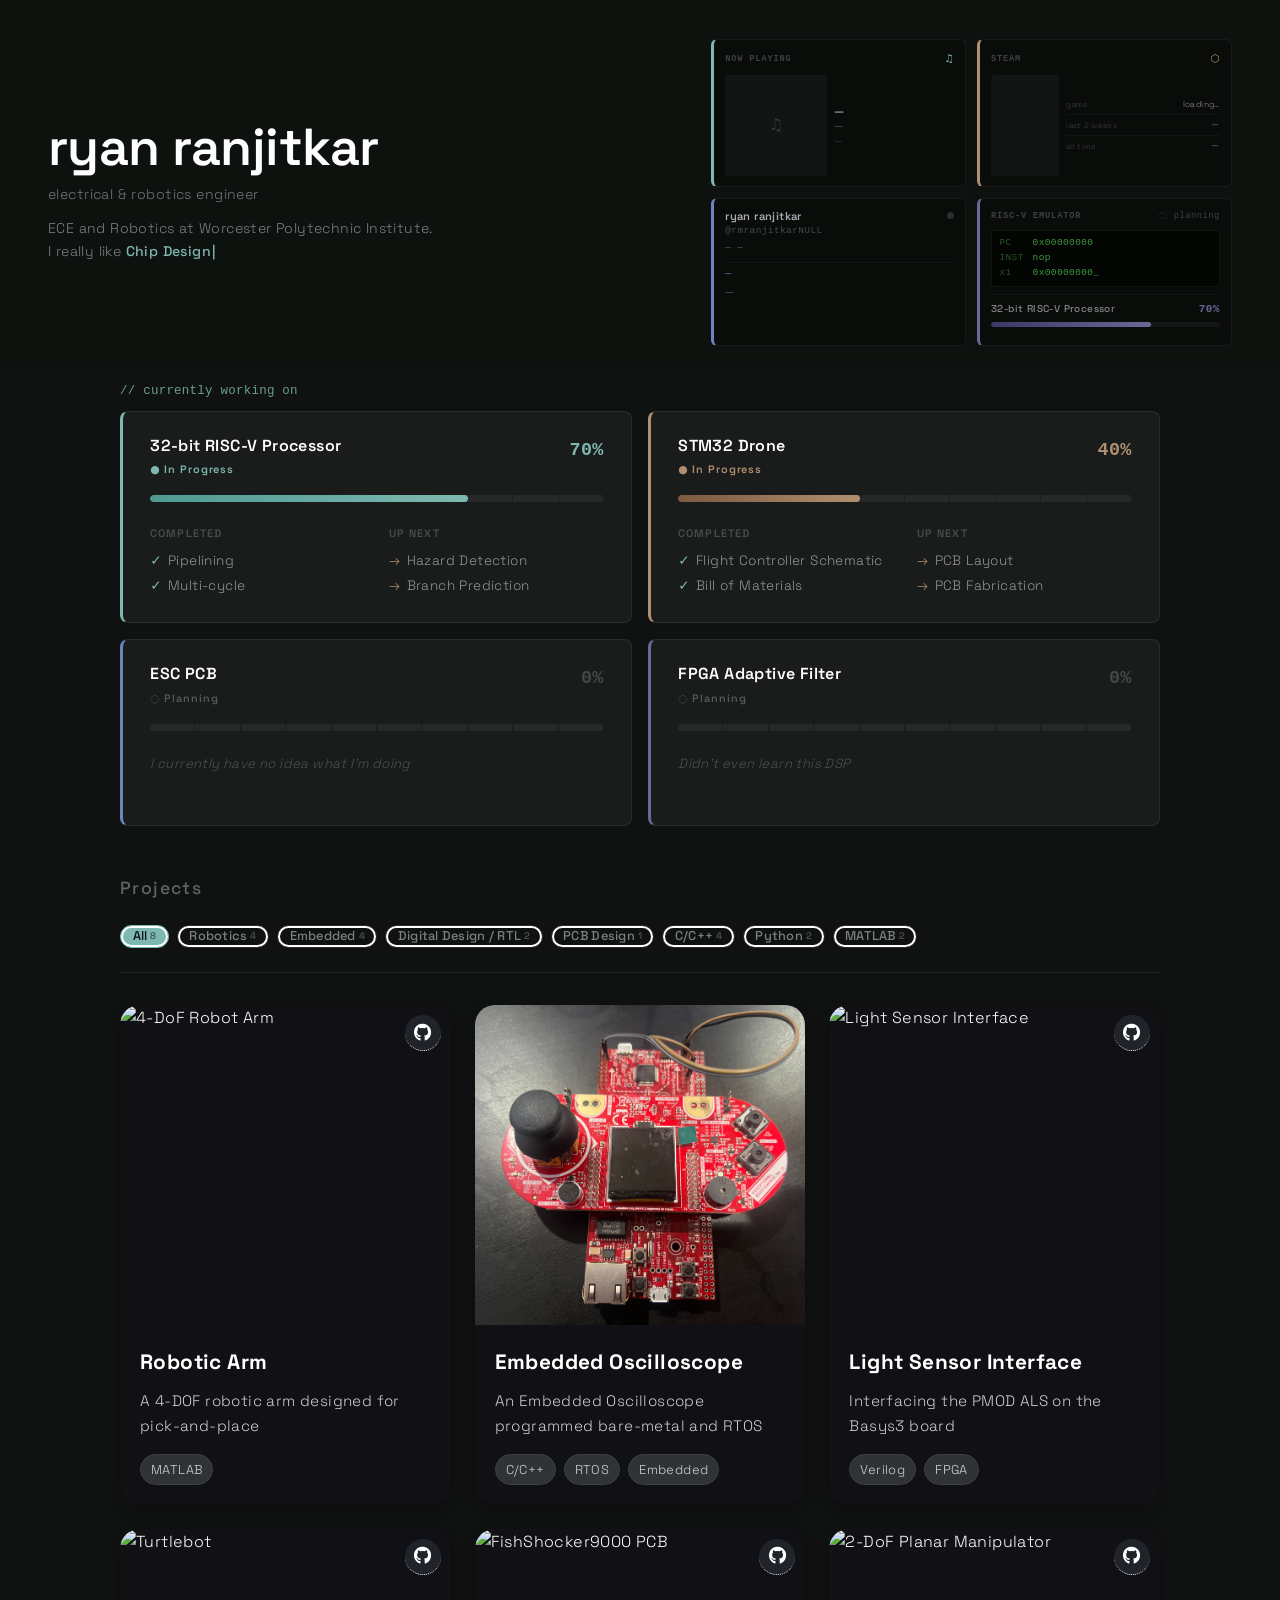
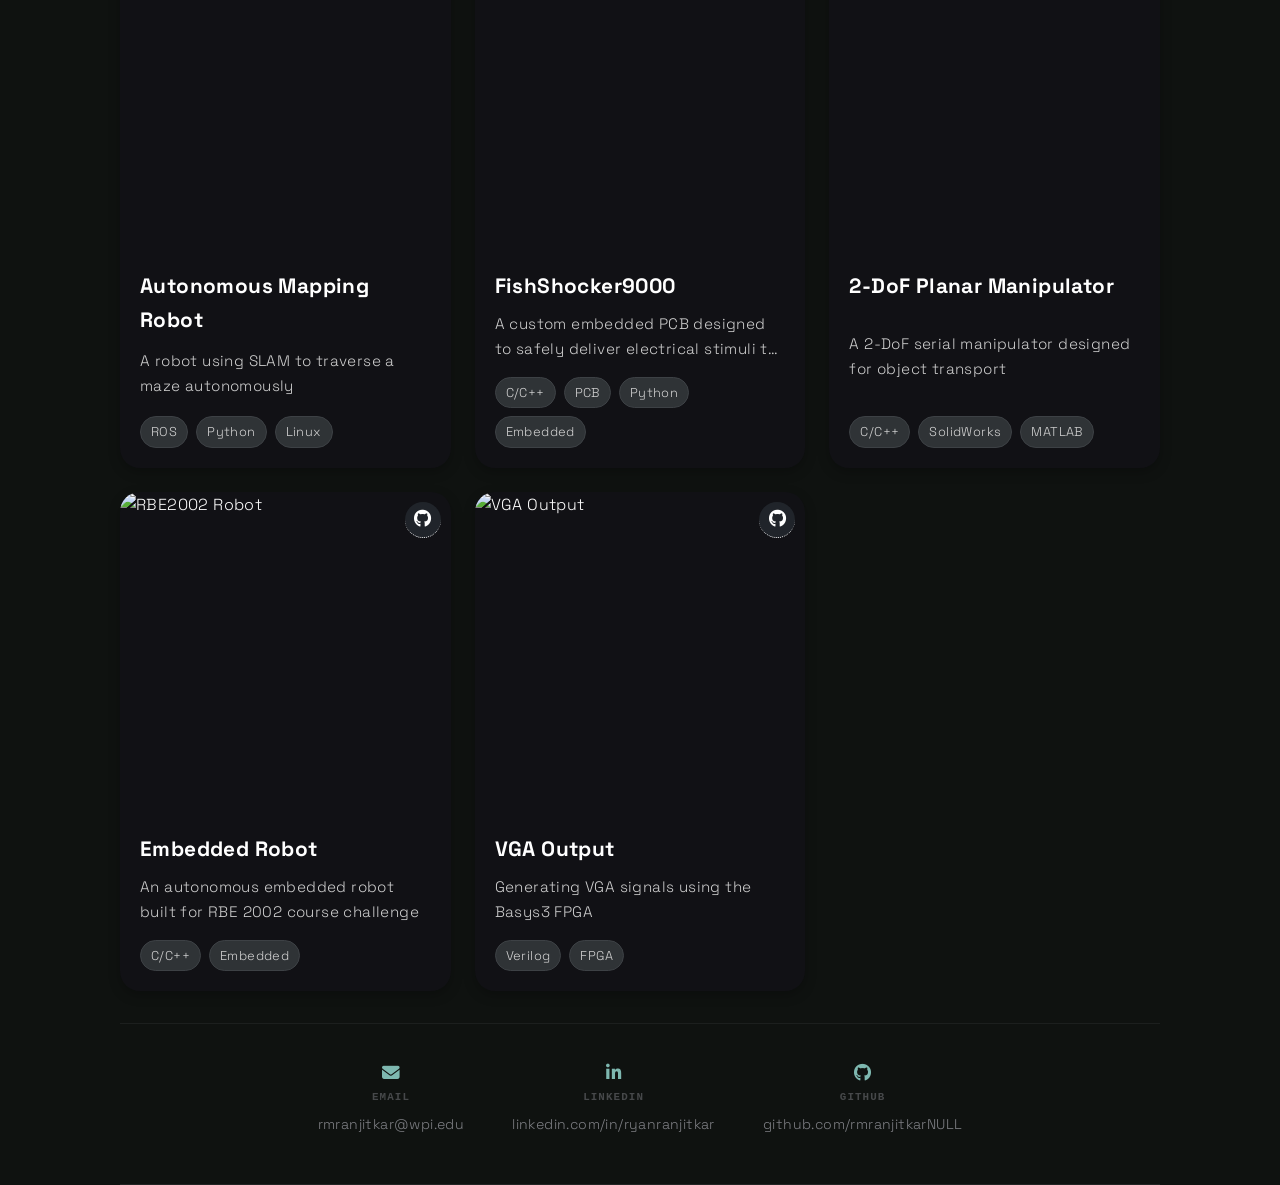
==== commit e16eff55: "Changed activity cards" ====
--- a/index.html
+++ b/index.html
@@ -133,9 +133,9 @@
 
       /* Card A: Now Playing */
       .bc-now-playing { --bc-accent: #7eb8b0; }
-      .bc-music-body { display: flex; gap: 0.6em; align-items: flex-start; flex: 1; min-height: 0; }
+      .bc-music-body { display: flex; gap: 0.6em; align-items: stretch; flex: 1; min-height: 0; }
       .bc-album-art {
-        width: 52px; height: 56px; border-radius: 4px; background: rgba(200,200,210,0.05);
+        aspect-ratio: 1/1; align-self: stretch; border-radius: 4px; background: rgba(200,200,210,0.05);
         flex-shrink: 0; display: flex; align-items: center; justify-content: center; overflow: hidden;
       }
       .bc-album-art img { width: 100%; height: 100%; object-fit: cover; border-radius: 4px; display: block; }
@@ -144,10 +144,6 @@
       .bc-track  { font-size: 0.92em; font-weight: 500; color: rgba(200,200,210,0.85); margin: 0; line-height: 1.3; white-space: nowrap; overflow: hidden; text-overflow: ellipsis; }
       .bc-artist { font-size: 0.80em; color: rgba(200,200,210,0.50); margin: 0; line-height: 1.3; white-space: nowrap; overflow: hidden; text-overflow: ellipsis; }
       .bc-album  { font-size: 0.74em; color: rgba(200,200,210,0.28); margin: 0; line-height: 1.3; white-space: nowrap; overflow: hidden; text-overflow: ellipsis; }
-      .bc-progress-track { height: 3px; background: rgba(200,200,210,0.06); border-radius: 2px; overflow: hidden; flex-shrink: 0; }
-      .bc-progress-fill  { height: 100%; background: #7eb8b0; width: 0; border-radius: 2px; transition: width 0.5s ease; }
-      .bc-progress-scan  { animation: bc-scan 200s linear forwards; }
-      @keyframes bc-scan { 0%{width:0%} 100%{width:100%} }
       .bc-eq { display: none; align-items: flex-end; gap: 2px; height: 13px; }
       .bc-eq.active { display: flex; }
       .bc-eq span { width: 3px; background: #7eb8b0; border-radius: 1px; animation: bc-bar 0.8s ease infinite; }
@@ -160,11 +156,21 @@
 
       /* Card B: Steam */
       .bc-steam { --bc-accent: #b09070; }
-      .bc-stat-rows { display: flex; flex-direction: column; flex: 1; }
+      .bc-stat-rows { display: flex; flex-direction: column; }
       .bc-stat-row { display: flex; justify-content: space-between; align-items: center; padding: 0.28em 0; border-bottom: 1px solid rgba(200,200,210,0.05); font-size: 0.88em; }
       .bc-stat-row:last-child { border-bottom: none; }
       .bc-stat-label { color: rgba(200,200,210,0.28); font-size: 0.80em; letter-spacing: 0.04em; }
       .bc-stat-val   { color: rgba(200,200,210,0.70); font-size: 0.86em; text-align: right; max-width: 65%; white-space: nowrap; overflow: hidden; text-overflow: ellipsis; }
+      .bc-steam-body { display: flex; gap: 0.6em; align-items: stretch; flex: 1; min-height: 0; }
+      .bc-steam-logo-wrap { aspect-ratio: 2/3; align-self: stretch; border-radius: 4px; overflow: hidden; flex-shrink: 0; background: rgba(200,200,210,0.05); }
+      .bc-steam-logo { width: 100%; height: 100%; object-fit: cover; border-radius: 4px; display: block; }
+      .bc-steam-body .bc-stat-rows { flex: 1; min-width: 0; justify-content: center; }
+      .bc-steam .bc-stat-label { font-size: 0.70em; }
+      .bc-steam .bc-stat-val   { font-size: 0.76em; }
+
+      /* Clickable cards */
+      a.bc-card { text-decoration: none; color: inherit; cursor: pointer; transition: border-left-color 0.2s, background 0.2s; }
+      a.bc-card:hover { background: rgba(10,12,10,0.95); border-left-color: var(--bc-accent, #7eb8b0); }
 
       /* Card C: GitHub */
       .bc-github { --bc-accent: #6a85c0; }
@@ -543,7 +549,7 @@
             <div class="banner-cards-grid">
 
               <!-- Card A: Now Playing -->
-              <div class="bc-card bc-now-playing">
+              <a href="https://www.last.fm/user/rmranjitkar" target="_blank" rel="noopener" class="bc-card bc-now-playing">
                 <div class="bc-header">
                   <span class="bc-label">now playing</span>
                   <span class="bc-eq" id="bc-eq"><span></span><span></span><span></span><span></span><span></span></span>
@@ -559,35 +565,37 @@
                     <p class="bc-album"  id="bc-album">—</p>
                   </div>
                 </div>
-                <div class="bc-progress-track">
-                  <div class="bc-progress-fill" id="bc-progress"></div>
-                </div>
-              </div>
+              </a>
 
               <!-- Card B: Steam -->
-              <div class="bc-card bc-steam">
+              <a id="bc-steam-card" href="https://store.steampowered.com" target="_blank" rel="noopener" class="bc-card bc-steam">
                 <div class="bc-header">
                   <span class="bc-label">steam</span>
                   <span class="bc-label-icon">⬡</span>
                 </div>
-                <div class="bc-stat-rows">
-                  <div class="bc-stat-row">
-                    <span class="bc-stat-label">game</span>
-                    <span class="bc-stat-val" id="bc-steam-game">loading…</span>
+                <div class="bc-steam-body">
+                  <div class="bc-steam-logo-wrap">
+                    <img id="bc-steam-logo" class="bc-steam-logo" src="" alt="" style="display:none">
                   </div>
-                  <div class="bc-stat-row">
-                    <span class="bc-stat-label">last 2 weeks</span>
-                    <span class="bc-stat-val" id="bc-steam-hrs">—</span>
+                  <div class="bc-stat-rows">
+                    <div class="bc-stat-row">
+                      <span class="bc-stat-label">game</span>
+                      <span class="bc-stat-val" id="bc-steam-game">loading…</span>
+                    </div>
+                    <div class="bc-stat-row">
+                      <span class="bc-stat-label">last 2 weeks</span>
+                      <span class="bc-stat-val" id="bc-steam-hrs">—</span>
+                    </div>
+                    <div class="bc-stat-row">
+                      <span class="bc-stat-label">all time</span>
+                      <span class="bc-stat-val" id="bc-steam-total">—</span>
+                    </div>
                   </div>
-                  <div class="bc-stat-row">
-                    <span class="bc-stat-label">status</span>
-                    <span class="bc-stat-val" id="bc-steam-status">—</span>
-                  </div>
-                </div>
-              </div>
+                </div>
+              </a>
 
               <!-- Card C: GitHub -->
-              <div class="bc-card bc-github">
+              <a href="https://github.com/rmranjitkarNULL" target="_blank" rel="noopener" class="bc-card bc-github">
                 <div class="bc-gh-header">
                   <img src="https://github.com/rmranjitkarNULL.png" class="bc-gh-avatar" alt="avatar" onerror="this.style.display='none'">
                   <div class="bc-gh-info">
@@ -604,7 +612,7 @@
                   <span class="bc-gh-repo-name"  id="bc-gh-cmt-repo">—</span>
                   <span class="bc-gh-commit-msg" id="bc-gh-cmt-msg">—</span>
                 </div>
-              </div>
+              </a>
 
               <!-- Card D: RISC-V Emulator -->
               <div class="bc-card bc-riscv">
@@ -901,11 +909,12 @@
           return `${Math.floor(s/86400)}d ago`;
         }
 
+        const _cache = {};
         function cache(key, ttlMs, fn) {
-          const hit = JSON.parse(sessionStorage.getItem(key) || 'null');
+          const hit = _cache[key];
           if (hit && Date.now() - hit.ts < ttlMs) return Promise.resolve(hit.data);
           return fn().then(data => {
-            sessionStorage.setItem(key, JSON.stringify({ ts: Date.now(), data }));
+            _cache[key] = { ts: Date.now(), data };
             return data;
           });
         }
@@ -916,7 +925,8 @@
               const r = await fetch('https://api.github.com/users/rmranjitkarNULL/events/public');
               if (!r.ok) return null;
               const events = await r.json();
-              const push = events.find(e => e.type === 'PushEvent');
+              const push = events.find(e => e.type === 'PushEvent' && e.payload.commits?.length > 0)
+                        || events.find(e => e.type === 'PushEvent');
 
               const now = Date.now(), dayMs = 86400000;
               const heatmap = Array(21).fill(0);
@@ -927,10 +937,26 @@
                 if (age < 1) pulse = true;
               });
 
+              let msg = push ? (push.payload.commits?.[0]?.message || '').split('\n')[0] : null;
+              if (push && !msg) {
+                try {
+                  const sha = push.payload.after;
+                  const commitUrl = sha
+                    ? `https://api.github.com/repos/${push.repo.name}/commits/${sha}`
+                    : `https://api.github.com/repos/${push.repo.name}/commits?per_page=1`;
+                  const cr = await fetch(commitUrl);
+                  if (cr.ok) {
+                    const cd = await cr.json();
+                    const c = Array.isArray(cd) ? cd[0] : cd;
+                    msg = c?.commit?.message?.split('\n')[0] || null;
+                  }
+                } catch { /* noop */ }
+              }
+
               return {
                 repo:    push ? push.repo.name.split('/')[1] : null,
                 url:     push ? `https://github.com/${push.repo.name}` : 'https://github.com/rmranjitkarNULL',
-                msg:     push ? (push.payload.commits?.[0]?.message || 'pushed code').split('\n')[0] : null,
+                msg,
                 time:    push ? push.created_at : null,
                 heatmap: [...heatmap].reverse(),
                 pulse,
@@ -961,7 +987,7 @@
         async function loadLastFm() {
           if (!LASTFM_USER || !LASTFM_KEY) return;
           try {
-            const data = await cache('act_lfm2', 90*1000, async () => {
+            const data = await cache('act_lfm2', 25*1000, async () => {
               const url = `https://ws.audioscrobbler.com/2.0/?method=user.getrecenttracks&user=${LASTFM_USER}&api_key=${LASTFM_KEY}&format=json&limit=1`;
               const r = await fetch(url);
               const j = await r.json();
@@ -984,23 +1010,16 @@
               const artEl    = document.getElementById('bc-album-art');
               const eqEl     = document.getElementById('bc-eq');
               const iconEl   = document.getElementById('bc-music-icon');
-              const progEl   = document.getElementById('bc-progress');
+              const cardEl   = document.querySelector('.bc-now-playing');
               if (trackEl)  trackEl.textContent  = data.name;
               if (artistEl) artistEl.textContent = data.artist;
               if (albumEl)  albumEl.textContent  = data.album;
+              if (cardEl)   cardEl.href = `https://www.last.fm/music/${encodeURIComponent(data.artist)}/_/${encodeURIComponent(data.name)}`;
               if (artEl && data.image) {
                 artEl.innerHTML = `<img src="${data.image}" alt="" onerror="this.parentElement.innerHTML='<span class=bc-art-placeholder>♫</span>'">`;
               }
               if (eqEl)   eqEl.classList.toggle('active', !!data.nowplaying);
               if (iconEl) iconEl.style.display = data.nowplaying ? 'none' : '';
-              if (progEl) {
-                if (data.nowplaying) {
-                  progEl.classList.add('bc-progress-scan');
-                } else {
-                  progEl.classList.remove('bc-progress-scan');
-                  progEl.style.width = '0';
-                }
-              }
             } else {
               const trackEl = document.getElementById('bc-track');
               if (trackEl) trackEl.textContent = 'not playing';
@@ -1016,16 +1035,24 @@
               const j = await r.json();
               const game = j.response?.games?.[0];
               if (!game) return null;
-              return { name: game.name, hrs: (game.playtime_2weeks / 60).toFixed(1) };
+              return { name: game.name, hrs: (game.playtime_2weeks / 60).toFixed(1), total: (game.playtime_forever / 60).toFixed(0), appid: game.appid };
             });
             if (data) {
               // Card B
-              const gameEl   = document.getElementById('bc-steam-game');
-              const hrsEl    = document.getElementById('bc-steam-hrs');
-              const statusEl = document.getElementById('bc-steam-status');
-              if (gameEl)   gameEl.textContent   = data.name;
-              if (hrsEl)    hrsEl.textContent    = `${data.hrs}h`;
-              if (statusEl) statusEl.textContent = 'recently played';
+              const gameEl  = document.getElementById('bc-steam-game');
+              const hrsEl   = document.getElementById('bc-steam-hrs');
+              const totalEl = document.getElementById('bc-steam-total');
+              const logoEl  = document.getElementById('bc-steam-logo');
+              const cardEl  = document.getElementById('bc-steam-card');
+              if (gameEl)   gameEl.textContent  = data.name;
+              if (hrsEl)    hrsEl.textContent   = `${data.hrs}h`;
+              if (totalEl)  totalEl.textContent = `${data.total}h`;
+              if (cardEl && data.appid) cardEl.href = `https://store.steampowered.com/app/${data.appid}/`;
+              if (logoEl && data.appid) {
+                logoEl.src = `https://cdn.cloudflare.steamstatic.com/steam/apps/${data.appid}/library_600x900.jpg`;
+                logoEl.style.display = '';
+                logoEl.onerror = () => { logoEl.style.display = 'none'; };
+              }
             } else {
               const gameEl = document.getElementById('bc-steam-game');
               if (gameEl) gameEl.textContent = 'no recent games';
@@ -1055,6 +1082,8 @@
         loadLastFm();
         loadSteam();
         loadGitHubStats();
+
+        setInterval(loadLastFm, 30 * 1000);
 
         // ── Card hover preview ────────────────────────────────────
         document.querySelectorAll('.project-card[data-preview]').forEach(card => {
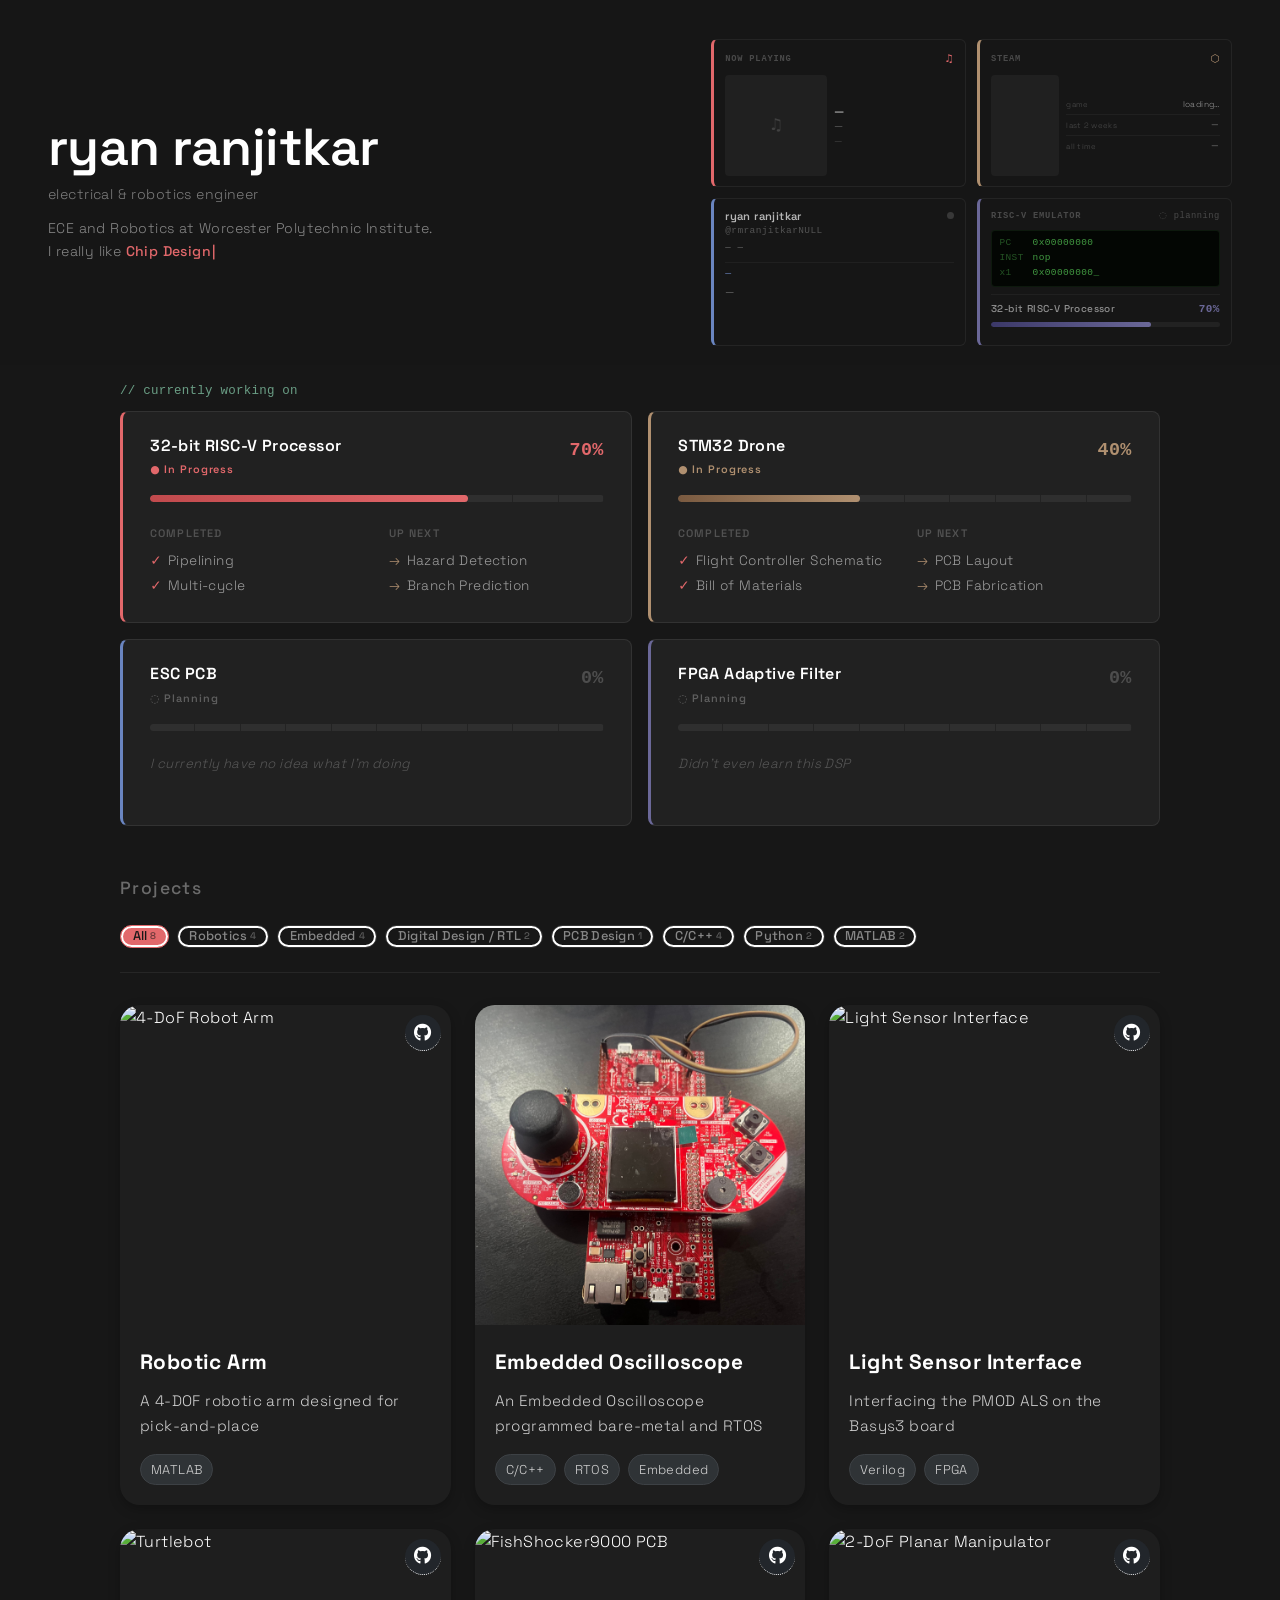
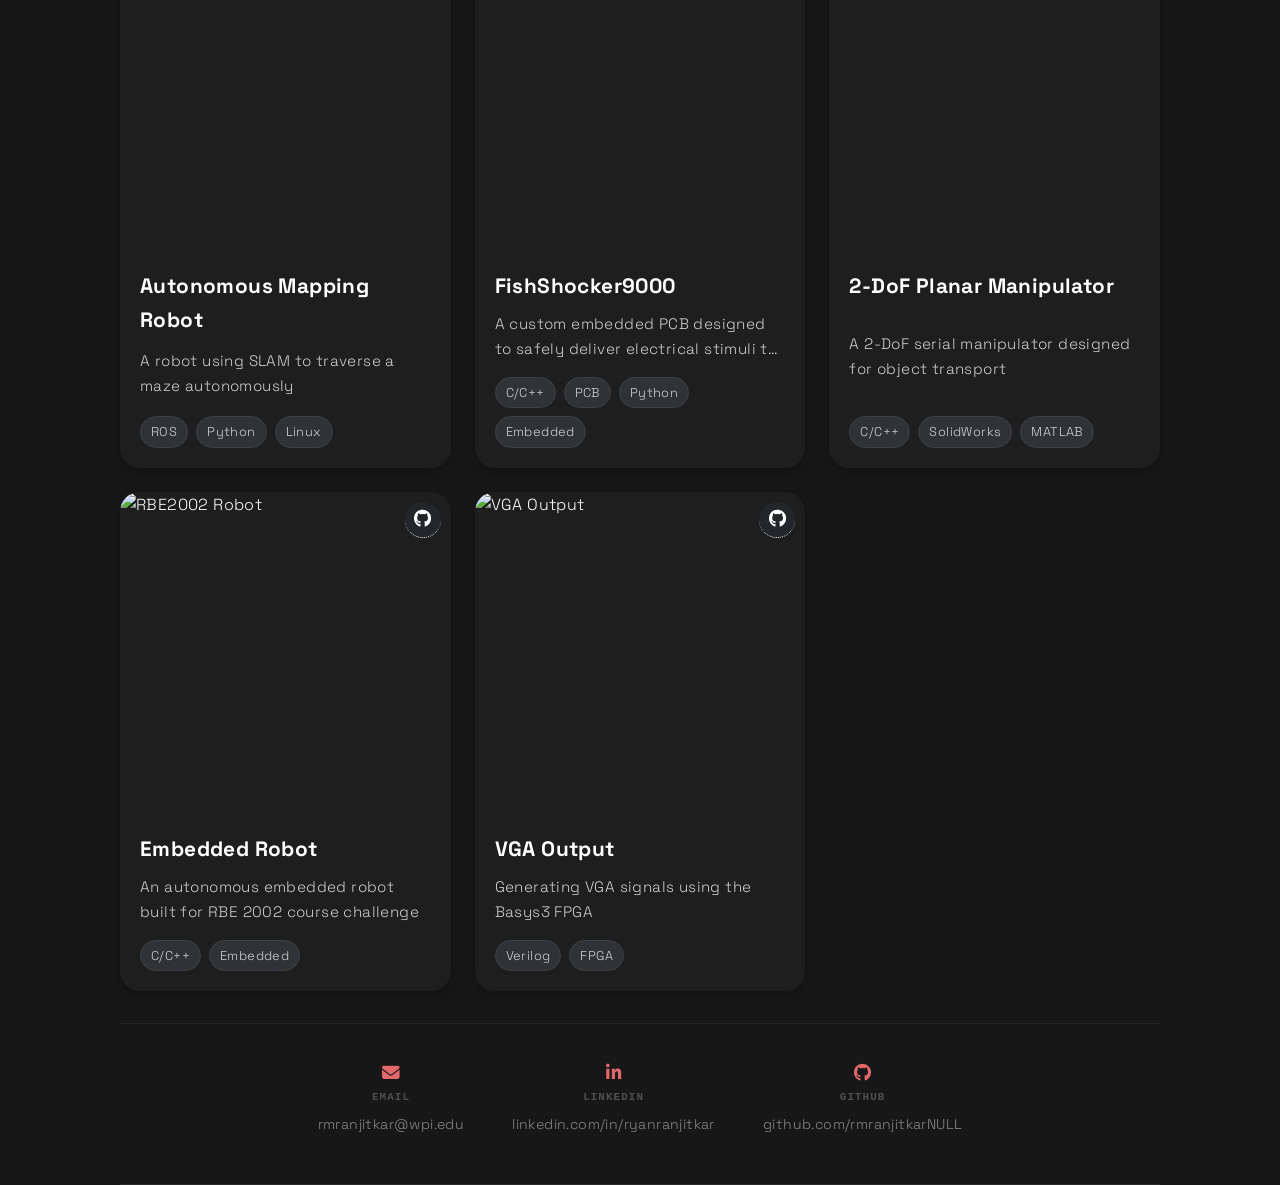
==== commit 35ffa55f: "changed website font and color" ====
--- a/index.html
+++ b/index.html
@@ -11,7 +11,7 @@
     <link rel="stylesheet" href="https://cdnjs.cloudflare.com/ajax/libs/font-awesome/6.5.0/css/all.min.css" />
     <style>
       /* ── Global background override ────────────── */
-      html, body, #wrapper { background: #0f1210 !important; }
+      html, body, #wrapper { background: #171717 !important; }
 
       /* ── Keyframes ─────────────────────────────── */
       @keyframes heroFade {
@@ -94,13 +94,13 @@
       }
       .banner-sub {
         font-size: 0.88em;
-        color: rgba(200,200,210,0.55);
+        color: rgba(210, 210, 210,0.55);
         letter-spacing: 0.03em;
         margin: 0 0 0.75em;
       }
       .banner-bio {
         font-size: 0.88em;
-        color: rgba(200,200,210,0.6);
+        color: rgba(210, 210, 210,0.6);
         line-height: 1.65;
         margin: 0;
       }
@@ -111,9 +111,9 @@
 
       /* Base card */
       .bc-card {
-        background: rgba(10,12,10,0.82);
-        border: 1px solid rgba(200,200,210,0.08);
-        border-left: 3px solid var(--bc-accent, #7eb8b0);
+        background: rgba(23, 23, 23,0.82);
+        border: 1px solid rgba(210, 210, 210,0.08);
+        border-left: 3px solid var(--bc-accent, #e2686b);
         border-radius: 6px;
         padding: 0.8em 0.9em;
         font-size: 0.78em;
@@ -127,26 +127,26 @@
       .bc-label {
         font-family: ui-monospace, 'Cascadia Mono', monospace;
         font-size: 0.7em; letter-spacing: 0.09em; text-transform: uppercase;
-        color: rgba(200,200,210,0.28); font-weight: 600;
-      }
-      .bc-label-icon { font-size: 0.85em; color: var(--bc-accent, #7eb8b0); }
+        color: rgba(210, 210, 210,0.28); font-weight: 600;
+      }
+      .bc-label-icon { font-size: 0.85em; color: var(--bc-accent, #e2686b); }
 
       /* Card A: Now Playing */
-      .bc-now-playing { --bc-accent: #7eb8b0; }
+      .bc-now-playing { --bc-accent: #e2686b; }
       .bc-music-body { display: flex; gap: 0.6em; align-items: stretch; flex: 1; min-height: 0; }
       .bc-album-art {
-        aspect-ratio: 1/1; align-self: stretch; border-radius: 4px; background: rgba(200,200,210,0.05);
+        aspect-ratio: 1/1; align-self: stretch; border-radius: 4px; background: rgba(210, 210, 210,0.05);
         flex-shrink: 0; display: flex; align-items: center; justify-content: center; overflow: hidden;
       }
       .bc-album-art img { width: 100%; height: 100%; object-fit: cover; border-radius: 4px; display: block; }
-      .bc-art-placeholder { color: rgba(200,200,210,0.18); font-size: 1.3em; }
+      .bc-art-placeholder { color: rgba(210, 210, 210,0.18); font-size: 1.3em; }
       .bc-music-info { flex: 1; min-width: 0; display: flex; flex-direction: column; gap: 0.12em; justify-content: center; }
-      .bc-track  { font-size: 0.92em; font-weight: 500; color: rgba(200,200,210,0.85); margin: 0; line-height: 1.3; white-space: nowrap; overflow: hidden; text-overflow: ellipsis; }
-      .bc-artist { font-size: 0.80em; color: rgba(200,200,210,0.50); margin: 0; line-height: 1.3; white-space: nowrap; overflow: hidden; text-overflow: ellipsis; }
-      .bc-album  { font-size: 0.74em; color: rgba(200,200,210,0.28); margin: 0; line-height: 1.3; white-space: nowrap; overflow: hidden; text-overflow: ellipsis; }
+      .bc-track  { font-size: 0.92em; font-weight: 500; color: rgba(210, 210, 210,0.85); margin: 0; line-height: 1.3; white-space: nowrap; overflow: hidden; text-overflow: ellipsis; }
+      .bc-artist { font-size: 0.80em; color: rgba(210, 210, 210,0.50); margin: 0; line-height: 1.3; white-space: nowrap; overflow: hidden; text-overflow: ellipsis; }
+      .bc-album  { font-size: 0.74em; color: rgba(210, 210, 210,0.28); margin: 0; line-height: 1.3; white-space: nowrap; overflow: hidden; text-overflow: ellipsis; }
       .bc-eq { display: none; align-items: flex-end; gap: 2px; height: 13px; }
       .bc-eq.active { display: flex; }
-      .bc-eq span { width: 3px; background: #7eb8b0; border-radius: 1px; animation: bc-bar 0.8s ease infinite; }
+      .bc-eq span { width: 3px; background: #e2686b; border-radius: 1px; animation: bc-bar 0.8s ease infinite; }
       .bc-eq span:nth-child(1){animation-delay:0s;    animation-duration:0.70s}
       .bc-eq span:nth-child(2){animation-delay:0.10s; animation-duration:0.90s}
       .bc-eq span:nth-child(3){animation-delay:0.20s; animation-duration:0.75s}
@@ -157,12 +157,12 @@
       /* Card B: Steam */
       .bc-steam { --bc-accent: #b09070; }
       .bc-stat-rows { display: flex; flex-direction: column; }
-      .bc-stat-row { display: flex; justify-content: space-between; align-items: center; padding: 0.28em 0; border-bottom: 1px solid rgba(200,200,210,0.05); font-size: 0.88em; }
+      .bc-stat-row { display: flex; justify-content: space-between; align-items: center; padding: 0.28em 0; border-bottom: 1px solid rgba(210, 210, 210,0.05); font-size: 0.88em; }
       .bc-stat-row:last-child { border-bottom: none; }
-      .bc-stat-label { color: rgba(200,200,210,0.28); font-size: 0.80em; letter-spacing: 0.04em; }
-      .bc-stat-val   { color: rgba(200,200,210,0.70); font-size: 0.86em; text-align: right; max-width: 65%; white-space: nowrap; overflow: hidden; text-overflow: ellipsis; }
+      .bc-stat-label { color: rgba(210, 210, 210,0.28); font-size: 0.80em; letter-spacing: 0.04em; }
+      .bc-stat-val   { color: rgba(210, 210, 210,0.70); font-size: 0.86em; text-align: right; max-width: 65%; white-space: nowrap; overflow: hidden; text-overflow: ellipsis; }
       .bc-steam-body { display: flex; gap: 0.6em; align-items: stretch; flex: 1; min-height: 0; }
-      .bc-steam-logo-wrap { aspect-ratio: 2/3; align-self: stretch; border-radius: 4px; overflow: hidden; flex-shrink: 0; background: rgba(200,200,210,0.05); }
+      .bc-steam-logo-wrap { aspect-ratio: 2/3; align-self: stretch; border-radius: 4px; overflow: hidden; flex-shrink: 0; background: rgba(210, 210, 210,0.05); }
       .bc-steam-logo { width: 100%; height: 100%; object-fit: cover; border-radius: 4px; display: block; }
       .bc-steam-body .bc-stat-rows { flex: 1; min-width: 0; justify-content: center; }
       .bc-steam .bc-stat-label { font-size: 0.70em; }
@@ -170,23 +170,23 @@
 
       /* Clickable cards */
       a.bc-card { text-decoration: none; color: inherit; cursor: pointer; transition: border-left-color 0.2s, background 0.2s; }
-      a.bc-card:hover { background: rgba(10,12,10,0.95); border-left-color: var(--bc-accent, #7eb8b0); }
+      a.bc-card:hover { background: rgba(23, 23, 23,0.95); border-left-color: var(--bc-accent, #e2686b); }
 
       /* Card C: GitHub */
       .bc-github { --bc-accent: #6a85c0; }
       .bc-gh-header { display: flex; align-items: flex-start; gap: 0.6em; flex-shrink: 0; }
-      .bc-gh-avatar  { width: 34px; height: 34px; border-radius: 50%; background: rgba(200,200,210,0.08); flex-shrink: 0; display: block; }
+      .bc-gh-avatar  { width: 34px; height: 34px; border-radius: 50%; background: rgba(210, 210, 210,0.08); flex-shrink: 0; display: block; }
       .bc-gh-info    { flex: 1; min-width: 0; }
-      .bc-gh-name    { font-size: 0.90em; color: rgba(200,200,210,0.85); font-weight: 600; margin: 0; line-height: 1.25; }
-      .bc-gh-handle  { font-family: ui-monospace,monospace; font-size: 0.76em; color: rgba(200,200,210,0.32); margin: 0 0 0.2em; }
+      .bc-gh-name    { font-size: 0.90em; color: rgba(210, 210, 210,0.85); font-weight: 600; margin: 0; line-height: 1.25; }
+      .bc-gh-handle  { font-family: ui-monospace,monospace; font-size: 0.76em; color: rgba(210, 210, 210,0.32); margin: 0 0 0.2em; }
       .bc-gh-stats   { display: flex; gap: 0.5em; flex-wrap: wrap; }
-      .bc-gh-stats span { font-family: ui-monospace,monospace; font-size: 0.73em; color: rgba(200,200,210,0.42); }
-      .bc-pulse      { width: 7px; height: 7px; border-radius: 50%; background: rgba(200,200,210,0.18); flex-shrink: 0; margin-top: 0.25em; }
-      .bc-pulse.active { background: #7eb8b0; animation: bc-pulse 1.8s ease infinite; }
-      @keyframes bc-pulse { 0%{box-shadow:0 0 0 0 rgba(126,184,176,0.4)} 70%{box-shadow:0 0 0 5px rgba(126,184,176,0)} 100%{box-shadow:0 0 0 0 rgba(126,184,176,0)} }
-      .bc-gh-commit  { display: flex; flex-direction: column; gap: 0.12em; padding: 0.28em 0; border-top: 1px solid rgba(200,200,210,0.05); flex-shrink: 0; }
+      .bc-gh-stats span { font-family: ui-monospace,monospace; font-size: 0.73em; color: rgba(210, 210, 210,0.42); }
+      .bc-pulse      { width: 7px; height: 7px; border-radius: 50%; background: rgba(210, 210, 210,0.18); flex-shrink: 0; margin-top: 0.25em; }
+      .bc-pulse.active { background: #e2686b; animation: bc-pulse 1.8s ease infinite; }
+      @keyframes bc-pulse { 0%{box-shadow:0 0 0 0 rgba(226, 104, 107,0.4)} 70%{box-shadow:0 0 0 5px rgba(226, 104, 107,0)} 100%{box-shadow:0 0 0 0 rgba(226, 104, 107,0)} }
+      .bc-gh-commit  { display: flex; flex-direction: column; gap: 0.12em; padding: 0.28em 0; border-top: 1px solid rgba(210, 210, 210,0.05); flex-shrink: 0; }
       .bc-gh-repo-name  { font-family: ui-monospace,monospace; font-size: 0.78em; color: #6a85c0; }
-      .bc-gh-commit-msg { font-size: 0.82em; color: rgba(200,200,210,0.52); white-space: nowrap; overflow: hidden; text-overflow: ellipsis; }
+      .bc-gh-commit-msg { font-size: 0.82em; color: rgba(210, 210, 210,0.52); white-space: nowrap; overflow: hidden; text-overflow: ellipsis; }
       .bc-heatmap { display: flex; gap: 2px; overflow: hidden; flex-shrink: 0; }
       .bc-heat-cell { width: 8px; height: 8px; border-radius: 1.5px; background: rgba(106,133,192,0.08); flex-shrink: 0; }
       .bc-heat-cell.l1 { background: rgba(106,133,192,0.22); }
@@ -195,7 +195,7 @@
 
       /* Card D: RISC-V */
       .bc-riscv { --bc-accent: #6b6898; }
-      .bc-planning-badge { font-family: ui-monospace,monospace; font-size: 0.70em; color: rgba(200,200,210,0.28); letter-spacing: 0.06em; }
+      .bc-planning-badge { font-family: ui-monospace,monospace; font-size: 0.70em; color: rgba(210, 210, 210,0.28); letter-spacing: 0.06em; }
       .bc-terminal {
         background: rgba(3,6,3,0.92); border: 1px solid rgba(80,160,80,0.12); border-radius: 4px;
         padding: 0.45em 0.6em; font-family: ui-monospace,'Cascadia Mono',monospace;
@@ -205,19 +205,19 @@
       .bc-term-reg  { color: rgba(90,210,90,0.38); display: inline-block; width: 3.5em; }
       .bc-cursor { animation: bc-blink 0.7s steps(1) infinite; }
       @keyframes bc-blink { 0%,100%{opacity:1} 50%{opacity:0} }
-      .bc-wip { display: flex; flex-direction: column; gap: 0.35em; padding-top: 0.4em; border-top: 1px solid rgba(200,200,210,0.05); }
+      .bc-wip { display: flex; flex-direction: column; gap: 0.35em; padding-top: 0.4em; border-top: 1px solid rgba(210, 210, 210,0.05); }
       .bc-wip-hdr { display: flex; justify-content: space-between; align-items: center; }
-      .bc-wip-name { font-size: 0.80em; color: rgba(200,200,210,0.65); font-weight: 500; }
+      .bc-wip-name { font-size: 0.80em; color: rgba(210, 210, 210,0.65); font-weight: 500; }
       .bc-wip-pct  { font-family: ui-monospace,monospace; font-size: 0.88em; font-weight: 700; color: #6b6898; }
-      .bc-wip-track { height: 5px; border-radius: 3px; background: rgba(200,200,210,0.06); overflow: hidden; }
+      .bc-wip-track { height: 5px; border-radius: 3px; background: rgba(210, 210, 210,0.06); overflow: hidden; }
       .bc-wip-fill  { height: 100%; background: linear-gradient(90deg,#3b3868,#6b6898); border-radius: 3px; width: 0; transition: width 1.1s cubic-bezier(0.16,1,0.3,1); position: relative; overflow: hidden; }
       .bc-wip-fill::after { content:''; position:absolute; top:0; left:-100%; width:100%; height:100%; background:linear-gradient(90deg,transparent,rgba(255,255,255,0.18),transparent); animation: bc-shimmer 2.2s infinite; }
       @keyframes bc-shimmer { 0%{left:-100%} 100%{left:100%} }
       .bc-wip-tasks { display: grid; grid-template-columns: 1fr 1fr; gap: 0.4em 0.8em; }
-      .bc-task-label { font-size: 0.64em; letter-spacing: 0.1em; text-transform: uppercase; color: rgba(200,200,210,0.22); font-weight: 600; margin-bottom: 0.25em; }
+      .bc-task-label { font-size: 0.64em; letter-spacing: 0.1em; text-transform: uppercase; color: rgba(210, 210, 210,0.22); font-weight: 600; margin-bottom: 0.25em; }
       .bc-wip-done ul, .bc-wip-next ul { list-style: none; padding: 0; margin: 0; }
-      .bc-wip-done li, .bc-wip-next li { font-size: 0.79em; color: rgba(200,200,210,0.58); padding: 0.1em 0; display: flex; align-items: flex-start; gap: 0.3em; line-height: 1.35; }
-      .bc-wip-done li::before { content:'✓'; color:#7eb8b0; flex-shrink:0; }
+      .bc-wip-done li, .bc-wip-next li { font-size: 0.79em; color: rgba(210, 210, 210,0.58); padding: 0.1em 0; display: flex; align-items: flex-start; gap: 0.3em; line-height: 1.35; }
+      .bc-wip-done li::before { content:'✓'; color:#e2686b; flex-shrink:0; }
       .bc-wip-next li::before { content:'→'; color:#b09070; flex-shrink:0; }
 
 
@@ -231,7 +231,7 @@
         display: inline-block;
         cursor: pointer;
       }
-      .banner-name-link:hover { color: #7eb8b0; }
+      .banner-name-link:hover { color: #e2686b; }
       .banner-name-link .name-tooltip {
         position: absolute;
         bottom: calc(100% + 0.15em);
@@ -240,7 +240,7 @@
         font-size: 0.27em;
         font-weight: 400;
         letter-spacing: 0.06em;
-        color: rgba(200,200,210,0.3);
+        color: rgba(210, 210, 210,0.3);
         white-space: nowrap;
         opacity: 0;
         transition: opacity 0.25s;
@@ -255,7 +255,7 @@
         gap: 3em;
         flex-wrap: wrap;
         padding: 2.5em 1em 3em;
-        border-top: 1px solid rgba(200,200,210,0.07);
+        border-top: 1px solid rgba(210, 210, 210,0.07);
         max-width: 65em;
         margin: 0 auto;
         width: calc(100% - 6em);
@@ -274,7 +274,7 @@
       }
       .unified-contact-item i {
         font-size: 1.1em;
-        color: #7eb8b0;
+        color: #e2686b;
         margin-bottom: 0.1em;
       }
       .uc-label {
@@ -282,17 +282,17 @@
         font-size: 0.68em;
         letter-spacing: 0.1em;
         text-transform: uppercase;
-        color: rgba(200,200,210,0.3);
+        color: rgba(210, 210, 210,0.3);
         font-weight: 600;
       }
       .unified-contact-item a {
         font-size: 0.88em;
-        color: rgba(200,200,210,0.6);
+        color: rgba(210, 210, 210,0.6);
         text-decoration: none;
         border: 0;
         transition: color 0.2s;
       }
-      .unified-contact-item a:hover { color: #7eb8b0; }
+      .unified-contact-item a:hover { color: #e2686b; }
 
       /* ── Responsive ─────────────────────────────── */
       @media (max-width: 900px) {
@@ -322,16 +322,16 @@
       /* ── Bio + typewriter ───────────────────────── */
       .bio-intro {
         font-size: 0.95em;
-        color: rgba(200,200,210,0.6);
+        color: rgba(210, 210, 210,0.6);
         line-height: 1.6;
       }
       .type-target {
-        color: #7eb8b0;
+        color: #e2686b;
         font-weight: 500;
       }
       .type-target::after {
         content: '|';
-        color: #7eb8b0;
+        color: #e2686b;
         animation: cursor-blink 0.65s steps(1) infinite;
         margin-left: 1px;
       }
@@ -358,10 +358,10 @@
       }
 
       .wip-card {
-        --accent:      #7eb8b0;
-        --accent-dark: #4e9a93;
+        --accent:      #e2686b;
+        --accent-dark: #c14a4d;
         background: rgba(255,255,255,0.045);
-        border: 1px solid rgba(200,200,210,0.1);
+        border: 1px solid rgba(210, 210, 210,0.1);
         border-left: 3px solid var(--accent);
         border-radius: 8px;
         padding: 1.5em 1.7em;
@@ -392,7 +392,7 @@
         letter-spacing: 0.08em;
         color: var(--accent);
       }
-      .wip-planning-badge { color: rgba(200,200,210,0.35); }
+      .wip-planning-badge { color: rgba(210, 210, 210,0.35); }
       .wip-pct {
         font-family: ui-monospace, 'Cascadia Mono', 'Courier New', monospace;
         font-size: 1.15em;
@@ -400,16 +400,16 @@
         color: var(--accent);
         flex-shrink: 0;
       }
-      .wip-planning .wip-pct { color: rgba(200,200,210,0.25); }
+      .wip-planning .wip-pct { color: rgba(210, 210, 210,0.25); }
 
       .wip-track {
         height: 7px;
         border-radius: 4px;
-        background: rgba(200,200,210,0.08);
+        background: rgba(210, 210, 210,0.08);
         background-image: repeating-linear-gradient(
           90deg,
           transparent 0, transparent calc(10% - 1px),
-          rgba(15,15,18,0.5) calc(10% - 1px), rgba(15,15,18,0.5) 10%
+          rgba(23, 23, 23,0.5) calc(10% - 1px), rgba(23, 23, 23,0.5) 10%
         );
         margin-bottom: 1.4em;
         overflow: hidden;
@@ -431,26 +431,26 @@
         font-size: 0.68em;
         letter-spacing: 0.1em;
         text-transform: uppercase;
-        color: rgba(200,200,210,0.28);
+        color: rgba(210, 210, 210,0.28);
         font-weight: 600;
         margin-bottom: 0.5em;
       }
       .wip-tasks ul { list-style: none; padding: 0; margin: 0; }
       .wip-tasks li {
         font-size: 0.85em;
-        color: rgba(200,200,210,0.7);
+        color: rgba(210, 210, 210,0.7);
         padding: 0.22em 0;
         display: flex;
         align-items: flex-start;
         gap: 0.45em;
         line-height: 1.4;
       }
-      .wip-done li::before { content: '✓'; color: #7eb8b0; flex-shrink: 0; }
+      .wip-done li::before { content: '✓'; color: #e2686b; flex-shrink: 0; }
       .wip-next li::before { content: '→'; color: #b09070; flex-shrink: 0; }
 
       .planning-note {
         font-size: 0.83em;
-        color: rgba(200,200,210,0.3);
+        color: rgba(210, 210, 210,0.3);
         font-style: italic;
         margin-top: 0.2em;
       }
@@ -463,7 +463,7 @@
         font-size: 1.1em;
         font-weight: 500;
         letter-spacing: 0.08em;
-        color: rgba(200,200,210,0.45);
+        color: rgba(210, 210, 210,0.45);
         margin-bottom: 1.2em;
       }
 
@@ -474,15 +474,15 @@
         gap: 0.5em;
         margin-bottom: 2em;
         padding-bottom: 1.5em;
-        border-bottom: 1px solid rgba(200,200,210,0.08);
+        border-bottom: 1px solid rgba(210, 210, 210,0.08);
       }
       .filter-btn {
         display: inline-flex;
         align-items: center;
         justify-content: center;
         background: transparent;
-        border: 1px solid rgba(200,200,210,0.15);
-        color: rgba(200,200,210,0.6);
+        border: 1px solid rgba(210, 210, 210,0.15);
+        color: rgba(210, 210, 210,0.6);
         font-family: "Space Grotesk", system-ui, sans-serif;
         font-size: 0.8em;
         font-weight: 500;
@@ -495,12 +495,12 @@
         transition: background 0.2s, border-color 0.2s, color 0.2s, transform 0.12s;
         letter-spacing: 0.02em;
       }
-      .filter-btn:hover  { border-color: rgba(200,200,210,0.4); color: #fff; }
+      .filter-btn:hover  { border-color: rgba(210, 210, 210,0.4); color: #fff; }
       .filter-btn:active { transform: scale(0.94); }
       .filter-btn.active {
-        background: #7eb8b0;
-        border-color: #7eb8b0;
-        color: #0f0f12;
+        background: #e2686b;
+        border-color: #e2686b;
+        color: #171717;
       }
       .filter-count {
         font-size: 0.75em;
@@ -533,7 +533,7 @@
     <div id="wrapper">
 
       <!-- Banner -->
-      <section id="banner" class="major" style="background: #0f1210;">
+      <section id="banner" class="major" style="background: #171717;">
         <div class="inner">
 
           <!-- LEFT: name + subtitle + bio -->
@@ -987,21 +987,18 @@
         async function loadLastFm() {
           if (!LASTFM_USER || !LASTFM_KEY) return;
           try {
-            const data = await cache('act_lfm2', 25*1000, async () => {
-              const url = `https://ws.audioscrobbler.com/2.0/?method=user.getrecenttracks&user=${LASTFM_USER}&api_key=${LASTFM_KEY}&format=json&limit=1`;
-              const r = await fetch(url);
-              const j = await r.json();
-              const t = j.recenttracks?.track?.[0];
-              if (!t) return null;
-              return {
-                name:       t.name,
-                artist:     t.artist['#text'],
-                album:      t.album?.['#text'] || '',
-                image:      t.image?.[3]?.['#text'] || t.image?.[2]?.['#text'] || '',
-                nowplaying: !!t['@attr']?.nowplaying,
-                time:       t.date ? new Date(t.date.uts * 1000).toISOString() : null,
-              };
-            });
+            const url = `https://ws.audioscrobbler.com/2.0/?method=user.getrecenttracks&user=${LASTFM_USER}&api_key=${LASTFM_KEY}&format=json&limit=1`;
+            const r = await fetch(url, { cache: 'no-store' });
+            const j = await r.json();
+            const t = j.recenttracks?.track?.[0];
+            const data = !t ? null : {
+              name:       t.name,
+              artist:     t.artist['#text'],
+              album:      t.album?.['#text'] || '',
+              image:      t.image?.[3]?.['#text'] || t.image?.[2]?.['#text'] || '',
+              nowplaying: !!t['@attr']?.nowplaying,
+              time:       t.date ? new Date(t.date.uts * 1000).toISOString() : null,
+            };
             if (data) {
               // Card A
               const trackEl  = document.getElementById('bc-track');
--- a/assets/css/main.css
+++ b/assets/css/main.css
@@ -99,7 +99,7 @@
 	}
 
 	body {
-		background: #0f1210;
+		background: #171717;
 	}
 
 		body.is-preload *, body.is-preload *:before, body.is-preload *:after {
@@ -160,11 +160,11 @@
 
 		a:hover {
 			border-bottom-color: transparent;
-			color: #7eb8b0 !important;
+			color: #e2686b !important;
 		}
 
 		a:active {
-			color: #4e9a93 !important;
+			color: #c14a4d !important;
 		}
 
 	strong, b {
@@ -245,14 +245,14 @@
 	}
 
 	blockquote {
-		border-left: solid 4px rgba(200, 200, 210, 0.1);
+		border-left: solid 4px rgba(210, 210, 210, 0.1);
 		font-style: italic;
 		margin: 0 0 2em 0;
 		padding: 0.5em 0 0.5em 2em;
 	}
 
 	code {
-		background: rgba(200, 200, 210, 0.035);
+		background: rgba(210, 210, 210, 0.035);
 		font-family: "Courier New", monospace;
 		font-size: 0.9em;
 		margin: 0 0.25em;
@@ -275,7 +275,7 @@
 
 	hr {
 		border: 0;
-		border-bottom: solid 1px rgba(200, 200, 210, 0.1);
+		border-bottom: solid 1px rgba(210, 210, 210, 0.1);
 		margin: 2em 0;
 	}
 
@@ -1911,7 +1911,7 @@
 		-webkit-appearance: none;
 		-ms-appearance: none;
 		appearance: none;
-		background: rgba(200, 200, 210, 0.035);
+		background: rgba(210, 210, 210, 0.035);
 		border: none;
 		border-radius: 0;
 		color: inherit;
@@ -1941,12 +1941,12 @@
 		input[type="url"]:focus,
 		select:focus,
 		textarea:focus {
-			border-color: #7eb8b0;
-			box-shadow: 0 0 0 2px #7eb8b0;
+			border-color: #e2686b;
+			box-shadow: 0 0 0 2px #e2686b;
 		}
 
 	select {
-		background-image: url("data:image/svg+xml;charset=utf8,%3Csvg xmlns='http://www.w3.org/2000/svg' width='40' height='40' preserveAspectRatio='none' viewBox='0 0 40 40'%3E%3Cpath d='M9.4,12.3l10.4,10.4l10.4-10.4c0.2-0.2,0.5-0.4,0.9-0.4c0.3,0,0.6,0.1,0.9,0.4l3.3,3.3c0.2,0.2,0.4,0.5,0.4,0.9 c0,0.4-0.1,0.6-0.4,0.9L20.7,31.9c-0.2,0.2-0.5,0.4-0.9,0.4c-0.3,0-0.6-0.1-0.9-0.4L4.3,17.3c-0.2-0.2-0.4-0.5-0.4-0.9 c0-0.4,0.1-0.6,0.4-0.9l3.3-3.3c0.2-0.2,0.5-0.4,0.9-0.4S9.1,12.1,9.4,12.3z' fill='rgba(200, 200, 210, 0.1)' /%3E%3C/svg%3E");
+		background-image: url("data:image/svg+xml;charset=utf8,%3Csvg xmlns='http://www.w3.org/2000/svg' width='40' height='40' preserveAspectRatio='none' viewBox='0 0 40 40'%3E%3Cpath d='M9.4,12.3l10.4,10.4l10.4-10.4c0.2-0.2,0.5-0.4,0.9-0.4c0.3,0,0.6,0.1,0.9,0.4l3.3,3.3c0.2,0.2,0.4,0.5,0.4,0.9 c0,0.4-0.1,0.6-0.4,0.9L20.7,31.9c-0.2,0.2-0.5,0.4-0.9,0.4c-0.3,0-0.6-0.1-0.9-0.4L4.3,17.3c-0.2-0.2-0.4-0.5-0.4-0.9 c0-0.4,0.1-0.6,0.4-0.9l3.3-3.3c0.2-0.2,0.5-0.4,0.9-0.4S9.1,12.1,9.4,12.3z' fill='rgba(210, 210, 210, 0.1)' /%3E%3C/svg%3E");
 		background-size: 1.25rem;
 		background-repeat: no-repeat;
 		background-position: calc(100% - 1rem) center;
@@ -1957,7 +1957,7 @@
 
 		select option {
 			color: #ffffff;
-			background: #0f1210;
+			background: #171717;
 		}
 
 		select:focus::-ms-value {
@@ -2024,7 +2024,7 @@
 
 			input[type="checkbox"] + label:before,
 			input[type="radio"] + label:before {
-				background: rgba(200, 200, 210, 0.035);
+				background: rgba(210, 210, 210, 0.035);
 				content: '';
 				display: inline-block;
 				font-size: 0.8em;
@@ -2041,14 +2041,14 @@
 		input[type="checkbox"]:checked + label:before,
 		input[type="radio"]:checked + label:before {
 			background: #ffffff;
-			border-color: #7eb8b0;
+			border-color: #e2686b;
 			content: '\f00c';
-			color: #0f0f12;
+			color: #171717;
 		}
 
 		input[type="checkbox"]:focus + label:before,
 		input[type="radio"]:focus + label:before {
-			box-shadow: 0 0 0 2px #7eb8b0;
+			box-shadow: 0 0 0 2px #e2686b;
 		}
 
 	input[type="radio"] + label:before {
@@ -2056,29 +2056,29 @@
 	}
 
 	::-webkit-input-placeholder {
-		color: rgba(200, 200, 210, 0.2) !important;
+		color: rgba(210, 210, 210, 0.2) !important;
 		opacity: 1.0;
 	}
 
 	:-moz-placeholder {
-		color: rgba(200, 200, 210, 0.2) !important;
+		color: rgba(210, 210, 210, 0.2) !important;
 		opacity: 1.0;
 	}
 
 	::-moz-placeholder {
-		color: rgba(200, 200, 210, 0.2) !important;
+		color: rgba(210, 210, 210, 0.2) !important;
 		opacity: 1.0;
 	}
 
 	:-ms-input-placeholder {
-		color: rgba(200, 200, 210, 0.2) !important;
+		color: rgba(210, 210, 210, 0.2) !important;
 		opacity: 1.0;
 	}
 
 /* Box */
 
 	.box {
-		border: solid 1px rgba(200, 200, 210, 0.1);
+		border: solid 1px rgba(210, 210, 210, 0.1);
 		margin-bottom: 2em;
 		padding: 1.5em;
 	}
@@ -2135,7 +2135,7 @@
 		.icon.alt:before {
 			background-color: #ffffff;
 			border-radius: 100%;
-			color: #0f0f12;
+			color: #171717;
 			display: inline-block;
 			height: 2em;
 			line-height: 2em;
@@ -2151,11 +2151,11 @@
 	}
 
 	a.icon.alt:hover:before {
-		background-color: #5a8a9f;
+		background-color: #e2686b;
 	}
 
 	a.icon.alt:active:before {
-		background-color: #3d6070;
+		background-color: #c14a4d;
 	}
 
 /* Image */
@@ -2248,7 +2248,7 @@
 		}
 
 			ul.alt li {
-				border-top: solid 1px rgba(200, 200, 210, 0.1);
+				border-top: solid 1px rgba(210, 210, 210, 0.1);
 				padding: 0.5em 0;
 			}
 
@@ -2400,16 +2400,16 @@
 
 				ul.pagination li > .page.active {
 					background-color: #ffffff;
-					color: #0f0f12;
+					color: #171717;
 				}
 
 					ul.pagination li > .page.active:hover {
-						background-color: #7eb8b0;
-						color: #0f0f12 !important;
+						background-color: #e2686b;
+						color: #171717 !important;
 					}
 
 					ul.pagination li > .page.active:active {
-						background-color: #4e9a93;
+						background-color: #c14a4d;
 					}
 
 			ul.pagination li:first-child {
@@ -2445,13 +2445,13 @@
 	}
 
 		table tbody tr {
-			border: solid 1px rgba(200, 200, 210, 0.1);
+			border: solid 1px rgba(210, 210, 210, 0.1);
 			border-left: 0;
 			border-right: 0;
 		}
 
 			table tbody tr:nth-child(2n + 1) {
-				background-color: rgba(200, 200, 210, 0.035);
+				background-color: rgba(210, 210, 210, 0.035);
 			}
 
 		table td {
@@ -2467,11 +2467,11 @@
 		}
 
 		table thead {
-			border-bottom: solid 2px rgba(200, 200, 210, 0.1);
+			border-bottom: solid 2px rgba(210, 210, 210, 0.1);
 		}
 
 		table tfoot {
-			border-top: solid 2px rgba(200, 200, 210, 0.1);
+			border-top: solid 2px rgba(210, 210, 210, 0.1);
 		}
 
 		table.alt {
@@ -2479,7 +2479,7 @@
 		}
 
 			table.alt tbody tr td {
-				border: solid 1px rgba(200, 200, 210, 0.1);
+				border: solid 1px rgba(210, 210, 210, 0.1);
 				border-left-width: 0;
 				border-top-width: 0;
 			}
@@ -2543,8 +2543,8 @@
 		button:active,
 		.button:hover,
 		.button:active {
-			box-shadow: inset 0 0 0 2px #7eb8b0;
-			color: #7eb8b0;
+			box-shadow: inset 0 0 0 2px #e2686b;
+			color: #e2686b;
 		}
 
 		input[type="submit"]:active,
@@ -2552,9 +2552,9 @@
 		input[type="button"]:active,
 		button:active,
 		.button:active {
-			background-color: rgba(126, 184, 176, 0.1);
-			box-shadow: inset 0 0 0 2px #4e9a93;
-			color: #4e9a93;
+			background-color: rgba(226, 104, 107, 0.1);
+			box-shadow: inset 0 0 0 2px #c14a4d;
+			color: #c14a4d;
 		}
 
 		input[type="submit"].icon:before,
@@ -2675,7 +2675,7 @@
 		.button.primary {
 			background-color: #ffffff;
 			box-shadow: none;
-			color: #0f0f12;
+			color: #171717;
 		}
 
 			input[type="submit"].primary:hover, input[type="submit"].primary:active,
@@ -2687,8 +2687,8 @@
 			button.primary:active,
 			.button.primary:hover,
 			.button.primary:active {
-				background-color: #7eb8b0;
-				color: #0f0f12 !important;
+				background-color: #e2686b;
+				color: #171717 !important;
 			}
 
 			input[type="submit"].primary:active,
@@ -2696,7 +2696,7 @@
 			input[type="button"].primary:active,
 			button.primary:active,
 			.button.primary:active {
-				background-color: #4e9a93;
+				background-color: #c14a4d;
 			}
 
 		input[type="submit"].disabled, input[type="submit"]:disabled,
@@ -2833,7 +2833,7 @@
 			}
 
 			.tiles article:nth-child(6n - 5):before {
-				background-color: #5a8a9f;
+				background-color: #e2686b;
 			}
 
 			.tiles article:nth-child(6n - 4):before {
@@ -2940,7 +2940,7 @@
 			-webkit-flex-direction: row;
 			-ms-flex-direction: row;
 			flex-direction: row;
-			background-color: #1a1a22;
+			background-color: #232323;
 		}
 
 			.spotlights > section > .image {
@@ -3002,7 +3002,7 @@
 				-webkit-flex-direction: row-reverse;
 				-ms-flex-direction: row-reverse;
 				flex-direction: row-reverse;
-				background-color: #1f1f28;
+				background-color: #2a2a2a;
 			}
 
 				.spotlights > section:nth-child(2n) > .content {
@@ -3116,7 +3116,7 @@
 		display: -webkit-flex;
 		display: -ms-flex;
 		display: flex;
-		background-color: #15151c;
+		background-color: #1e1e1e;
 		box-shadow: 0 0 0.25em 0 rgba(0, 0, 0, 0.15);
 		cursor: default;
 		font-weight: 600;
@@ -3147,7 +3147,7 @@
 				-ms-transition: background-color 0.2s ease-in-out, color 0.2s ease-in-out;
 				transition: background-color 0.2s ease-in-out, color 0.2s ease-in-out;
 				background-color: #ffffff;
-				color: #0f0f12;
+				color: #171717;
 				display: inline-block;
 				line-height: 1.65em;
 				margin-right: 0.325em;
@@ -3155,11 +3155,11 @@
 			}
 
 			#header .logo:hover strong {
-				background-color: #7eb8b0;
+				background-color: #e2686b;
 			}
 
 			#header .logo:active strong {
-				background-color: #4e9a93;
+				background-color: #c14a4d;
 			}
 
 		#header nav {
@@ -3261,7 +3261,7 @@
 		}
 
 			#header.alt.style1 .logo strong {
-				color: #5a8a9f;
+				color: #e2686b;
 			}
 
 			#header.alt.style2 .logo strong {
@@ -3412,7 +3412,7 @@
 			-ms-transition-delay: 0.75s;
 			transition-delay: 0.75s;
 			pointer-events: none;
-			background-color: #0f1210;
+			background-color: #171717;
 			content: '';
 			display: block;
 			height: 100%;
@@ -3493,7 +3493,7 @@
 			}
 
 		#banner.style1:after {
-			background-color: #5a8a9f;
+			background-color: #e2686b;
 		}
 
 		#banner.style2:after {
@@ -3591,11 +3591,11 @@
 /* Main */
 
 	#main {
-		background-color: #15151c;
+		background-color: #1e1e1e;
 	}
 
 		#main > * {
-			border-top: solid 1px rgba(200, 200, 210, 0.1);
+			border-top: solid 1px rgba(210, 210, 210, 0.1);
 		}
 
 			#main > *:first-child {
@@ -3620,13 +3620,13 @@
 
 		#main.alt {
 			background-color: transparent;
-			border-bottom: solid 1px rgba(200, 200, 210, 0.1);
+			border-bottom: solid 1px rgba(210, 210, 210, 0.1);
 		}
 
 /* Contact */
 
 	#contact {
-		border-bottom: solid 1px rgba(200, 200, 210, 0.1);
+		border-bottom: solid 1px rgba(210, 210, 210, 0.1);
 		overflow-x: hidden;
 	}
 
@@ -3640,7 +3640,7 @@
 
 			#contact > .inner > :nth-child(2n - 1) {
 				padding: 4em 3em 2em 0 ;
-				border-right: solid 1px rgba(200, 200, 210, 0.1);
+				border-right: solid 1px rgba(210, 210, 210, 0.1);
 				width: 60%;
 			}
 
@@ -3659,7 +3659,7 @@
 				}
 
 					#contact > .inner > .split > *:before {
-						border-top: solid 1px rgba(200, 200, 210, 0.1);
+						border-top: solid 1px rgba(210, 210, 210, 0.1);
 						content: '';
 						display: block;
 						margin-left: -3em;
@@ -3716,8 +3716,8 @@
 	}
 
 		#footer .copyright li {
-			border-left: solid 1px rgba(200, 200, 210, 0.1);
-			color: rgba(200, 200, 210, 0.2);
+			border-left: solid 1px rgba(210, 210, 210, 0.1);
+			color: rgba(210, 210, 210, 0.2);
 			display: inline-block;
 			line-height: 1;
 			margin-left: 1em;
@@ -3856,7 +3856,7 @@
 
 					#menu ul.links > li > a:not(.button) {
 						border: 0;
-						border-top: solid 1px rgba(200, 200, 210, 0.1);
+						border-top: solid 1px rgba(210, 210, 210, 0.1);
 						display: block;
 						font-size: 0.8em;
 						font-weight: 600;
--- a/assets/css/project_list.css
+++ b/assets/css/project_list.css
@@ -19,7 +19,7 @@
 
 /* Card styling */
 .project-card {
-  background: #111115;
+  background: #1e1e1e;
   border-radius: 20px;
   overflow: hidden;
   transition: transform 0.25s ease, box-shadow 0.25s ease;
@@ -75,7 +75,9 @@
 }
 
 .tags span:hover {
-  background-color: #44484b;
+  background-color: #c14a4d;
+  border-color: #e2686b;
+  color: #ffffff;
 }
 
 /* Reduce top spacing between banner and project grid */
